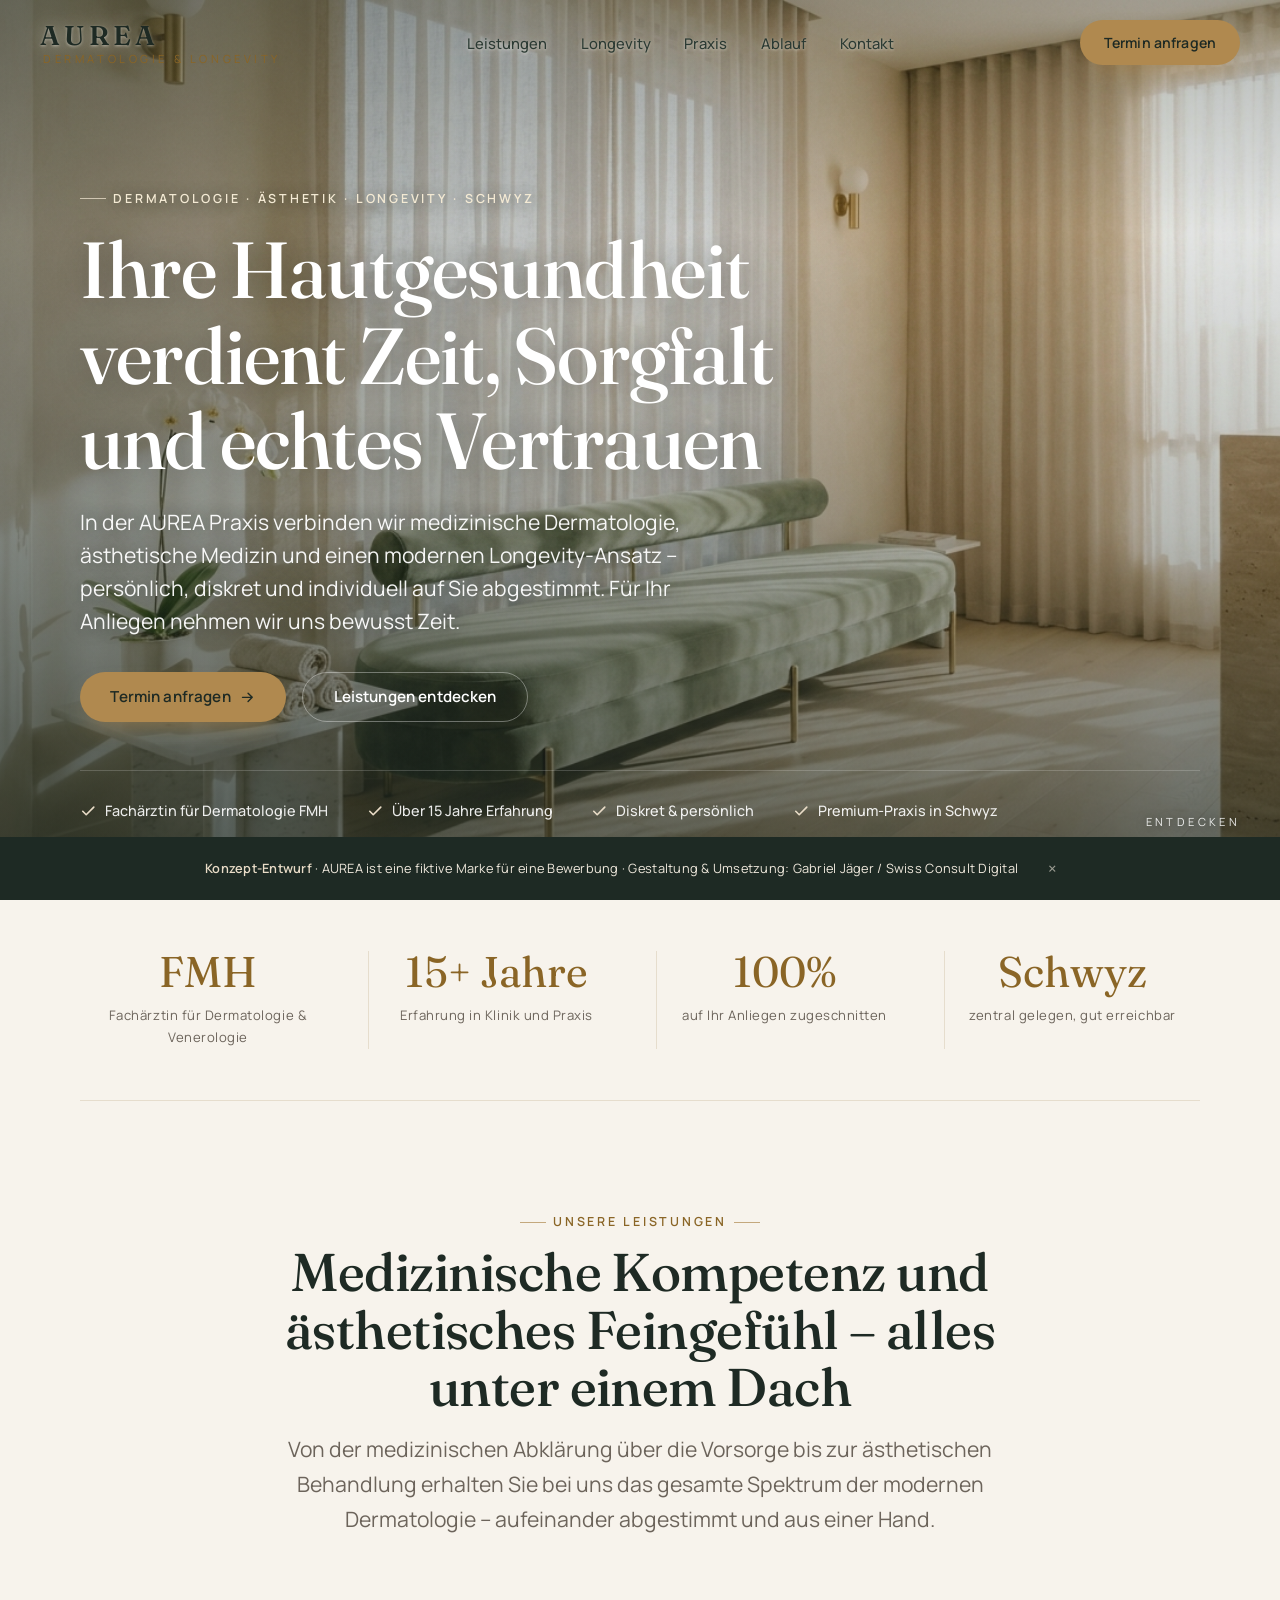
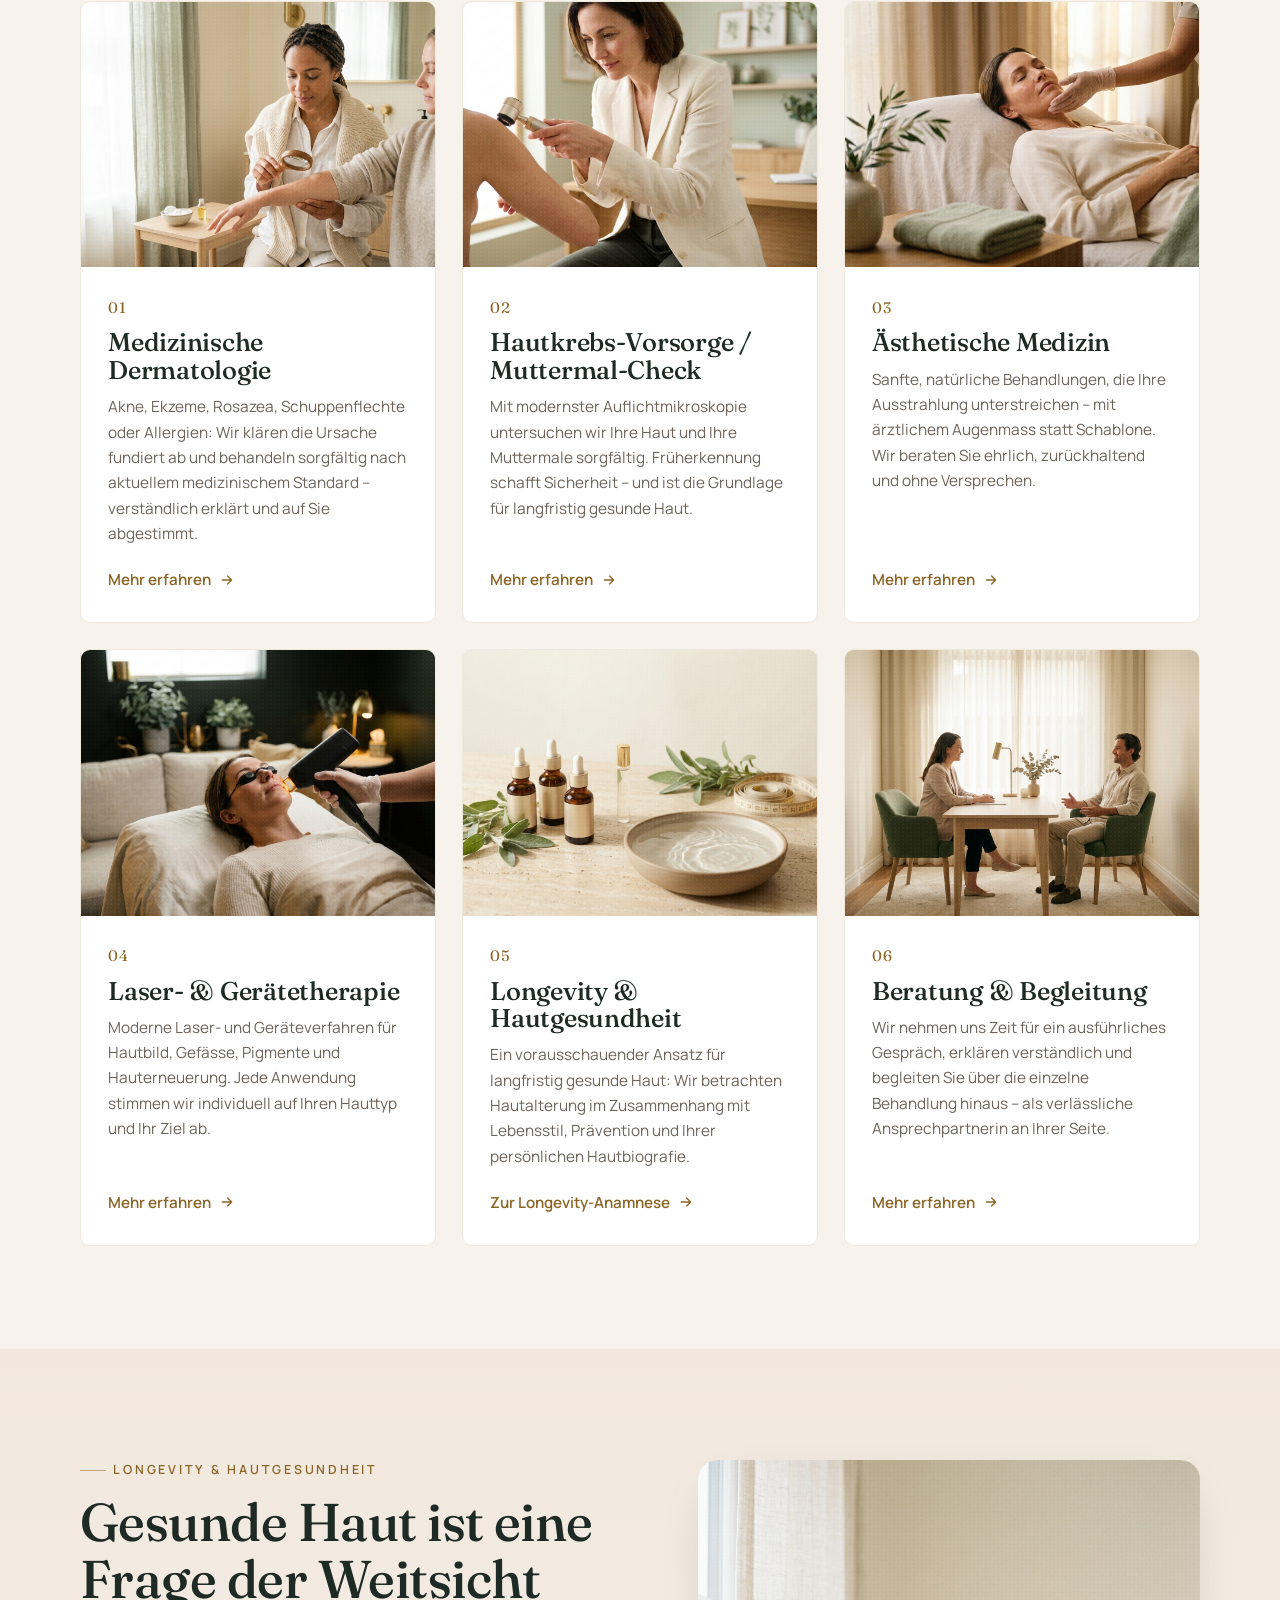
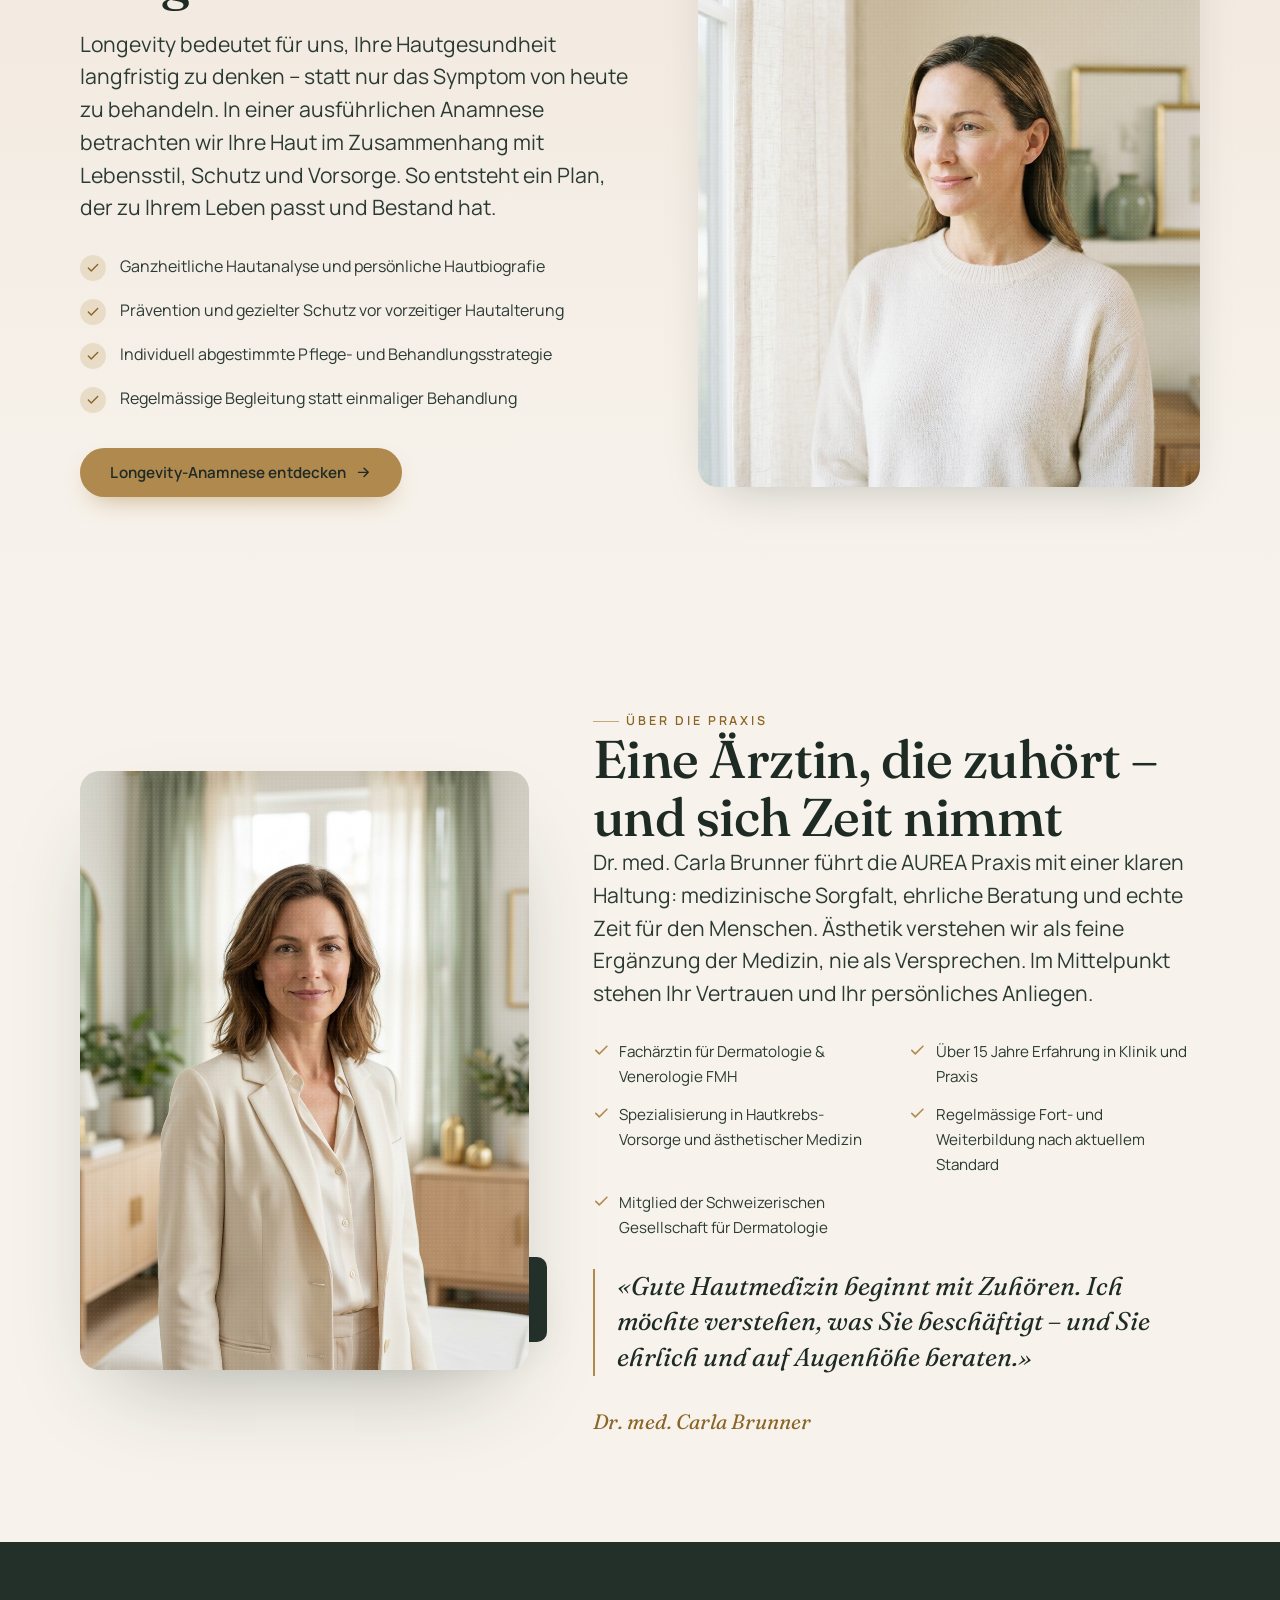
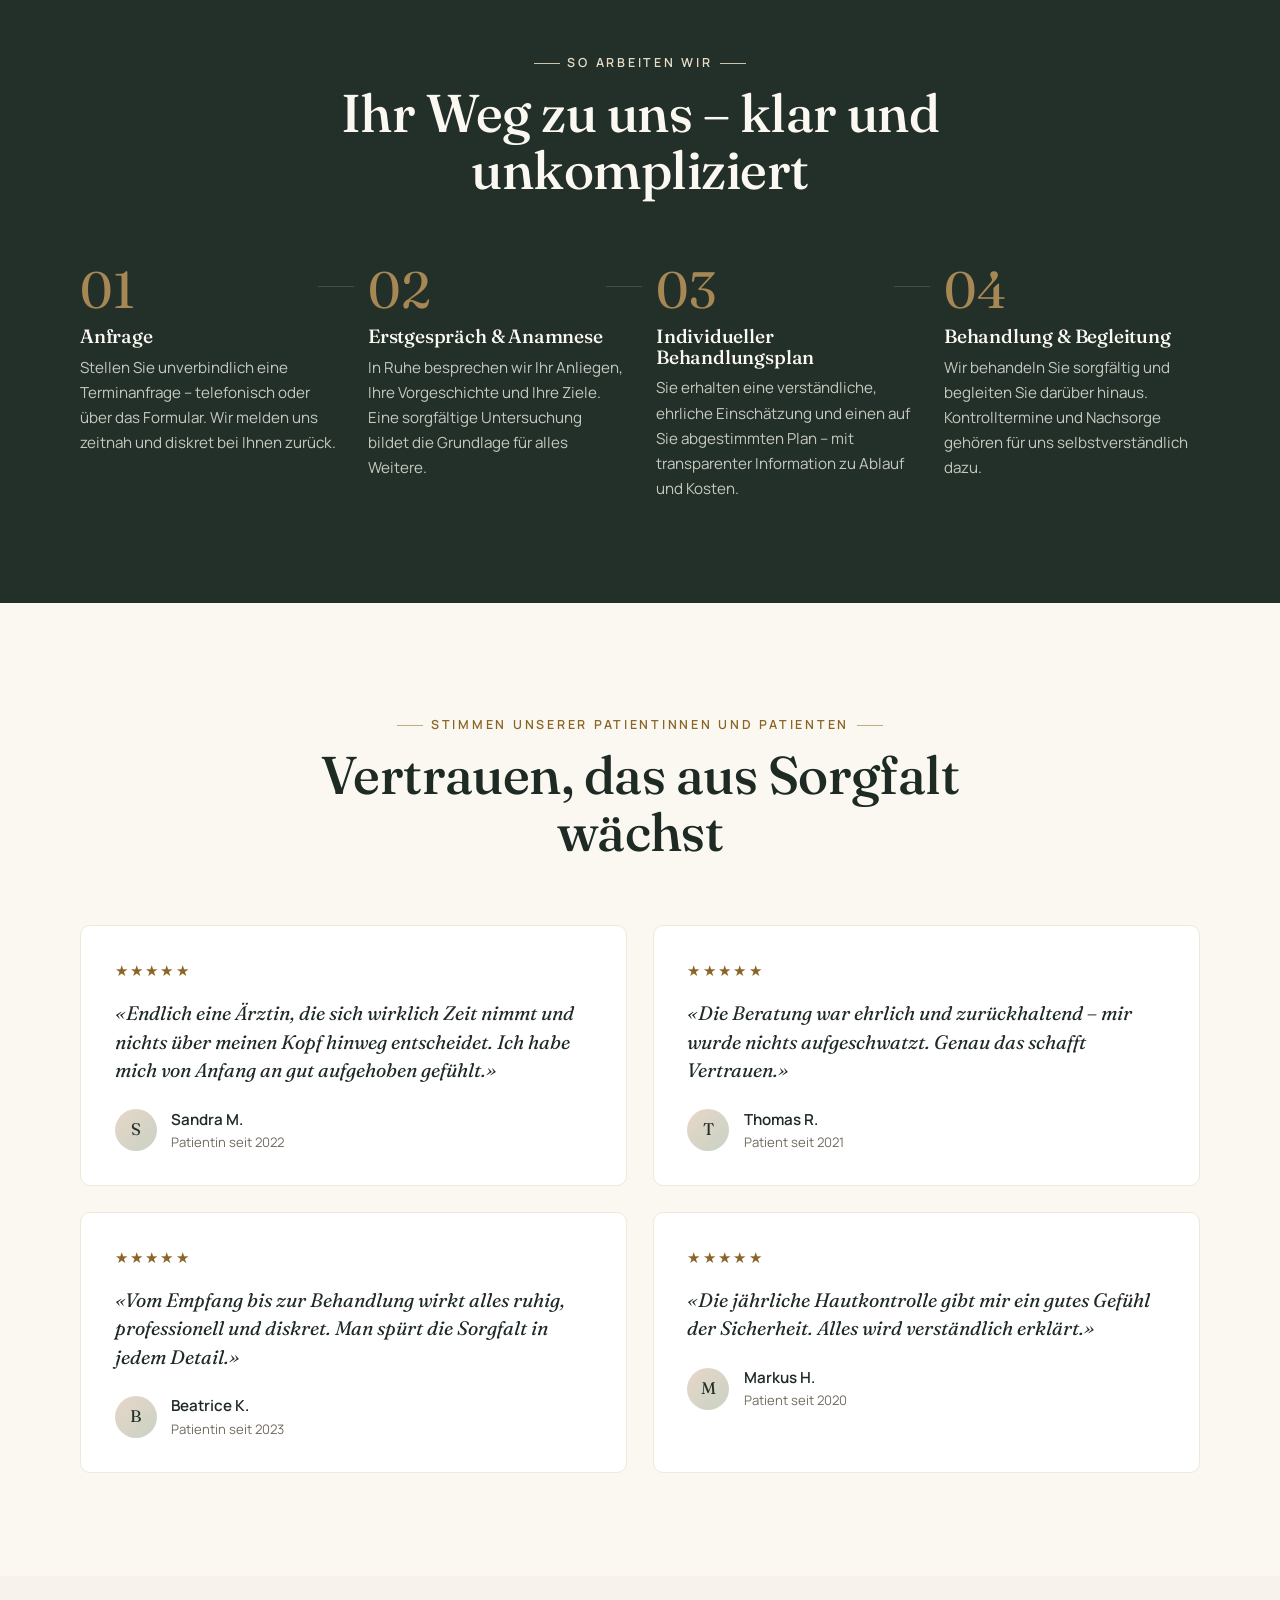
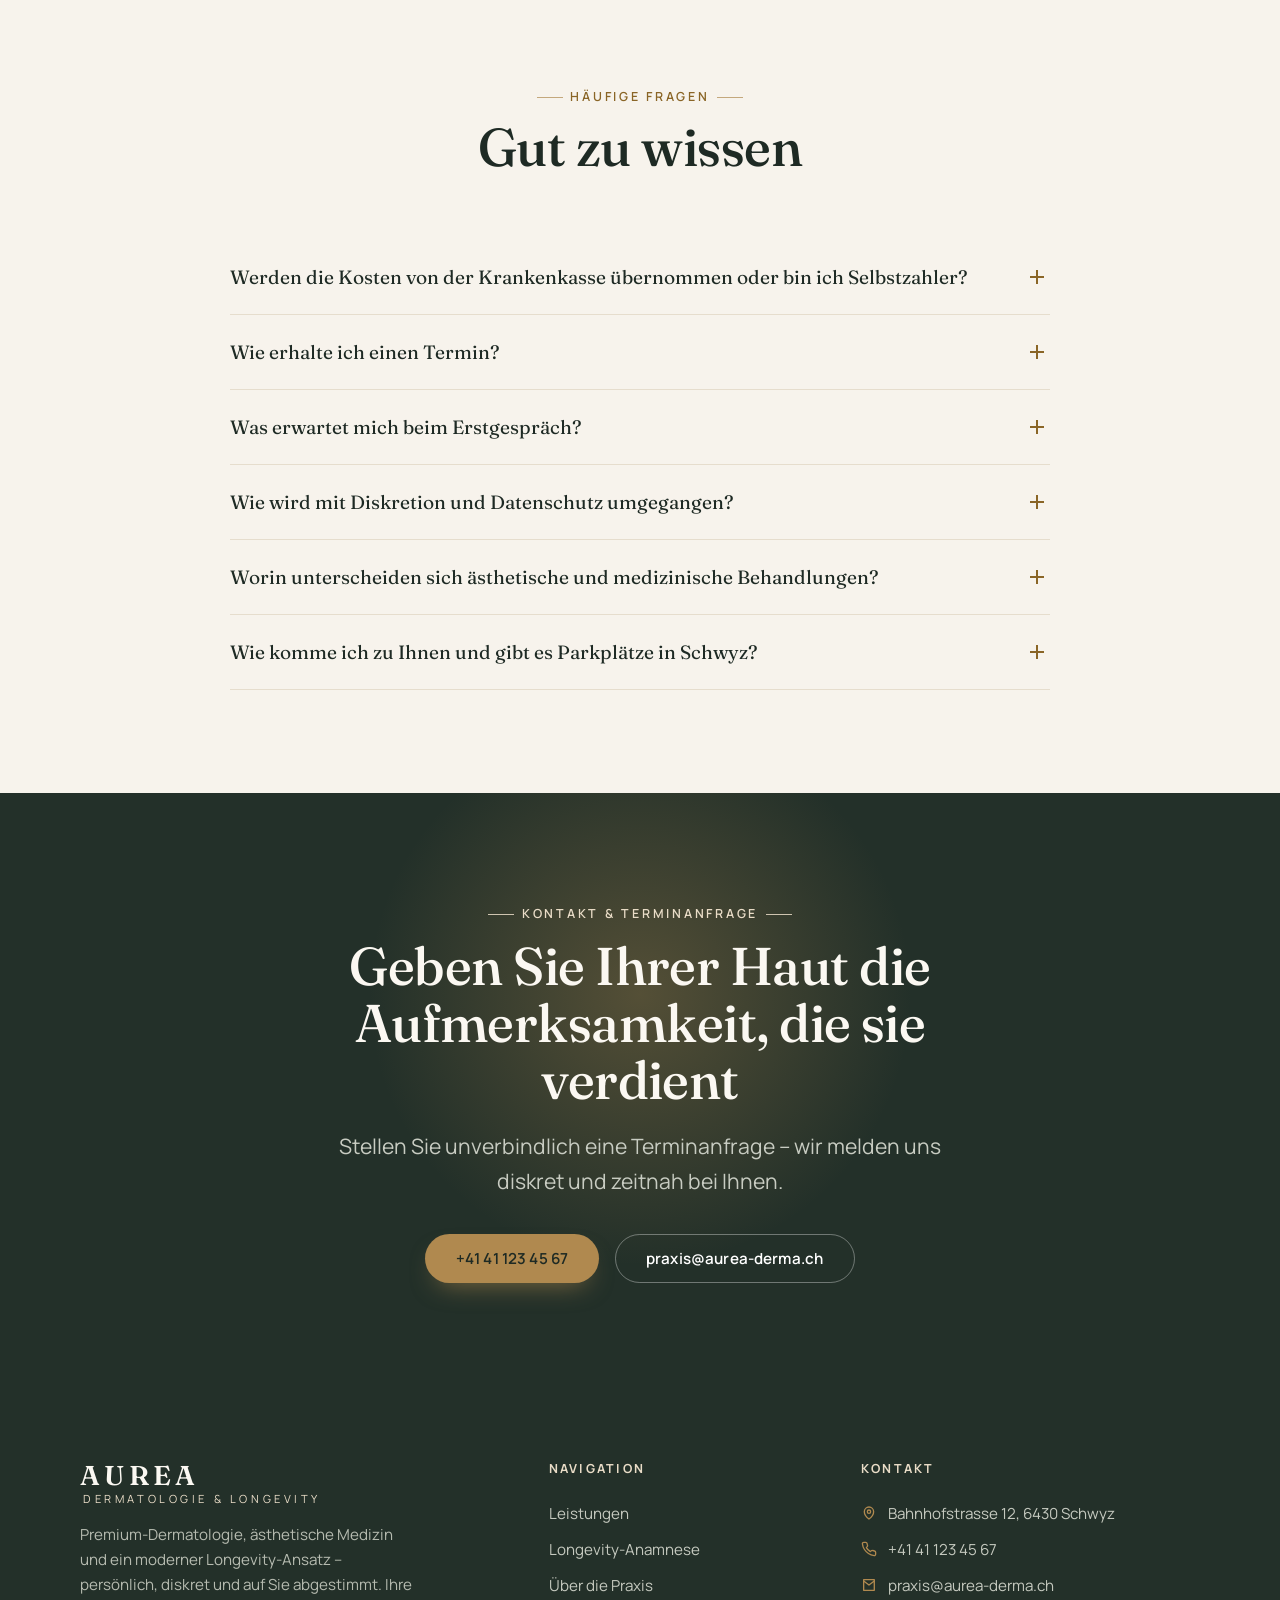
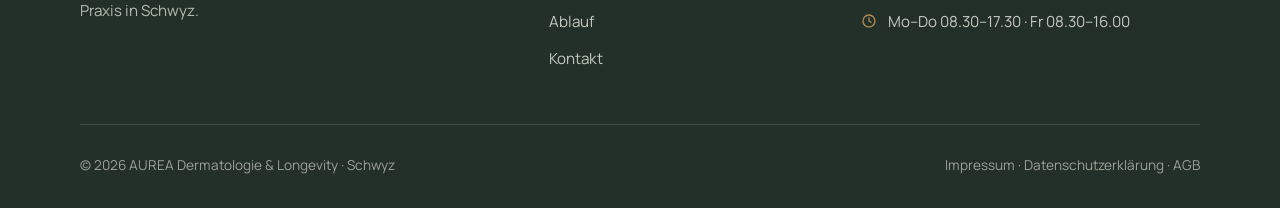
==== index.html @ 07c987ac "AUREA Bewerbungs-Mockup #3014281: Variante A/B, Docs, WP-Umsetzungsplan Premium-Dermatologie-Arbeits" ====
<!DOCTYPE html>
<html lang="de-CH">
<head>
<meta charset="UTF-8">
<meta name="viewport" content="width=device-width, initial-scale=1.0">
<title>AUREA — Dermatologie & Longevity · Dr. med. Carla Brunner, Schwyz</title>
<meta name="description" content="AUREA in Schwyz verbindet medizinische Dermatologie, ästhetische Medizin und einen modernen Longevity-Ansatz. Persönlich, diskret und auf Sie abgestimmt.">
<link rel="preconnect" href="https://fonts.googleapis.com">
<link rel="preconnect" href="https://fonts.gstatic.com" crossorigin>
<link href="https://fonts.googleapis.com/css2?family=Fraunces:opsz,wght@9..144,400;9..144,500;9..144,600&family=Manrope:wght@400;500;600;700&display=swap" rel="stylesheet">
<link rel="stylesheet" href="assets/style.css">
</head>
<body>

<!-- ============ NAV ============ -->
<header class="nav" id="nav">
  <a href="index.html" class="brand">
    <span class="mark">AUREA</span>
    <span class="sub">Dermatologie &amp; Longevity</span>
  </a>
  <nav class="nav-links" id="navlinks">
    <a href="#leistungen">Leistungen</a>
    <a href="longevity.html">Longevity</a>
    <a href="#ueber">Praxis</a>
    <a href="#ablauf">Ablauf</a>
    <a href="#kontakt">Kontakt</a>
  </nav>
  <div class="nav-right">
    <a href="#kontakt" class="btn btn-primary nav-cta">Termin anfragen</a>
    <button class="nav-toggle" id="navToggle" aria-label="Menü"><span></span><span></span><span></span></button>
  </div>
</header>

<!-- ============ HERO ============ -->
<section class="hero">
  <div class="hero-bg is-placeholder">
    <img src="assets/img/hero.jpg" alt="Lichtdurchflutete Premium-Praxis von AUREA in Schwyz" onerror="this.style.display='none'">
  </div>
  <div class="hero-inner">
    <span class="eyebrow reveal">Dermatologie · Ästhetik · Longevity · Schwyz</span>
    <h1 class="reveal d1">Ihre Hautgesundheit verdient Zeit, Sorgfalt und echtes Vertrauen</h1>
    <p class="lead reveal d2">In der AUREA Praxis verbinden wir medizinische Dermatologie, ästhetische Medizin und einen modernen Longevity-Ansatz – persönlich, diskret und individuell auf Sie abgestimmt. Für Ihr Anliegen nehmen wir uns bewusst Zeit.</p>
    <div class="hero-actions reveal d3">
      <a href="#kontakt" class="btn btn-primary">Termin anfragen
        <svg viewBox="0 0 24 24" fill="none" stroke="currentColor" stroke-width="2" stroke-linecap="round" stroke-linejoin="round"><path d="M5 12h14M13 6l6 6-6 6"/></svg></a>
      <a href="#leistungen" class="btn btn-outline-light">Leistungen entdecken</a>
    </div>
    <ul class="hero-trust reveal d4">
      <li><svg viewBox="0 0 24 24" fill="none" stroke="currentColor" stroke-width="2.4" stroke-linecap="round" stroke-linejoin="round"><path d="M20 6 9 17l-5-5"/></svg> Fachärztin für Dermatologie FMH</li>
      <li><svg viewBox="0 0 24 24" fill="none" stroke="currentColor" stroke-width="2.4" stroke-linecap="round" stroke-linejoin="round"><path d="M20 6 9 17l-5-5"/></svg> Über 15 Jahre Erfahrung</li>
      <li><svg viewBox="0 0 24 24" fill="none" stroke="currentColor" stroke-width="2.4" stroke-linecap="round" stroke-linejoin="round"><path d="M20 6 9 17l-5-5"/></svg> Diskret &amp; persönlich</li>
      <li><svg viewBox="0 0 24 24" fill="none" stroke="currentColor" stroke-width="2.4" stroke-linecap="round" stroke-linejoin="round"><path d="M20 6 9 17l-5-5"/></svg> Premium-Praxis in Schwyz</li>
    </ul>
  </div>
  <div class="hero-scroll"><span>Entdecken</span><span class="line"></span></div>
</section>

<!-- ============ STATS ============ -->
<div class="container">
  <div class="stats">
    <div class="stat reveal"><div class="v">FMH</div><div class="l">Fachärztin für Dermatologie &amp; Venerologie</div></div>
    <div class="stat reveal d1"><div class="v">15+ Jahre</div><div class="l">Erfahrung in Klinik und Praxis</div></div>
    <div class="stat reveal d2"><div class="v">100%</div><div class="l">auf Ihr Anliegen zugeschnitten</div></div>
    <div class="stat reveal d3"><div class="v">Schwyz</div><div class="l">zentral gelegen, gut erreichbar</div></div>
  </div>
</div>

<!-- ============ LEISTUNGEN ============ -->
<section class="section" id="leistungen">
  <div class="container">
    <div class="section-head center reveal">
      <span class="eyebrow center">Unsere Leistungen</span>
      <h2>Medizinische Kompetenz und ästhetisches Feingefühl – alles unter einem Dach</h2>
      <p>Von der medizinischen Abklärung über die Vorsorge bis zur ästhetischen Behandlung erhalten Sie bei uns das gesamte Spektrum der modernen Dermatologie – aufeinander abgestimmt und aus einer Hand.</p>
    </div>
    <div class="cards">

      <article class="card reveal">
        <div class="imgwrap grain"><img src="assets/img/leistung-medizin.jpg" alt="Medizinische Dermatologie" onerror="this.style.display='none'"></div>
        <div class="card-body">
          <span class="card-num">01</span>
          <h3>Medizinische Dermatologie</h3>
          <p>Akne, Ekzeme, Rosazea, Schuppenflechte oder Allergien: Wir klären die Ursache fundiert ab und behandeln sorgfältig nach aktuellem medizinischem Standard – verständlich erklärt und auf Sie abgestimmt.</p>
          <a href="#kontakt" class="link-arrow">Mehr erfahren <svg viewBox="0 0 24 24" fill="none" stroke="currentColor" stroke-width="2" stroke-linecap="round" stroke-linejoin="round"><path d="M5 12h14M13 6l6 6-6 6"/></svg></a>
        </div>
      </article>

      <article class="card reveal d1">
        <div class="imgwrap grain"><img src="assets/img/leistung-hautkrebs.jpg" alt="Hautkrebs-Vorsorge und Muttermal-Check" onerror="this.style.display='none'"></div>
        <div class="card-body">
          <span class="card-num">02</span>
          <h3>Hautkrebs-Vorsorge / Muttermal-Check</h3>
          <p>Mit modernster Auflichtmikroskopie untersuchen wir Ihre Haut und Ihre Muttermale sorgfältig. Früherkennung schafft Sicherheit – und ist die Grundlage für langfristig gesunde Haut.</p>
          <a href="#kontakt" class="link-arrow">Mehr erfahren <svg viewBox="0 0 24 24" fill="none" stroke="currentColor" stroke-width="2" stroke-linecap="round" stroke-linejoin="round"><path d="M5 12h14M13 6l6 6-6 6"/></svg></a>
        </div>
      </article>

      <article class="card reveal d2">
        <div class="imgwrap grain"><img src="assets/img/leistung-aesthetik.jpg" alt="Ästhetische Medizin" onerror="this.style.display='none'"></div>
        <div class="card-body">
          <span class="card-num">03</span>
          <h3>Ästhetische Medizin</h3>
          <p>Sanfte, natürliche Behandlungen, die Ihre Ausstrahlung unterstreichen – mit ärztlichem Augenmass statt Schablone. Wir beraten Sie ehrlich, zurückhaltend und ohne Versprechen.</p>
          <a href="#kontakt" class="link-arrow">Mehr erfahren <svg viewBox="0 0 24 24" fill="none" stroke="currentColor" stroke-width="2" stroke-linecap="round" stroke-linejoin="round"><path d="M5 12h14M13 6l6 6-6 6"/></svg></a>
        </div>
      </article>

      <article class="card reveal">
        <div class="imgwrap grain"><img src="assets/img/leistung-laser.jpg" alt="Laser- und Gerätetherapie" onerror="this.style.display='none'"></div>
        <div class="card-body">
          <span class="card-num">04</span>
          <h3>Laser- &amp; Gerätetherapie</h3>
          <p>Moderne Laser- und Geräteverfahren für Hautbild, Gefässe, Pigmente und Hauterneuerung. Jede Anwendung stimmen wir individuell auf Ihren Hauttyp und Ihr Ziel ab.</p>
          <a href="#kontakt" class="link-arrow">Mehr erfahren <svg viewBox="0 0 24 24" fill="none" stroke="currentColor" stroke-width="2" stroke-linecap="round" stroke-linejoin="round"><path d="M5 12h14M13 6l6 6-6 6"/></svg></a>
        </div>
      </article>

      <article class="card reveal d1">
        <div class="imgwrap grain"><img src="assets/img/leistung-longevity.jpg" alt="Longevity und Hautgesundheit" onerror="this.style.display='none'"></div>
        <div class="card-body">
          <span class="card-num">05</span>
          <h3>Longevity &amp; Hautgesundheit</h3>
          <p>Ein vorausschauender Ansatz für langfristig gesunde Haut: Wir betrachten Hautalterung im Zusammenhang mit Lebensstil, Prävention und Ihrer persönlichen Hautbiografie.</p>
          <a href="longevity.html" class="link-arrow">Zur Longevity-Anamnese <svg viewBox="0 0 24 24" fill="none" stroke="currentColor" stroke-width="2" stroke-linecap="round" stroke-linejoin="round"><path d="M5 12h14M13 6l6 6-6 6"/></svg></a>
        </div>
      </article>

      <article class="card reveal d2">
        <div class="imgwrap grain"><img src="assets/img/leistung-beratung.jpg" alt="Beratung und Begleitung" onerror="this.style.display='none'"></div>
        <div class="card-body">
          <span class="card-num">06</span>
          <h3>Beratung &amp; Begleitung</h3>
          <p>Wir nehmen uns Zeit für ein ausführliches Gespräch, erklären verständlich und begleiten Sie über die einzelne Behandlung hinaus – als verlässliche Ansprechpartnerin an Ihrer Seite.</p>
          <a href="#kontakt" class="link-arrow">Mehr erfahren <svg viewBox="0 0 24 24" fill="none" stroke="currentColor" stroke-width="2" stroke-linecap="round" stroke-linejoin="round"><path d="M5 12h14M13 6l6 6-6 6"/></svg></a>
        </div>
      </article>

    </div>
  </div>
</section>

<!-- ============ LONGEVITY TEASER ============ -->
<section class="section bg-blush">
  <div class="container">
    <div class="feature">
      <div class="feature-text reveal">
        <span class="eyebrow">Longevity &amp; Hautgesundheit</span>
        <h2>Gesunde Haut ist eine Frage der Weitsicht</h2>
        <p class="lead">Longevity bedeutet für uns, Ihre Hautgesundheit langfristig zu denken – statt nur das Symptom von heute zu behandeln. In einer ausführlichen Anamnese betrachten wir Ihre Haut im Zusammenhang mit Lebensstil, Schutz und Vorsorge. So entsteht ein Plan, der zu Ihrem Leben passt und Bestand hat.</p>
        <ul class="feature-list">
          <li><span class="ic"><svg viewBox="0 0 24 24" fill="none" stroke="currentColor" stroke-width="2.4" stroke-linecap="round" stroke-linejoin="round"><path d="M20 6 9 17l-5-5"/></svg></span>Ganzheitliche Hautanalyse und persönliche Hautbiografie</li>
          <li><span class="ic"><svg viewBox="0 0 24 24" fill="none" stroke="currentColor" stroke-width="2.4" stroke-linecap="round" stroke-linejoin="round"><path d="M20 6 9 17l-5-5"/></svg></span>Prävention und gezielter Schutz vor vorzeitiger Hautalterung</li>
          <li><span class="ic"><svg viewBox="0 0 24 24" fill="none" stroke="currentColor" stroke-width="2.4" stroke-linecap="round" stroke-linejoin="round"><path d="M20 6 9 17l-5-5"/></svg></span>Individuell abgestimmte Pflege- und Behandlungsstrategie</li>
          <li><span class="ic"><svg viewBox="0 0 24 24" fill="none" stroke="currentColor" stroke-width="2.4" stroke-linecap="round" stroke-linejoin="round"><path d="M20 6 9 17l-5-5"/></svg></span>Regelmässige Begleitung statt einmaliger Behandlung</li>
        </ul>
        <a href="longevity.html" class="btn btn-primary">Longevity-Anamnese entdecken
          <svg viewBox="0 0 24 24" fill="none" stroke="currentColor" stroke-width="2" stroke-linecap="round" stroke-linejoin="round"><path d="M5 12h14M13 6l6 6-6 6"/></svg></a>
      </div>
      <div class="imgwrap grain reveal d2"><img src="assets/img/longevity-teaser.jpg" alt="Longevity und Hautgesundheit bei AUREA" onerror="this.style.display='none'"></div>
    </div>
  </div>
</section>

<!-- ============ ÜBER / ÄRZTIN ============ -->
<section class="section" id="ueber">
  <div class="container">
    <div class="about">
      <div class="portrait reveal">
        <div class="imgwrap grain"><img src="assets/img/portrait.jpg" alt="Dr. med. Carla Brunner" onerror="this.style.display='none'"></div>
        <div class="badge"><div class="v">FMH</div><div class="l">Dermatologie &amp; Venerologie</div></div>
      </div>
      <div class="about-text reveal d1">
        <span class="eyebrow">Über die Praxis</span>
        <h2>Eine Ärztin, die zuhört – und sich Zeit nimmt</h2>
        <p class="lead">Dr. med. Carla Brunner führt die AUREA Praxis mit einer klaren Haltung: medizinische Sorgfalt, ehrliche Beratung und echte Zeit für den Menschen. Ästhetik verstehen wir als feine Ergänzung der Medizin, nie als Versprechen. Im Mittelpunkt stehen Ihr Vertrauen und Ihr persönliches Anliegen.</p>
        <ul class="creds">
          <li><svg viewBox="0 0 24 24" fill="none" stroke="currentColor" stroke-width="2.2" stroke-linecap="round" stroke-linejoin="round"><path d="M20 6 9 17l-5-5"/></svg> Fachärztin für Dermatologie &amp; Venerologie FMH</li>
          <li><svg viewBox="0 0 24 24" fill="none" stroke="currentColor" stroke-width="2.2" stroke-linecap="round" stroke-linejoin="round"><path d="M20 6 9 17l-5-5"/></svg> Über 15 Jahre Erfahrung in Klinik und Praxis</li>
          <li><svg viewBox="0 0 24 24" fill="none" stroke="currentColor" stroke-width="2.2" stroke-linecap="round" stroke-linejoin="round"><path d="M20 6 9 17l-5-5"/></svg> Spezialisierung in Hautkrebs-Vorsorge und ästhetischer Medizin</li>
          <li><svg viewBox="0 0 24 24" fill="none" stroke="currentColor" stroke-width="2.2" stroke-linecap="round" stroke-linejoin="round"><path d="M20 6 9 17l-5-5"/></svg> Regelmässige Fort- und Weiterbildung nach aktuellem Standard</li>
          <li><svg viewBox="0 0 24 24" fill="none" stroke="currentColor" stroke-width="2.2" stroke-linecap="round" stroke-linejoin="round"><path d="M20 6 9 17l-5-5"/></svg> Mitglied der Schweizerischen Gesellschaft für Dermatologie</li>
        </ul>
        <blockquote class="quote">«Gute Hautmedizin beginnt mit Zuhören. Ich möchte verstehen, was Sie beschäftigt – und Sie ehrlich und auf Augenhöhe beraten.»</blockquote>
        <div class="signature">Dr. med. Carla Brunner</div>
      </div>
    </div>
  </div>
</section>

<!-- ============ ABLAUF ============ -->
<section class="section bg-dark" id="ablauf">
  <div class="container">
    <div class="section-head center reveal" style="margin-inline:auto;">
      <span class="eyebrow center">So arbeiten wir</span>
      <h2>Ihr Weg zu uns – klar und unkompliziert</h2>
    </div>
    <div class="steps">
      <div class="step reveal"><span class="n">01</span><h3>Anfrage</h3><p>Stellen Sie unverbindlich eine Terminanfrage – telefonisch oder über das Formular. Wir melden uns zeitnah und diskret bei Ihnen zurück.</p></div>
      <div class="step reveal d1"><span class="n">02</span><h3>Erstgespräch &amp; Anamnese</h3><p>In Ruhe besprechen wir Ihr Anliegen, Ihre Vorgeschichte und Ihre Ziele. Eine sorgfältige Untersuchung bildet die Grundlage für alles Weitere.</p></div>
      <div class="step reveal d2"><span class="n">03</span><h3>Individueller Behandlungsplan</h3><p>Sie erhalten eine verständliche, ehrliche Einschätzung und einen auf Sie abgestimmten Plan – mit transparenter Information zu Ablauf und Kosten.</p></div>
      <div class="step reveal d3"><span class="n">04</span><h3>Behandlung &amp; Begleitung</h3><p>Wir behandeln Sie sorgfältig und begleiten Sie darüber hinaus. Kontrolltermine und Nachsorge gehören für uns selbstverständlich dazu.</p></div>
    </div>
  </div>
</section>

<!-- ============ TESTIMONIALS ============ -->
<section class="section bg-ivory2">
  <div class="container">
    <div class="section-head center reveal">
      <span class="eyebrow center">Stimmen unserer Patientinnen und Patienten</span>
      <h2>Vertrauen, das aus Sorgfalt wächst</h2>
    </div>
    <div class="tcards">
      <div class="tcard reveal">
        <div class="stars">★★★★★</div>
        <blockquote>«Endlich eine Ärztin, die sich wirklich Zeit nimmt und nichts über meinen Kopf hinweg entscheidet. Ich habe mich von Anfang an gut aufgehoben gefühlt.»</blockquote>
        <div class="who"><span class="av">S</span><div><div class="nm">Sandra M.</div><div class="dt">Patientin seit 2022</div></div></div>
      </div>
      <div class="tcard reveal d1">
        <div class="stars">★★★★★</div>
        <blockquote>«Die Beratung war ehrlich und zurückhaltend – mir wurde nichts aufgeschwatzt. Genau das schafft Vertrauen.»</blockquote>
        <div class="who"><span class="av">T</span><div><div class="nm">Thomas R.</div><div class="dt">Patient seit 2021</div></div></div>
      </div>
      <div class="tcard reveal">
        <div class="stars">★★★★★</div>
        <blockquote>«Vom Empfang bis zur Behandlung wirkt alles ruhig, professionell und diskret. Man spürt die Sorgfalt in jedem Detail.»</blockquote>
        <div class="who"><span class="av">B</span><div><div class="nm">Beatrice K.</div><div class="dt">Patientin seit 2023</div></div></div>
      </div>
      <div class="tcard reveal d1">
        <div class="stars">★★★★★</div>
        <blockquote>«Die jährliche Hautkontrolle gibt mir ein gutes Gefühl der Sicherheit. Alles wird verständlich erklärt.»</blockquote>
        <div class="who"><span class="av">M</span><div><div class="nm">Markus H.</div><div class="dt">Patient seit 2020</div></div></div>
      </div>
    </div>
  </div>
</section>

<!-- ============ FAQ ============ -->
<section class="section">
  <div class="container">
    <div class="section-head center reveal">
      <span class="eyebrow center">Häufige Fragen</span>
      <h2>Gut zu wissen</h2>
    </div>
    <div class="faq reveal">
      <div class="faq-item"><button class="faq-q">Werden die Kosten von der Krankenkasse übernommen oder bin ich Selbstzahler?<span class="pm"></span></button><div class="faq-a"><p>Medizinisch notwendige dermatologische Leistungen werden in der Regel über die Grundversicherung abgerechnet. Ästhetische und longevity-orientierte Behandlungen sind Selbstzahlerleistungen. Vor jeder Behandlung informieren wir Sie transparent über die zu erwartenden Kosten.</p></div></div>
      <div class="faq-item"><button class="faq-q">Wie erhalte ich einen Termin?<span class="pm"></span></button><div class="faq-a"><p>Am einfachsten stellen Sie eine Anfrage über das Kontaktformular oder telefonisch. Wir melden uns zeitnah zurück und finden gemeinsam einen passenden Termin. Für dringende medizinische Anliegen bemühen wir uns um eine rasche Lösung.</p></div></div>
      <div class="faq-item"><button class="faq-q">Was erwartet mich beim Erstgespräch?<span class="pm"></span></button><div class="faq-a"><p>Im Erstgespräch nehmen wir uns Zeit für Ihr Anliegen, Ihre Vorgeschichte und Ihre Ziele. Nach einer sorgfältigen Untersuchung besprechen wir gemeinsam die sinnvollen nächsten Schritte – ohne Druck und in Ruhe.</p></div></div>
      <div class="faq-item"><button class="faq-q">Wie wird mit Diskretion und Datenschutz umgegangen?<span class="pm"></span></button><div class="faq-a"><p>Diskretion ist für uns selbstverständlich. Ihre Daten behandeln wir vertraulich und nach den geltenden Schweizer Datenschutzbestimmungen. Gespräche und Behandlungen finden in geschütztem, ruhigem Rahmen statt.</p></div></div>
      <div class="faq-item"><button class="faq-q">Worin unterscheiden sich ästhetische und medizinische Behandlungen?<span class="pm"></span></button><div class="faq-a"><p>Medizinische Dermatologie behandelt Erkrankungen und Beschwerden der Haut. Ästhetische Medizin unterstreicht Ihre natürliche Ausstrahlung. Beides geht bei uns Hand in Hand – immer mit ärztlichem Augenmass und ohne Versprechen.</p></div></div>
      <div class="faq-item"><button class="faq-q">Wie komme ich zu Ihnen und gibt es Parkplätze in Schwyz?<span class="pm"></span></button><div class="faq-a"><p>Unsere Praxis liegt zentral an der Bahnhofstrasse 12 in 6430 Schwyz und ist mit öffentlichen Verkehrsmitteln gut erreichbar. In unmittelbarer Nähe stehen Parkmöglichkeiten zur Verfügung. Gerne nennen wir Ihnen die nächstgelegenen Parkplätze.</p></div></div>
    </div>
  </div>
</section>

<!-- ============ FINAL CTA ============ -->
<section class="section bg-dark ctaband" id="kontakt">
  <span class="glow"></span>
  <div class="container">
    <div class="reveal">
      <span class="eyebrow center">Kontakt &amp; Terminanfrage</span>
      <h2>Geben Sie Ihrer Haut die Aufmerksamkeit, die sie verdient</h2>
      <p>Stellen Sie unverbindlich eine Terminanfrage – wir melden uns diskret und zeitnah bei Ihnen.</p>
      <div class="hero-actions" style="justify-content:center;">
        <a href="tel:+41411234567" class="btn btn-primary">+41 41 123 45 67</a>
        <a href="mailto:praxis@aurea-derma.ch" class="btn btn-outline-light">praxis@aurea-derma.ch</a>
      </div>
    </div>
  </div>
</section>

<!-- ============ FOOTER ============ -->
<footer class="footer">
  <div class="container">
    <div class="footer-grid">
      <div>
        <div class="brand"><span class="mark">AUREA</span><span class="sub">Dermatologie &amp; Longevity</span></div>
        <p>Premium-Dermatologie, ästhetische Medizin und ein moderner Longevity-Ansatz – persönlich, diskret und auf Sie abgestimmt. Ihre Praxis in Schwyz.</p>
      </div>
      <div class="footer-col">
        <h4>Navigation</h4>
        <a href="#leistungen">Leistungen</a>
        <a href="longevity.html">Longevity-Anamnese</a>
        <a href="#ueber">Über die Praxis</a>
        <a href="#ablauf">Ablauf</a>
        <a href="#kontakt">Kontakt</a>
      </div>
      <div class="footer-col">
        <h4>Kontakt</h4>
        <div class="contact-line"><svg viewBox="0 0 24 24" fill="none" stroke="currentColor" stroke-width="2" stroke-linecap="round" stroke-linejoin="round"><path d="M12 21s-7-5.2-7-11a7 7 0 0 1 14 0c0 5.8-7 11-7 11Z"/><circle cx="12" cy="10" r="2.5"/></svg> Bahnhofstrasse 12, 6430 Schwyz</div>
        <div class="contact-line"><svg viewBox="0 0 24 24" fill="none" stroke="currentColor" stroke-width="2" stroke-linecap="round" stroke-linejoin="round"><path d="M22 16.9v3a2 2 0 0 1-2.2 2 19.8 19.8 0 0 1-8.6-3.1 19.5 19.5 0 0 1-6-6 19.8 19.8 0 0 1-3.1-8.7A2 2 0 0 1 4.1 2h3a2 2 0 0 1 2 1.7c.1.9.4 1.8.7 2.7a2 2 0 0 1-.5 2.1L8.1 9.9a16 16 0 0 0 6 6l1.4-1.2a2 2 0 0 1 2.1-.4c.9.3 1.8.6 2.7.7a2 2 0 0 1 1.7 2Z"/></svg> +41 41 123 45 67</div>
        <div class="contact-line"><svg viewBox="0 0 24 24" fill="none" stroke="currentColor" stroke-width="2" stroke-linecap="round" stroke-linejoin="round"><path d="M4 4h16v16H4z"/><path d="m4 6 8 6 8-6"/></svg> praxis@aurea-derma.ch</div>
        <div class="contact-line"><svg viewBox="0 0 24 24" fill="none" stroke="currentColor" stroke-width="2" stroke-linecap="round" stroke-linejoin="round"><circle cx="12" cy="12" r="9"/><path d="M12 7v5l3 2"/></svg> Mo–Do 08.30–17.30 · Fr 08.30–16.00</div>
      </div>
    </div>
    <div class="footer-bottom">
      <span>© 2026 AUREA Dermatologie &amp; Longevity · Schwyz</span>
      <span><a href="#">Impressum</a> · <a href="#">Datenschutzerklärung</a> · <a href="#">AGB</a></span>
    </div>
  </div>
</footer>

<!-- ============ CONCEPT MARKER ============ -->
<div class="concept-bar" id="conceptBar">
  <span><strong>Konzept-Entwurf</strong> · AUREA ist eine fiktive Marke für eine Bewerbung · Gestaltung &amp; Umsetzung: Gabriel Jäger / Swiss Consult Digital</span>
  <button onclick="document.getElementById('conceptBar').style.display='none'" aria-label="schliessen">×</button>
</div>

<script src="assets/app.js"></script>
</body>
</html>
---- assets/style.css ----
/* =========================================================================
   AUREA — Dermatologie & Longevity  ·  Konzept-Entwurf (Mockup)
   Design-System  ·  Gabriel Jäger / Swiss Consult Digital
   ========================================================================= */

/* ----------  Design Tokens  ---------- */
:root {
  /* Brand palette — warm ivory, deep forest-charcoal, champagne gold, blush */
  --ivory:        #F7F3EC;   /* page background */
  --ivory-2:      #FBF8F2;   /* alt surface */
  --paper:        #FFFFFF;
  --ink:          #1E2A24;   /* deep forest-charcoal (primary text / dark sections) */
  --ink-soft:     #2B3A33;
  --forest:       #233029;
  --muted:        #6C645B;   /* secondary text */
  --muted-2:      #736B5F;   /* de-emphasized meta text — AA on ivory */
  --gold:         #B0894F;   /* champagne gold — fills, icons, borders */
  --gold-hover:   #C49A5E;   /* lighter gold for button hover (keeps dark label high-contrast) */
  --gold-deep:    #8A6526;   /* gold TEXT on light backgrounds — WCAG AA */
  --gold-tint:    #E9DCC7;
  --blush:        #E7D7C8;
  --blush-tint:   #F1E7DD;
  --sage:         #C9D2C4;
  --line:         #E6DDCD;   /* hairlines */
  --line-soft:    #EFE8DC;

  /* Typography */
  --serif: 'Fraunces', 'Cormorant Garamond', Georgia, 'Times New Roman', serif;
  --sans:  'Manrope', -apple-system, BlinkMacSystemFont, 'Segoe UI', Roboto, sans-serif;

  /* Fluid type scale */
  --fs-eyebrow: 0.78rem;
  --fs-body:    1.05rem;
  --fs-lead:    clamp(1.12rem, 0.9rem + 0.7vw, 1.32rem);
  --fs-h3:      clamp(1.25rem, 1.05rem + 0.7vw, 1.6rem);
  --fs-h2:      clamp(2rem, 1.4rem + 2.4vw, 3.4rem);
  --fs-h1:      clamp(2.6rem, 1.6rem + 4.2vw, 5.2rem);
  --fs-display: clamp(3rem, 1.6rem + 6vw, 7rem);

  /* Spacing & layout */
  --container: 1200px;
  --container-narrow: 880px;
  --gut: clamp(1.25rem, 4vw, 2.5rem);
  --section-y: clamp(4.5rem, 8vw, 9rem);
  --radius: 4px;
  --radius-lg: 10px;
  --radius-xl: 20px;

  --shadow-sm: 0 2px 10px rgba(30, 42, 36, 0.05);
  --shadow:    0 18px 48px -22px rgba(30, 42, 36, 0.28);
  --shadow-lg: 0 40px 90px -40px rgba(30, 42, 36, 0.38);

  --ease: cubic-bezier(0.22, 1, 0.36, 1);
}

/* ----------  Reset  ---------- */
*, *::before, *::after { box-sizing: border-box; margin: 0; padding: 0; }
html { scroll-behavior: smooth; -webkit-text-size-adjust: 100%; }
body {
  font-family: var(--sans);
  font-size: var(--fs-body);
  line-height: 1.65;
  color: var(--ink);
  background: var(--ivory);
  font-weight: 400;
  -webkit-font-smoothing: antialiased;
  text-rendering: optimizeLegibility;
  overflow-x: hidden;
}
img { max-width: 100%; display: block; }
a { color: inherit; text-decoration: none; }
button { font-family: inherit; cursor: pointer; border: none; background: none; }
ul { list-style: none; }
::selection { background: var(--gold); color: #fff; }

/* Visible keyboard focus (WCAG 2.4.7) */
:focus-visible { outline: 2px solid var(--gold-deep); outline-offset: 3px; border-radius: 3px; }
.bg-dark :focus-visible, .hero :focus-visible, .ctaband :focus-visible, .subhero :focus-visible { outline-color: var(--gold-tint); }

/* ----------  Typography  ---------- */
h1, h2, h3, h4 { font-family: var(--serif); font-weight: 500; line-height: 1.08; letter-spacing: -0.01em; color: var(--ink); }
h1 { font-size: var(--fs-h1); }
h2 { font-size: var(--fs-h2); }
h3 { font-size: var(--fs-h3); font-weight: 500; }
p  { color: var(--muted); }
strong { color: var(--ink); font-weight: 600; }

.serif { font-family: var(--serif); }
.italic { font-style: italic; }

.eyebrow {
  display: inline-flex; align-items: center; gap: 0.6em;
  font-family: var(--sans);
  font-size: var(--fs-eyebrow);
  font-weight: 600;
  letter-spacing: 0.22em;
  text-transform: uppercase;
  color: var(--gold-deep);
}
.eyebrow::before {
  content: ""; width: 26px; height: 1px; background: var(--gold); opacity: 0.7;
}
.eyebrow.center::after {
  content: ""; width: 26px; height: 1px; background: var(--gold); opacity: 0.7;
}
.eyebrow.center { justify-content: center; }
.bg-dark .eyebrow { color: var(--gold-tint); }
.bg-dark .eyebrow::before, .bg-dark .eyebrow.center::after { background: var(--gold-tint); opacity: 0.85; }

.lead { font-size: var(--fs-lead); color: var(--ink-soft); line-height: 1.55; }

/* ----------  Layout  ---------- */
.container { width: 100%; max-width: var(--container); margin-inline: auto; padding-inline: var(--gut); }
.narrow { max-width: var(--container-narrow); }
.section { padding-block: var(--section-y); }
.section-head { max-width: 720px; margin-bottom: clamp(2.5rem, 5vw, 4rem); }
.section-head.center { margin-inline: auto; text-align: center; }
.section-head h2 { margin: 0.7rem 0 1rem; }
.section-head p { font-size: var(--fs-lead); color: var(--muted); }

.bg-ivory2 { background: var(--ivory-2); }
.bg-paper  { background: var(--paper); }
.bg-blush  { background: linear-gradient(180deg, var(--blush-tint), var(--ivory)); }
.bg-dark   { background: var(--forest); color: #EDEAE1; }
.bg-dark h1, .bg-dark h2, .bg-dark h3 { color: #FBF8F2; }
.bg-dark p { color: #C5C9BF; }

/* ----------  Buttons  ---------- */
.btn {
  display: inline-flex; align-items: center; justify-content: center; gap: 0.55em;
  font-family: var(--sans); font-weight: 600; font-size: 0.95rem; letter-spacing: 0.01em;
  padding: 1rem 1.9rem; border-radius: 100px;
  transition: transform 0.4s var(--ease), box-shadow 0.4s var(--ease), background 0.3s, color 0.3s;
  white-space: nowrap; line-height: 1;
}
.btn svg { width: 1.1em; height: 1.1em; }
.btn-primary { background: var(--gold); color: var(--ink); box-shadow: 0 12px 26px -12px rgba(176,137,79,0.7); }
.btn-primary:hover { background: var(--gold-hover); transform: translateY(-3px); box-shadow: 0 20px 34px -14px rgba(176,137,79,0.85); }
.btn-ghost { background: transparent; color: var(--ink); border: 1.5px solid var(--line); }
.btn-ghost:hover { border-color: var(--ink); transform: translateY(-3px); }
.btn-light { background: #fff; color: var(--ink); }
.btn-light:hover { transform: translateY(-3px); box-shadow: var(--shadow); }
.btn-outline-light { border: 1.5px solid rgba(255,255,255,0.35); color: #fff; }
.btn-outline-light:hover { border-color: #fff; background: rgba(255,255,255,0.08); transform: translateY(-3px); }
.btn-block { width: 100%; }

.link-arrow { display: inline-flex; align-items: center; gap: 0.5em; font-weight: 600; color: var(--gold-deep); font-size: 0.95rem; }
.link-arrow svg { width: 1.05em; transition: transform 0.35s var(--ease); }
.link-arrow:hover svg { transform: translateX(5px); }

/* ----------  Image placeholders (gradient fallback until Gemini images land)  ---------- */
.imgwrap { position: relative; overflow: hidden; background: linear-gradient(135deg, var(--blush-tint), var(--sage)); }
.imgwrap img { width: 100%; height: 100%; object-fit: cover; transition: transform 1.2s var(--ease); }
.imgwrap::after {
  /* tiny tag shown only over the placeholder gradient (hidden once an image covers it) */
  content: "Bild: Gemini"; position: absolute; left: 12px; bottom: 12px; z-index: 0;
  font-family: var(--sans); font-size: 0.62rem; letter-spacing: 0.18em; text-transform: uppercase;
  color: rgba(30,42,36,0.45); font-weight: 600;
}
.imgwrap img { position: relative; z-index: 1; }
.imgwrap.grain::before {
  content: ""; position: absolute; inset: 0; z-index: 2; pointer-events: none;
  background-image: radial-gradient(rgba(255,255,255,0.10) 1px, transparent 1px);
  background-size: 4px 4px; mix-blend-mode: soft-light;
}

/* ==========================================================================
   NAVBAR
   ========================================================================== */
.nav {
  position: fixed; top: 0; left: 0; right: 0; z-index: 100;
  display: flex; align-items: center; justify-content: space-between;
  padding: 1.25rem var(--gut);
  transition: background 0.45s var(--ease), padding 0.45s var(--ease), box-shadow 0.45s var(--ease), border-color 0.45s;
  border-bottom: 1px solid transparent;
}
.nav.scrolled {
  background: rgba(247,243,236,0.86); backdrop-filter: blur(14px) saturate(1.2);
  padding-block: 0.85rem; border-bottom-color: var(--line); box-shadow: var(--shadow-sm);
}
.nav:not(.scrolled) .brand .mark,
.nav:not(.scrolled) .nav-links a { text-shadow: 0 1px 20px rgba(247,243,236,0.6), 0 1px 3px rgba(247,243,236,0.5); }
.brand { display: flex; flex-direction: column; line-height: 1; }
.brand .mark { font-family: var(--serif); font-size: 1.7rem; font-weight: 600; letter-spacing: 0.16em; color: var(--ink); }
.brand .sub  { font-family: var(--sans); font-size: 0.7rem; letter-spacing: 0.32em; text-transform: uppercase; color: var(--gold-deep); margin-top: 4px; padding-left: 3px; }
.footer .brand .sub, .vnav .brand .sub { color: var(--gold-tint); }
.nav-links { display: flex; align-items: center; gap: 2.1rem; }
.nav-links a { font-size: 0.92rem; font-weight: 500; color: var(--ink-soft); position: relative; transition: color 0.3s; }
.nav-links a::after { content: ""; position: absolute; left: 0; bottom: -5px; height: 1.5px; width: 0; background: var(--gold); transition: width 0.35s var(--ease); }
.nav-links a:hover { color: var(--ink); }
.nav-links a:hover::after { width: 100%; }
.nav-right { display: flex; align-items: center; gap: 1.2rem; }
.nav-cta { padding: 0.98rem 1.5rem; font-size: 0.88rem; }
.nav-toggle { display: none; flex-direction: column; justify-content: center; align-items: center; gap: 5px; width: 44px; height: 44px; }
.nav-toggle span { width: 26px; height: 2px; background: var(--ink); border-radius: 2px; transition: 0.35s var(--ease); }

/* ==========================================================================
   HERO
   ========================================================================== */
.hero { position: relative; min-height: 100svh; display: flex; align-items: flex-end; padding-bottom: clamp(3rem,6vw,6rem); overflow: hidden; }
.hero-bg { position: absolute; inset: 0; z-index: 0; }
.hero-bg img { width: 100%; height: 100%; object-fit: cover; }
.hero-bg::after { content: ""; position: absolute; inset: 0; background:
  linear-gradient(180deg, rgba(30,42,36,0.34) 0%, rgba(30,42,36,0.12) 26%, rgba(30,42,36,0.30) 58%, rgba(30,42,36,0.70) 100%),
  linear-gradient(90deg, rgba(30,42,36,0.36) 0%, rgba(30,42,36,0.10) 46%, transparent 76%); }
.hero-bg.is-placeholder { background: linear-gradient(150deg, #E9DCC7 0%, #C9D2C4 45%, #233029 120%); }
.hero-inner { position: relative; z-index: 2; width: 100%; max-width: var(--container); margin-inline: auto; padding-inline: var(--gut); color: #fff; }
.hero .eyebrow { color: #F4EAD4; text-shadow: 0 1px 14px rgba(20,28,24,0.55); }
.hero .eyebrow::before { background: #F4EAD4; }
.hero h1 { color: #fff; max-width: 16ch; margin: 1.1rem 0 1.4rem; text-shadow: 0 2px 30px rgba(0,0,0,0.25); }
.hero .lead { color: rgba(255,255,255,0.94); max-width: 52ch; text-shadow: 0 1px 16px rgba(20,28,24,0.5); }
.hero-actions { display: flex; flex-wrap: wrap; gap: 1rem; margin-top: 2.2rem; }
.hero-trust { display: flex; flex-wrap: wrap; gap: 1.6rem 2.4rem; margin-top: 3rem; padding-top: 1.8rem; border-top: 1px solid rgba(255,255,255,0.18); }
.hero-trust li { display: flex; align-items: center; gap: 0.6em; font-size: 0.9rem; font-weight: 500; color: rgba(255,255,255,0.9); }
.hero-trust svg { width: 1.15em; color: var(--gold-tint); flex: none; }
.hero-scroll { position: absolute; bottom: 1.4rem; right: var(--gut); left: auto; transform: none; z-index: 2; font-size: 0.7rem; letter-spacing: 0.3em; text-transform: uppercase; color: rgba(255,255,255,0.88); text-shadow: 0 1px 10px rgba(20,28,24,0.5); display: flex; flex-direction: column; align-items: center; gap: 0.5rem; }
@media (max-width: 1100px) { .hero-scroll { display: none; } }
.hero-scroll .line { width: 1px; height: 38px; background: linear-gradient(rgba(255,255,255,0.7), transparent); animation: scrolldrop 2.4s var(--ease) infinite; }
@keyframes scrolldrop { 0% { transform: scaleY(0); transform-origin: top; } 45% { transform: scaleY(1); transform-origin: top; } 55% { transform: scaleY(1); transform-origin: bottom; } 100% { transform: scaleY(0); transform-origin: bottom; } }

/* ==========================================================================
   STATS BAR
   ========================================================================== */
.stats { display: grid; grid-template-columns: repeat(4, 1fr); gap: 2rem; padding-block: clamp(2.5rem,4vw,3.5rem); border-bottom: 1px solid var(--line); }
.stat { text-align: center; }
.stat .v { font-family: var(--serif); font-size: clamp(2rem, 1.4rem + 1.6vw, 3rem); color: var(--gold-deep); line-height: 1; }
.stat .l { font-size: 0.82rem; letter-spacing: 0.04em; color: var(--muted); margin-top: 0.7rem; }
.stat + .stat { border-left: 1px solid var(--line); }

/* ==========================================================================
   SERVICES
   ========================================================================== */
.cards { display: grid; grid-template-columns: repeat(3, 1fr); gap: clamp(1.2rem, 2vw, 1.8rem); }
.card {
  position: relative;
  background: var(--paper); border: 1px solid var(--line-soft); border-radius: var(--radius-lg); overflow: hidden;
  display: flex; flex-direction: column; transition: transform 0.5s var(--ease), box-shadow 0.5s var(--ease), border-color 0.5s;
}
.card:hover { transform: translateY(-7px); box-shadow: var(--shadow); border-color: var(--gold-tint); }
.card .imgwrap { aspect-ratio: 4 / 3; }
.card:hover .imgwrap img { transform: scale(1.06); }
.card-body { padding: 1.7rem 1.7rem 1.9rem; display: flex; flex-direction: column; flex: 1; }
.card-num { font-family: var(--serif); font-size: 0.95rem; color: var(--gold-deep); margin-bottom: 0.6rem; letter-spacing: 0.05em; }
.card h3 { margin-bottom: 0.6rem; }
.card p { font-size: 0.96rem; flex: 1; }
.card .link-arrow { margin-top: 1.3rem; }
.card .link-arrow::after { content: ""; position: absolute; inset: 0; z-index: 3; }

/* ==========================================================================
   LONGEVITY TEASER (split feature)
   ========================================================================== */
.feature { display: grid; grid-template-columns: 1.05fr 0.95fr; gap: clamp(2rem, 5vw, 5rem); align-items: center; }
.feature.flip { grid-template-columns: 0.95fr 1.05fr; }
.feature .imgwrap { aspect-ratio: 4 / 5; border-radius: var(--radius-xl); box-shadow: var(--shadow); }
.feature-text h2 { margin: 0.8rem 0 1.2rem; }
.feature-list { margin: 1.8rem 0 2.2rem; display: grid; gap: 1rem; }
.feature-list li { display: flex; gap: 0.9rem; align-items: flex-start; font-size: 1rem; color: var(--ink-soft); }
.feature-list .ic { flex: none; width: 26px; height: 26px; border-radius: 50%; background: var(--gold-tint); color: var(--gold-deep); display: grid; place-items: center; margin-top: 2px; }
.feature-list .ic svg { width: 14px; }

/* ==========================================================================
   ABOUT / DOCTOR
   ========================================================================== */
.about { display: grid; grid-template-columns: 0.85fr 1.15fr; gap: clamp(2rem,5vw,4.5rem); align-items: center; }
.about .portrait { position: relative; }
.about .portrait .imgwrap { aspect-ratio: 3 / 4; border-radius: var(--radius-xl); box-shadow: var(--shadow-lg); }
.about .badge { position: absolute; right: -18px; bottom: 28px; background: var(--forest); color: #F4EFE4; padding: 1.1rem 1.4rem; border-radius: var(--radius-lg); box-shadow: var(--shadow); text-align: center; }
.about .badge .v { font-family: var(--serif); font-size: 1.5rem; color: var(--gold-tint); line-height: 1; }
.about .badge .l { font-size: 0.72rem; letter-spacing: 0.14em; text-transform: uppercase; margin-top: 0.4rem; color: #D4D8CE; }
.creds { display: grid; grid-template-columns: 1fr 1fr; gap: 0.8rem 1.6rem; margin: 1.8rem 0; }
.creds li { display: flex; gap: 0.6rem; align-items: flex-start; font-size: 0.95rem; color: var(--ink-soft); }
.creds svg { width: 1.1em; color: var(--gold); flex: none; margin-top: 3px; }
.quote { font-family: var(--serif); font-size: var(--fs-h3); font-style: italic; line-height: 1.4; color: var(--ink); border-left: 2px solid var(--gold); padding-left: 1.4rem; margin: 1.8rem 0; }
.signature { font-family: var(--serif); font-size: 1.3rem; font-style: italic; color: var(--gold-deep); }

/* ==========================================================================
   PROCESS / ABLAUF
   ========================================================================== */
.steps { display: grid; grid-template-columns: repeat(4, 1fr); gap: clamp(1.2rem, 2.5vw, 2.2rem); counter-reset: step; }
.step { position: relative; }
.step .n { font-family: var(--serif); font-size: 3.2rem; color: var(--gold-tint); line-height: 1; display: block; margin-bottom: 0.7rem; }
.step h3 { font-size: 1.2rem; margin-bottom: 0.5rem; }
.step p { font-size: 0.95rem; }
.step:not(:last-child)::after { content: ""; position: absolute; top: 1.4rem; right: -1.1rem; width: 2.2rem; height: 1px; background: var(--line); }
.bg-dark .step .n { color: rgba(190,150,90,0.85); }
.bg-dark .step:not(:last-child)::after { background: rgba(255,255,255,0.15); }

/* ==========================================================================
   TESTIMONIALS
   ========================================================================== */
.tcards { display: grid; grid-template-columns: repeat(2, 1fr); gap: clamp(1.2rem,2vw,1.8rem); }
.tcard { background: var(--paper); border: 1px solid var(--line-soft); border-radius: var(--radius-lg); padding: 2rem 2.1rem; }
.tcard .stars { color: var(--gold-deep); letter-spacing: 0.15em; font-size: 0.95rem; margin-bottom: 1rem; }
.tcard blockquote { font-family: var(--serif); font-size: 1.22rem; font-style: italic; line-height: 1.45; color: var(--ink); margin-bottom: 1.4rem; }
.tcard .who { display: flex; align-items: center; gap: 0.9rem; }
.tcard .av { width: 42px; height: 42px; border-radius: 50%; background: linear-gradient(135deg, var(--blush), var(--sage)); display: grid; place-items: center; font-family: var(--serif); color: var(--forest); font-size: 1.05rem; }
.tcard .who .nm { font-weight: 600; font-size: 0.95rem; color: var(--ink); }
.tcard .who .dt { font-size: 0.82rem; color: var(--muted-2); }

/* ==========================================================================
   FAQ (accordion)
   ========================================================================== */
.faq { max-width: 820px; margin-inline: auto; }
.faq-item { border-bottom: 1px solid var(--line); }
.faq-q { width: 100%; display: flex; justify-content: space-between; align-items: center; gap: 1.5rem; text-align: left; padding: 1.5rem 0; font-family: var(--serif); font-size: 1.2rem; color: var(--ink); }
.faq-q .pm { flex: none; width: 26px; height: 26px; position: relative; }
.faq-q .pm::before, .faq-q .pm::after { content: ""; position: absolute; top: 50%; left: 50%; transform: translate(-50%,-50%); background: var(--gold-deep); }
.faq-q .pm::before { width: 14px; height: 2px; }
.faq-q .pm::after { width: 2px; height: 14px; transition: transform 0.4s var(--ease); }
.faq-item.open .pm::after { transform: translate(-50%,-50%) scaleY(0); }
.faq-a { overflow: hidden; max-height: 0; transition: max-height 0.45s var(--ease); }
.faq-a p { padding-bottom: 1.5rem; color: var(--muted); font-size: 0.98rem; max-width: 68ch; }

/* ==========================================================================
   CTA BAND
   ========================================================================== */
.ctaband { position: relative; overflow: hidden; text-align: center; }
.ctaband .container { position: relative; z-index: 2; }
.ctaband h2 { color: #FBF8F2; max-width: 18ch; margin: 0.8rem auto 1.2rem; }
.ctaband p { color: #C8CCC2; max-width: 50ch; margin: 0 auto 2.2rem; font-size: var(--fs-lead); }
.ctaband .glow { position: absolute; width: 50vw; height: 50vw; border-radius: 50%; background: radial-gradient(circle, rgba(176,137,79,0.35), transparent 60%); top: -20%; left: 50%; transform: translateX(-50%); z-index: 0; }

/* ==========================================================================
   FOOTER
   ========================================================================== */
.footer { background: var(--forest); color: #C5C9BF; padding-block: clamp(3.5rem,6vw,5rem) 2rem; }
.footer-grid { display: grid; grid-template-columns: 1.6fr 1fr 1.3fr; gap: clamp(2rem,4vw,4rem); padding-bottom: 3rem; border-bottom: 1px solid rgba(255,255,255,0.12); }
.footer .brand .mark { color: #FBF8F2; }
.footer p { color: #B6BBB0; font-size: 0.95rem; margin-top: 1.1rem; max-width: 38ch; }
.footer h4 { font-family: var(--sans); font-size: 0.78rem; letter-spacing: 0.18em; text-transform: uppercase; color: var(--gold-tint); margin-bottom: 1.2rem; font-weight: 700; }
.footer-col a, .footer-col li { display: block; font-size: 0.95rem; color: #C5C9BF; padding: 0.35rem 0; transition: color 0.3s; }
.footer-col a:hover { color: #fff; }
.footer .contact-line { display: flex; gap: 0.7rem; align-items: flex-start; font-size: 0.95rem; padding: 0.35rem 0; }
.footer .contact-line svg { width: 1.05em; color: var(--gold); flex: none; margin-top: 4px; }
.footer-bottom { display: flex; justify-content: space-between; flex-wrap: wrap; gap: 1rem; padding-top: 1.8rem; font-size: 0.85rem; color: #9CA298; }
.footer-bottom a { color: #9CA298; }
.footer-bottom a:hover { color: #fff; }

/* ==========================================================================
   CONCEPT / DRAFT BANNER
   ========================================================================== */
.concept-bar {
  position: fixed; bottom: 0; left: 0; right: 0; z-index: 200;
  background: var(--ink); color: #EFE8DC; font-size: 0.8rem; letter-spacing: 0.02em;
  display: flex; align-items: center; justify-content: center; gap: 0.8rem; flex-wrap: wrap;
  padding: 0.6rem 1rem; text-align: center;
}
.concept-bar strong { color: var(--gold-tint); }
.concept-bar button { color: #EFE8DC; opacity: 0.6; font-size: 1.1rem; line-height: 1; padding: 0.5rem 0.9rem; min-height: 44px; min-width: 44px; }
.concept-bar button:hover { opacity: 1; }

/* ==========================================================================
   SCROLL REVEAL
   ========================================================================== */
.reveal { opacity: 0; transform: translateY(28px); transition: opacity 0.9s var(--ease), transform 0.9s var(--ease); }
.reveal.in { opacity: 1; transform: none; }
.reveal.d1 { transition-delay: 0.08s; }
.reveal.d2 { transition-delay: 0.16s; }
.reveal.d3 { transition-delay: 0.24s; }
.reveal.d4 { transition-delay: 0.32s; }
@media (prefers-reduced-motion: reduce) { .reveal { opacity: 1; transform: none; } .hero-scroll .line { animation: none; } * { scroll-behavior: auto; } }

/* ==========================================================================
   LONGEVITY PAGE — pillars, measures, multi-step form
   ========================================================================== */
.subhero { padding-top: clamp(8rem, 14vh, 11rem); padding-bottom: clamp(3rem,6vw,5rem); position: relative; overflow: hidden; }
.subhero .imgwrap { position: absolute; inset: 0; z-index: 0; }
.subhero .imgwrap::after { content: ""; }
.subhero-overlay { position: absolute; inset: 0; background: linear-gradient(90deg, rgba(247,243,236,0.94) 0%, rgba(247,243,236,0.86) 42%, rgba(247,243,236,0.45) 100%); z-index: 1; }
.subhero .container { position: relative; z-index: 2; }
.subhero h1 { max-width: 18ch; margin: 1rem 0 1.3rem; }
.subhero .lead { max-width: 56ch; color: var(--muted); }
.breadcrumb { font-size: 0.82rem; color: var(--muted-2); margin-bottom: 0.5rem; }
.breadcrumb a:hover { color: var(--gold-deep); }

.pillars { display: grid; grid-template-columns: repeat(4, 1fr); gap: clamp(1rem,2vw,1.6rem); }
.pillar { background: var(--paper); border: 1px solid var(--line-soft); border-radius: var(--radius-lg); padding: 1.8rem 1.6rem; transition: transform 0.5s var(--ease), box-shadow 0.5s var(--ease); }
.pillar:hover { transform: translateY(-6px); box-shadow: var(--shadow); }
.pillar .ic { width: 50px; height: 50px; border-radius: 14px; background: linear-gradient(135deg, var(--gold-tint), var(--blush)); display: grid; place-items: center; color: var(--gold-deep); margin-bottom: 1.2rem; }
.pillar .ic svg { width: 24px; }
.pillar h3 { font-size: 1.2rem; margin-bottom: 0.5rem; }
.pillar p { font-size: 0.93rem; }

.measures { display: grid; grid-template-columns: repeat(2, 1fr); gap: 1.4rem 3rem; }
.measure { display: flex; gap: 1.1rem; padding: 1.2rem 0; border-bottom: 1px solid var(--line); }
.measure .mn { font-family: var(--serif); font-size: 1.3rem; color: var(--gold-deep); flex: none; }
.measure h3 { font-size: 1.1rem; margin-bottom: 0.3rem; }
.measure p { font-size: 0.93rem; }

/* Multi-step form */
.formwrap { max-width: 760px; margin-inline: auto; background: var(--paper); border: 1px solid var(--line); border-radius: var(--radius-xl); box-shadow: var(--shadow-lg); overflow: hidden; }
.form-head { padding: 2.2rem 2.4rem 1.6rem; border-bottom: 1px solid var(--line-soft); }
.form-head h3 { font-size: 1.5rem; margin-bottom: 0.5rem; }
.form-head p { font-size: 0.95rem; }
.progress { display: flex; gap: 0.5rem; margin-top: 1.4rem; }
.progress .dot { flex: 1; height: 4px; border-radius: 4px; background: var(--line); transition: background 0.4s; }
.progress .dot.active { background: var(--gold); }
.form-body { padding: 2.2rem 2.4rem; }
.fstep { display: none; animation: fade 0.5s var(--ease); }
.fstep.active { display: block; }
@keyframes fade { from { opacity: 0; transform: translateY(10px); } to { opacity: 1; transform: none; } }
.fstep .step-label { font-size: 0.78rem; letter-spacing: 0.18em; text-transform: uppercase; color: var(--gold-deep); font-weight: 600; margin-bottom: 0.4rem; }
.fstep h4 { font-family: var(--serif); font-size: 1.4rem; margin-bottom: 1.6rem; font-weight: 500; }
.field { margin-bottom: 1.3rem; }
.field label { display: block; font-size: 0.88rem; font-weight: 600; color: var(--ink-soft); margin-bottom: 0.5rem; }
.field input, .field textarea, .field select {
  width: 100%; padding: 0.9rem 1.1rem; border: 1.5px solid var(--line); border-radius: 8px;
  font-family: var(--sans); font-size: 0.98rem; color: var(--ink); background: var(--ivory-2); transition: border-color 0.3s, box-shadow 0.3s;
}
.field input:focus, .field textarea:focus, .field select:focus { outline: none; border-color: var(--gold); box-shadow: 0 0 0 4px rgba(176,137,79,0.12); background: #fff; }
.field textarea { min-height: 110px; resize: vertical; }
.field-row { display: grid; grid-template-columns: 1fr 1fr; gap: 1.1rem; }
.choices { display: flex; flex-wrap: wrap; gap: 0.7rem; }
.choice { display: inline-flex; align-items: center; gap: 0.5rem; padding: 0.82rem 1.2rem; min-height: 44px; border: 1.5px solid var(--line); border-radius: 100px; font-size: 0.92rem; cursor: pointer; transition: all 0.3s; color: var(--ink-soft); }
.choice:hover { border-color: var(--gold); }
.choice input { accent-color: var(--gold); }
.choice:has(input:checked) { border-color: var(--gold); background: var(--gold-tint); color: var(--ink); font-weight: 600; }
.consent { display: flex; gap: 0.8rem; align-items: flex-start; background: var(--ivory-2); padding: 1.1rem 1.2rem; border-radius: 10px; font-size: 0.88rem; color: var(--muted); }
.consent input { margin-top: 4px; accent-color: var(--gold); width: 18px; height: 18px; flex: none; }
.form-nav { display: flex; justify-content: space-between; gap: 1rem; padding: 1.6rem 2.4rem 2.2rem; border-top: 1px solid var(--line-soft); }
.form-done { text-align: center; padding: 1rem 0; }
.form-done .check { width: 64px; height: 64px; border-radius: 50%; background: var(--gold-tint); color: var(--gold-deep); display: grid; place-items: center; margin: 0 auto 1.4rem; }
.form-done .check svg { width: 30px; }

/* ==========================================================================
   RESPONSIVE
   ========================================================================== */
@media (max-width: 1024px) {
  .cards { grid-template-columns: repeat(2, 1fr); }
  .steps { grid-template-columns: repeat(2, 1fr); row-gap: 2.5rem; }
  .step:nth-child(2)::after { display: none; }
  .pillars { grid-template-columns: repeat(2, 1fr); }
  .about { grid-template-columns: 1fr; gap: 3rem; }
  .about .portrait { max-width: 420px; }
}
@media (max-width: 860px) {
  .nav-links, .nav-right .nav-cta { display: none; }
  .nav-toggle { display: flex; }
  .nav.open .nav-links {
    display: flex; flex-direction: column; position: fixed; inset: 0; background: var(--ivory);
    align-items: center; justify-content: center; gap: 2rem; font-size: 1.4rem; z-index: 99;
  }
  .nav.open .nav-links a { font-family: var(--serif); }
  .nav.open .nav-toggle span:nth-child(1) { transform: translateY(7px) rotate(45deg); }
  .nav.open .nav-toggle span:nth-child(2) { opacity: 0; }
  .nav.open .nav-toggle span:nth-child(3) { transform: translateY(-7px) rotate(-45deg); }
  .hero { align-items: flex-start; padding-top: calc(5rem + env(safe-area-inset-top, 0px)); padding-bottom: 3rem; }
  .footer-grid { grid-template-columns: 1fr 1fr; }
  .footer-grid > :first-child { grid-column: 1 / -1; }
  .subhero-overlay { background: linear-gradient(180deg, rgba(247,243,236,0.86), rgba(247,243,236,0.93)); }
  .feature, .feature.flip { grid-template-columns: 1fr; gap: 2.5rem; }
  .feature .imgwrap { aspect-ratio: 16 / 11; max-height: 440px; }
  .feature.flip .imgwrap { order: -1; }
  .stats { grid-template-columns: repeat(2, 1fr); gap: 2rem 1rem; }
  .stat:nth-child(3) { border-left: none; }
  .stat:nth-child(odd) { border-left: none; }
  .tcards { grid-template-columns: 1fr; }
  .creds { grid-template-columns: 1fr; }
  .measures { grid-template-columns: 1fr; gap: 0; }
}
@media (max-width: 560px) {
  .cards { grid-template-columns: 1fr; }
  .pillars { grid-template-columns: 1fr; }
  .steps { grid-template-columns: 1fr; }
  .step::after { display: none !important; }
  .field-row { grid-template-columns: 1fr; }
  .footer-grid { grid-template-columns: 1fr; gap: 2rem; }
  .hero .eyebrow { display: none; }
  .hero-actions .btn { flex: 1; }
  .about .badge { right: 8px; }
  .form-head, .form-body, .form-nav { padding-inline: 1.4rem; }
}
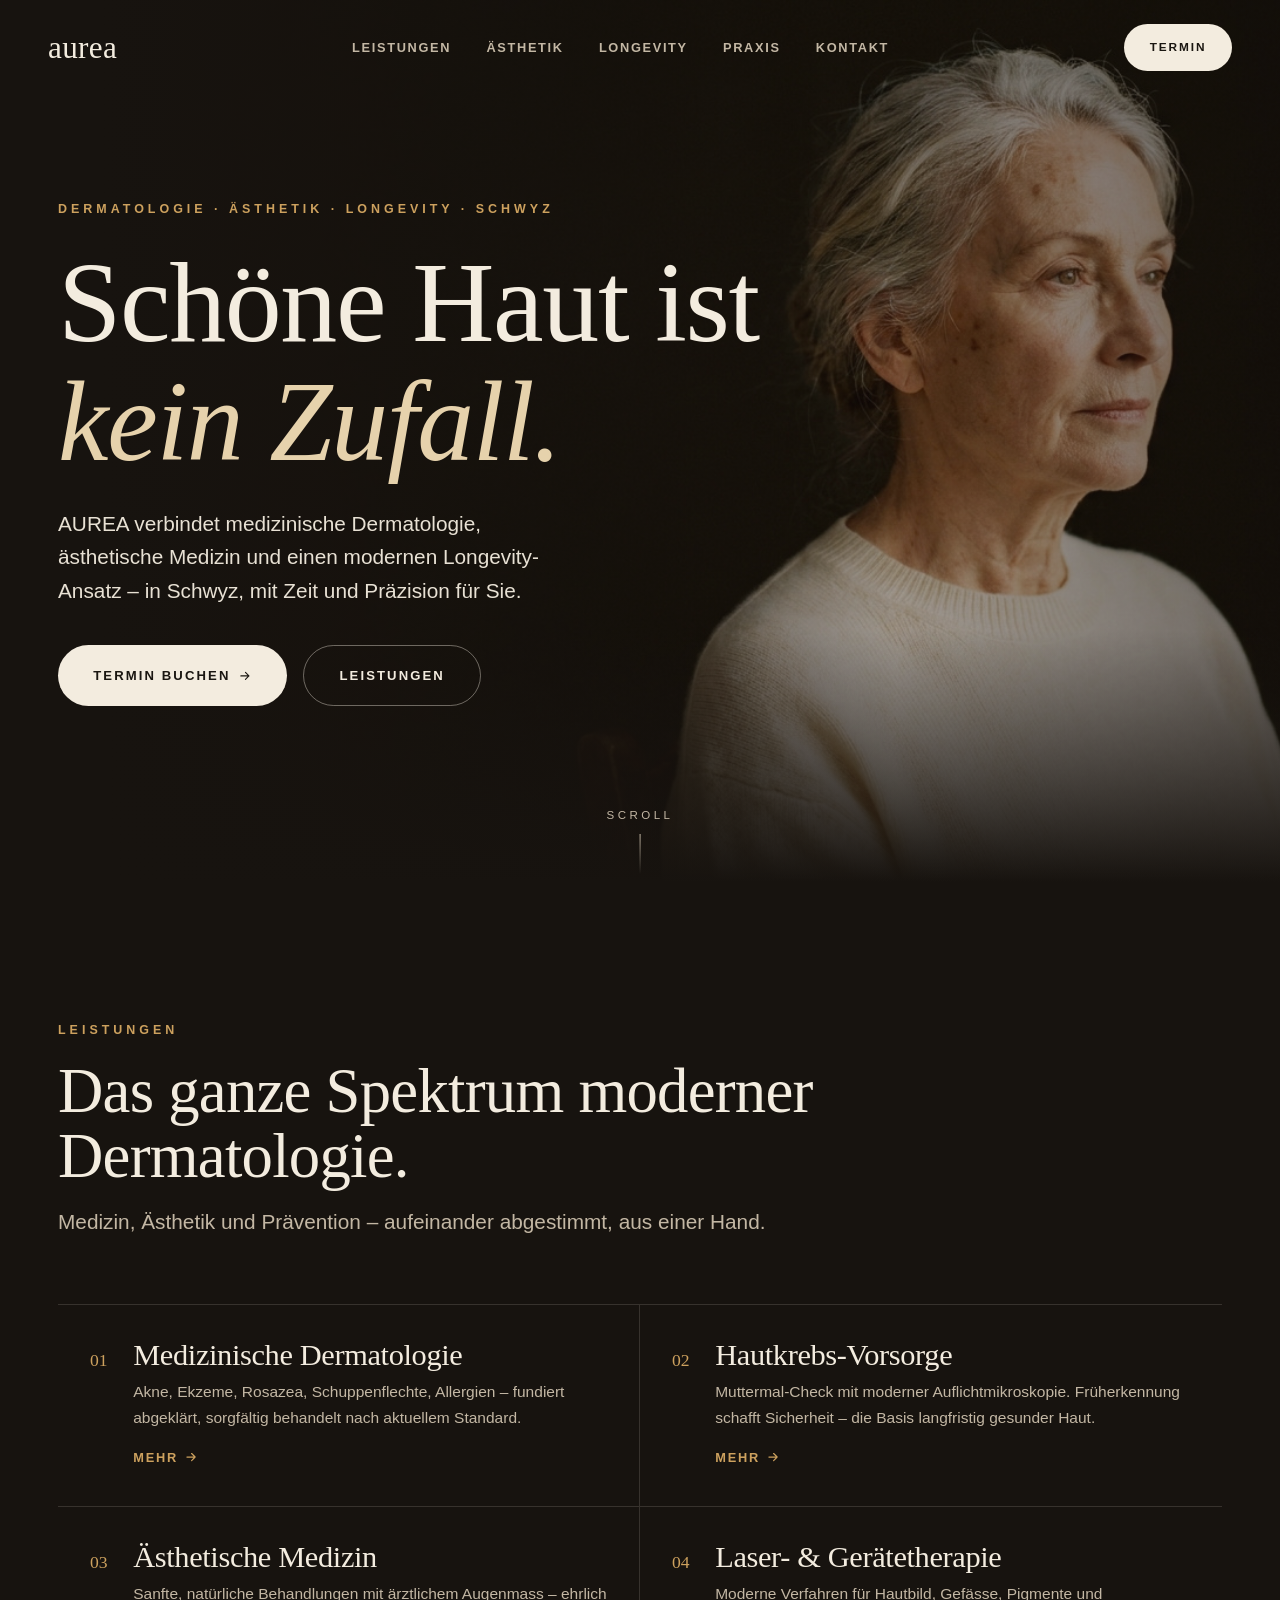
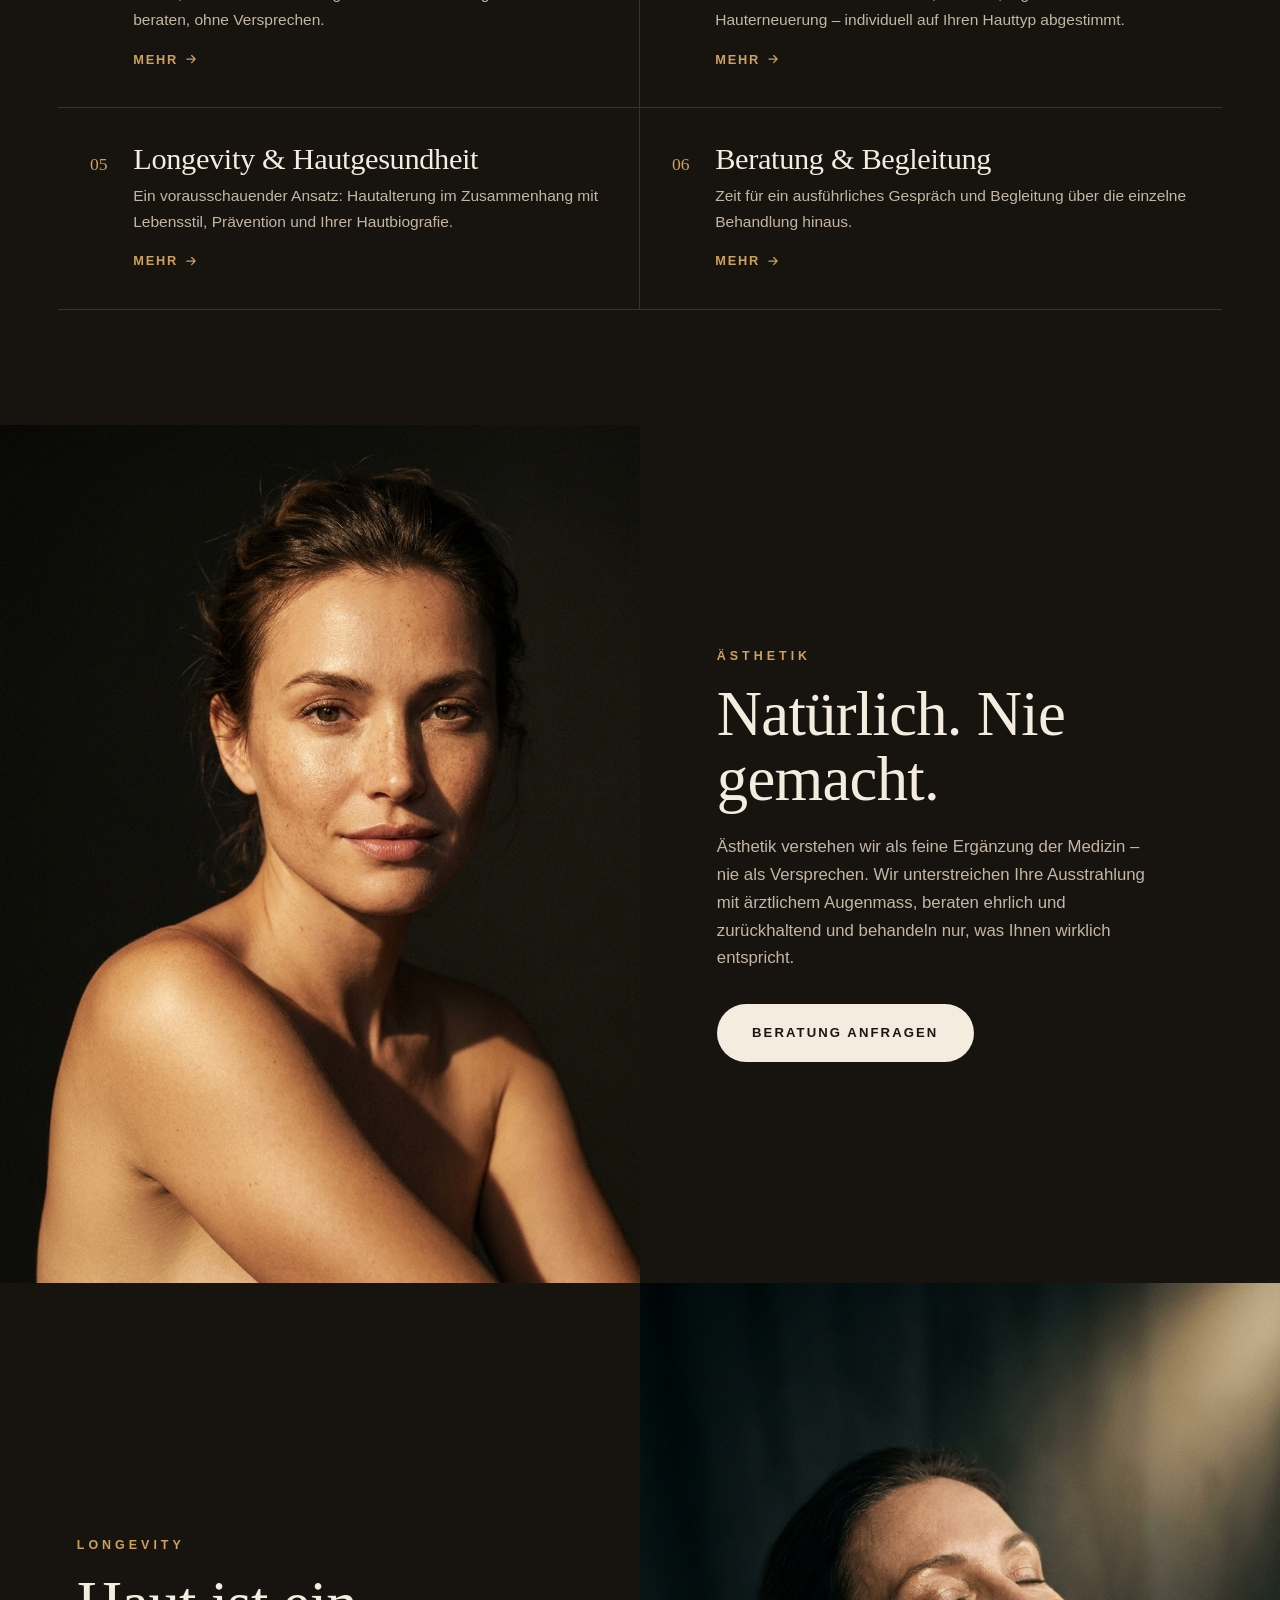
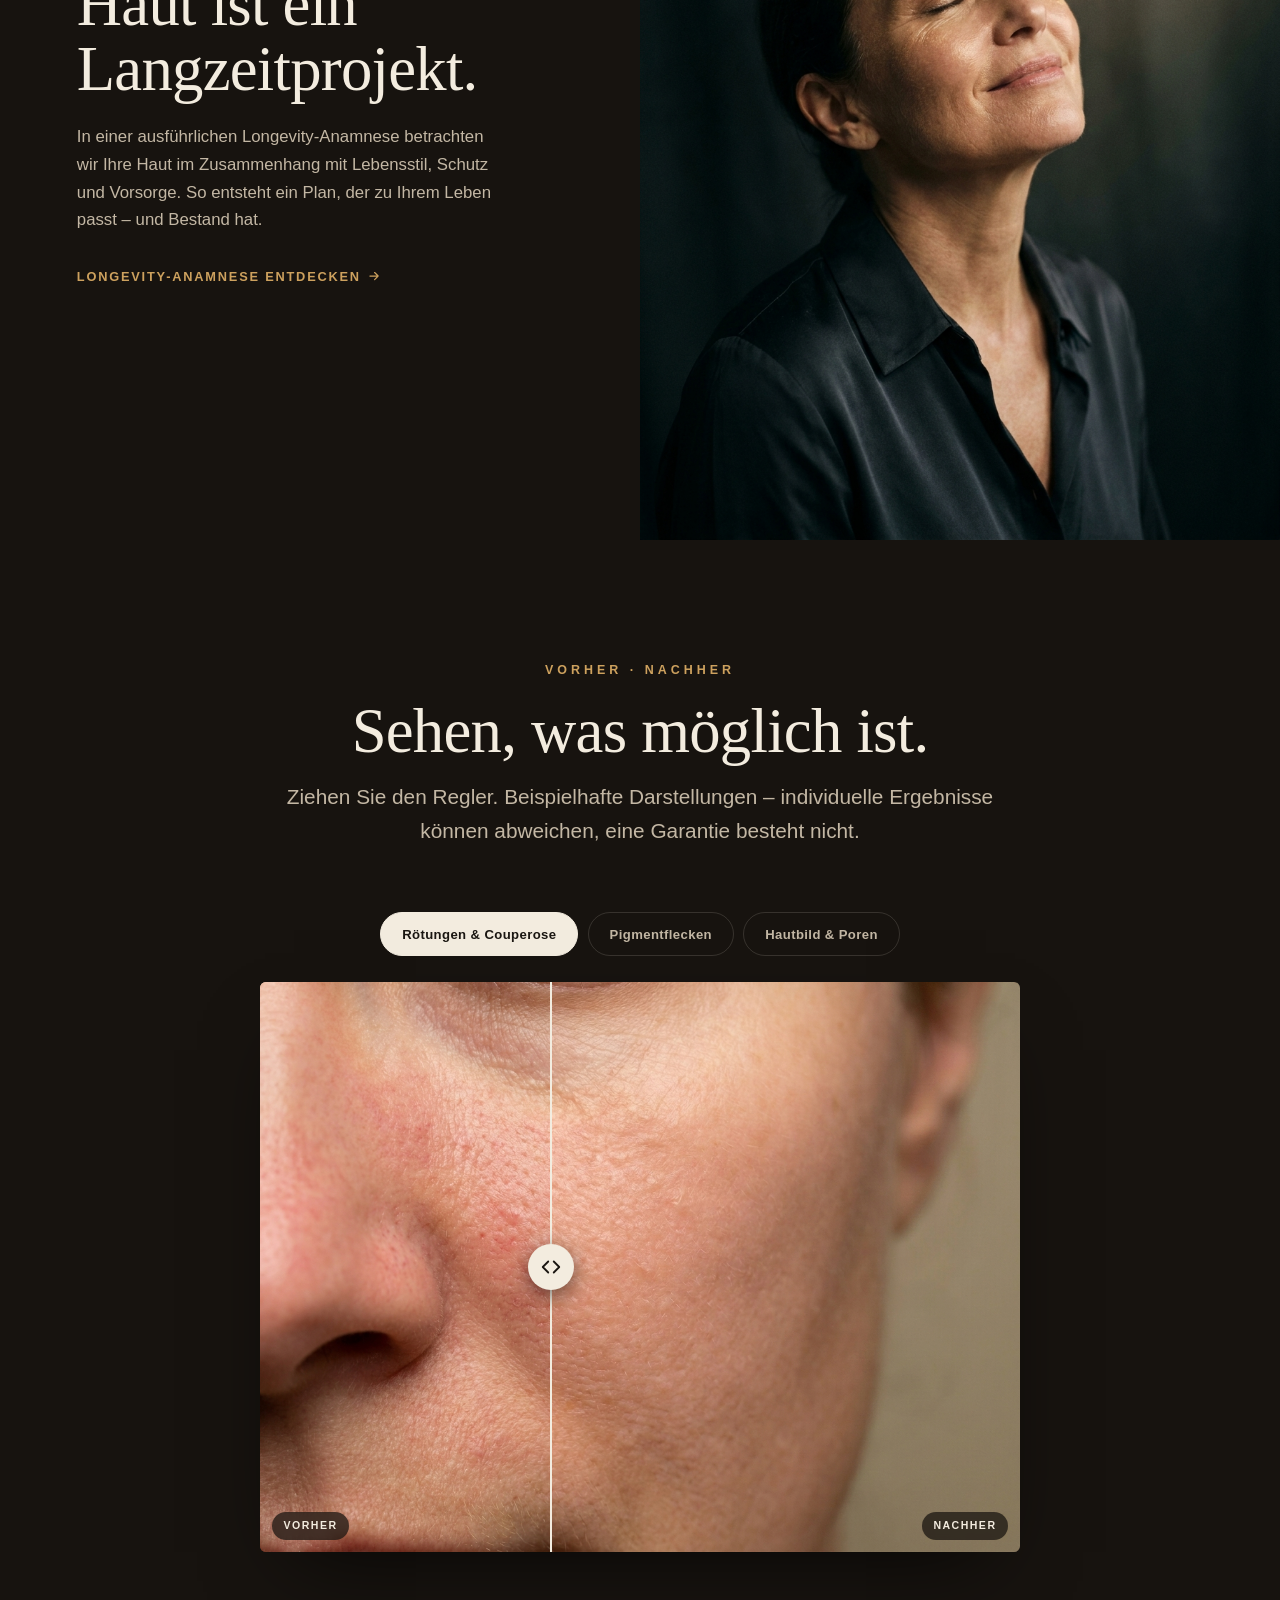
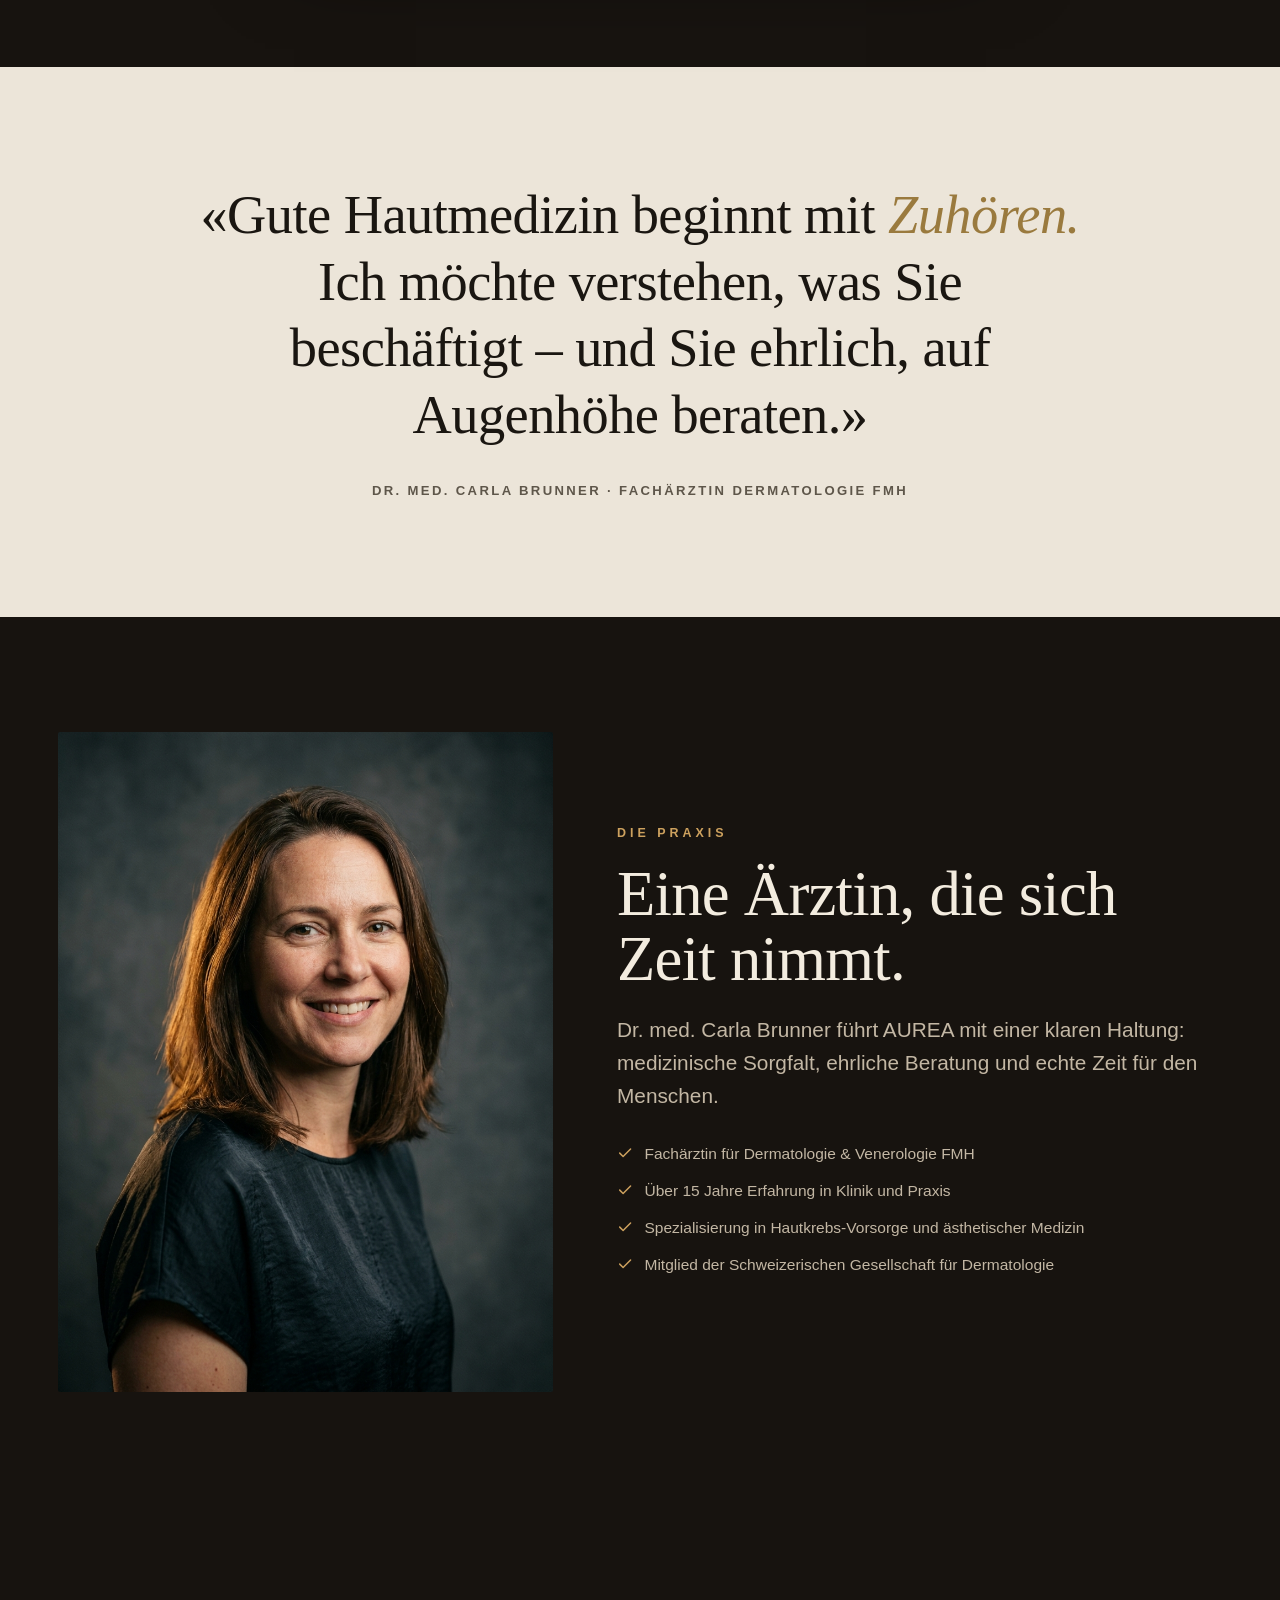
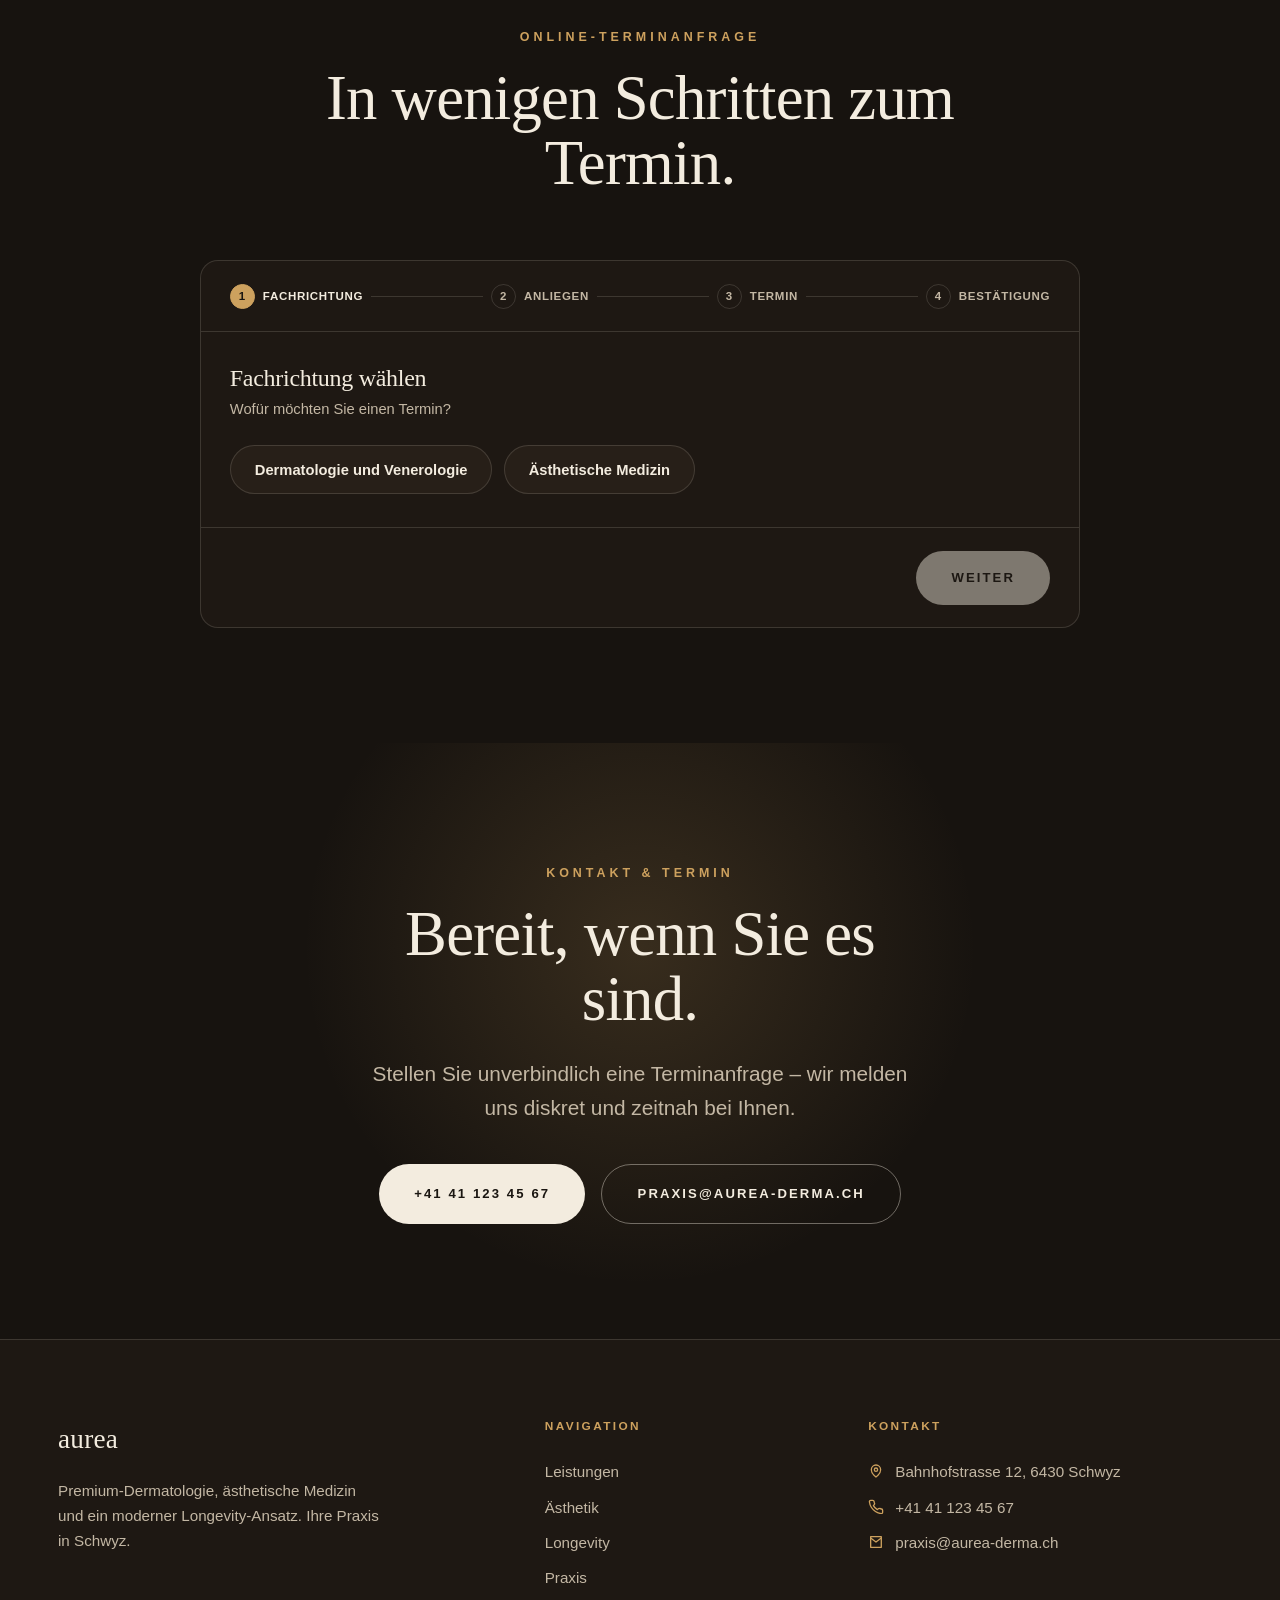
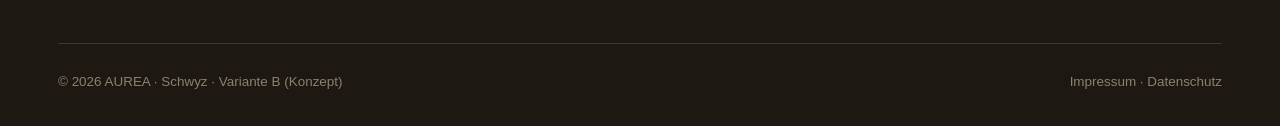
==== commit 90619e9f: "Mockup B-only: Variante A + Auswahlseite entfernt, index.html = Noir Konzept-Vergleich/Einladungssei" ====
--- a/index.html
+++ b/index.html
@@ -2,310 +2,252 @@
 <html lang="de-CH">
 <head>
 <meta charset="UTF-8">
+<script>document.documentElement.classList.add('aurea-js');</script>
 <meta name="viewport" content="width=device-width, initial-scale=1.0">
-<title>AUREA — Dermatologie & Longevity · Dr. med. Carla Brunner, Schwyz</title>
-<meta name="description" content="AUREA in Schwyz verbindet medizinische Dermatologie, ästhetische Medizin und einen modernen Longevity-Ansatz. Persönlich, diskret und auf Sie abgestimmt.">
-<link rel="preconnect" href="https://fonts.googleapis.com">
-<link rel="preconnect" href="https://fonts.gstatic.com" crossorigin>
-<link href="https://fonts.googleapis.com/css2?family=Fraunces:opsz,wght@9..144,400;9..144,500;9..144,600&family=Manrope:wght@400;500;600;700&display=swap" rel="stylesheet">
-<link rel="stylesheet" href="assets/style.css">
+<title>AUREA — Variante B (Noir Editorial) · Dermatologie & Longevity, Schwyz</title>
+<meta name="description" content="AUREA Variante B — dunkle, editoriale Designsprache für eine Premium-Dermatologie. Konzept-Entwurf.">
+  <link rel="preload" href="assets/fonts/fraunces-standard-normal.woff2" as="font" type="font/woff2" crossorigin>
+  <link rel="preload" href="assets/fonts/manrope-wght-normal.woff2" as="font" type="font/woff2" crossorigin>
+<link rel="stylesheet" href="assets/style-b.css">
 </head>
 <body>
 
-<!-- ============ NAV ============ -->
-<header class="nav" id="nav">
-  <a href="index.html" class="brand">
-    <span class="mark">AUREA</span>
-    <span class="sub">Dermatologie &amp; Longevity</span>
-  </a>
-  <nav class="nav-links" id="navlinks">
+<!-- NAV -->
+<header class="b-nav" id="bnav">
+  <a href="index.html" class="b-brand">aurea</a>
+  <nav class="b-nav-links" id="bnavlinks">
     <a href="#leistungen">Leistungen</a>
-    <a href="longevity.html">Longevity</a>
-    <a href="#ueber">Praxis</a>
-    <a href="#ablauf">Ablauf</a>
+    <a href="#aesthetik">Ästhetik</a>
+    <a href="#longevity">Longevity</a>
+    <a href="#praxis">Praxis</a>
     <a href="#kontakt">Kontakt</a>
   </nav>
-  <div class="nav-right">
-    <a href="#kontakt" class="btn btn-primary nav-cta">Termin anfragen</a>
-    <button class="nav-toggle" id="navToggle" aria-label="Menü"><span></span><span></span><span></span></button>
+  <div style="display:flex;align-items:center;gap:1rem">
+    <a href="#termin" class="b-btn b-btn-cream b-nav-cta">Termin</a>
+    <button class="b-nav-toggle" id="bnavToggle" aria-label="Menü"><span></span><span></span><span></span></button>
   </div>
 </header>
 
-<!-- ============ HERO ============ -->
-<section class="hero">
-  <div class="hero-bg is-placeholder">
-    <img src="assets/img/hero.jpg" alt="Lichtdurchflutete Premium-Praxis von AUREA in Schwyz" onerror="this.style.display='none'">
-  </div>
-  <div class="hero-inner">
-    <span class="eyebrow reveal">Dermatologie · Ästhetik · Longevity · Schwyz</span>
-    <h1 class="reveal d1">Ihre Hautgesundheit verdient Zeit, Sorgfalt und echtes Vertrauen</h1>
-    <p class="lead reveal d2">In der AUREA Praxis verbinden wir medizinische Dermatologie, ästhetische Medizin und einen modernen Longevity-Ansatz – persönlich, diskret und individuell auf Sie abgestimmt. Für Ihr Anliegen nehmen wir uns bewusst Zeit.</p>
-    <div class="hero-actions reveal d3">
-      <a href="#kontakt" class="btn btn-primary">Termin anfragen
+<!-- HERO -->
+<section class="b-hero">
+  <div class="b-hero-bg"><img src="assets/img/b-hero.jpg" alt="" onerror="this.style.display='none'"></div>
+  <div class="b-hero-inner">
+    <span class="b-eyebrow b-reveal">Dermatologie · Ästhetik · Longevity · Schwyz</span>
+    <h1 class="b-reveal d1">Schöne Haut ist<br><em>kein Zufall.</em></h1>
+    <p class="b-lead b-reveal d2">AUREA verbindet medizinische Dermatologie, ästhetische Medizin und einen modernen Longevity-Ansatz – in Schwyz, mit Zeit und Präzision für Sie.</p>
+    <div class="b-hero-actions b-reveal d3">
+      <a href="#termin" class="b-btn b-btn-cream">Termin buchen
         <svg viewBox="0 0 24 24" fill="none" stroke="currentColor" stroke-width="2" stroke-linecap="round" stroke-linejoin="round"><path d="M5 12h14M13 6l6 6-6 6"/></svg></a>
-      <a href="#leistungen" class="btn btn-outline-light">Leistungen entdecken</a>
-    </div>
-    <ul class="hero-trust reveal d4">
-      <li><svg viewBox="0 0 24 24" fill="none" stroke="currentColor" stroke-width="2.4" stroke-linecap="round" stroke-linejoin="round"><path d="M20 6 9 17l-5-5"/></svg> Fachärztin für Dermatologie FMH</li>
-      <li><svg viewBox="0 0 24 24" fill="none" stroke="currentColor" stroke-width="2.4" stroke-linecap="round" stroke-linejoin="round"><path d="M20 6 9 17l-5-5"/></svg> Über 15 Jahre Erfahrung</li>
-      <li><svg viewBox="0 0 24 24" fill="none" stroke="currentColor" stroke-width="2.4" stroke-linecap="round" stroke-linejoin="round"><path d="M20 6 9 17l-5-5"/></svg> Diskret &amp; persönlich</li>
-      <li><svg viewBox="0 0 24 24" fill="none" stroke="currentColor" stroke-width="2.4" stroke-linecap="round" stroke-linejoin="round"><path d="M20 6 9 17l-5-5"/></svg> Premium-Praxis in Schwyz</li>
-    </ul>
-  </div>
-  <div class="hero-scroll"><span>Entdecken</span><span class="line"></span></div>
-</section>
-
-<!-- ============ STATS ============ -->
-<div class="container">
-  <div class="stats">
-    <div class="stat reveal"><div class="v">FMH</div><div class="l">Fachärztin für Dermatologie &amp; Venerologie</div></div>
-    <div class="stat reveal d1"><div class="v">15+ Jahre</div><div class="l">Erfahrung in Klinik und Praxis</div></div>
-    <div class="stat reveal d2"><div class="v">100%</div><div class="l">auf Ihr Anliegen zugeschnitten</div></div>
-    <div class="stat reveal d3"><div class="v">Schwyz</div><div class="l">zentral gelegen, gut erreichbar</div></div>
-  </div>
-</div>
-
-<!-- ============ LEISTUNGEN ============ -->
-<section class="section" id="leistungen">
-  <div class="container">
-    <div class="section-head center reveal">
-      <span class="eyebrow center">Unsere Leistungen</span>
-      <h2>Medizinische Kompetenz und ästhetisches Feingefühl – alles unter einem Dach</h2>
-      <p>Von der medizinischen Abklärung über die Vorsorge bis zur ästhetischen Behandlung erhalten Sie bei uns das gesamte Spektrum der modernen Dermatologie – aufeinander abgestimmt und aus einer Hand.</p>
-    </div>
-    <div class="cards">
-
-      <article class="card reveal">
-        <div class="imgwrap grain"><img src="assets/img/leistung-medizin.jpg" alt="Medizinische Dermatologie" onerror="this.style.display='none'"></div>
-        <div class="card-body">
-          <span class="card-num">01</span>
-          <h3>Medizinische Dermatologie</h3>
-          <p>Akne, Ekzeme, Rosazea, Schuppenflechte oder Allergien: Wir klären die Ursache fundiert ab und behandeln sorgfältig nach aktuellem medizinischem Standard – verständlich erklärt und auf Sie abgestimmt.</p>
-          <a href="#kontakt" class="link-arrow">Mehr erfahren <svg viewBox="0 0 24 24" fill="none" stroke="currentColor" stroke-width="2" stroke-linecap="round" stroke-linejoin="round"><path d="M5 12h14M13 6l6 6-6 6"/></svg></a>
+      <a href="#leistungen" class="b-btn b-btn-outline">Leistungen</a>
+    </div>
+  </div>
+  <div class="b-scroll"><span>Scroll</span><span class="ln"></span></div>
+</section>
+
+<!-- LEISTUNGEN -->
+<section class="b-section b-container" id="leistungen">
+  <div class="b-head b-reveal">
+    <span class="b-eyebrow">Leistungen</span>
+    <h2>Das ganze Spektrum moderner Dermatologie.</h2>
+    <p>Medizin, Ästhetik und Prävention – aufeinander abgestimmt, aus einer Hand.</p>
+  </div>
+  <div class="b-serv">
+    <article class="b-serv-item b-reveal"><span class="no">01</span><div><h3>Medizinische Dermatologie</h3><p>Akne, Ekzeme, Rosazea, Schuppenflechte, Allergien – fundiert abgeklärt, sorgfältig behandelt nach aktuellem Standard.</p><span class="b-link">Mehr<svg viewBox="0 0 24 24" fill="none" stroke="currentColor" stroke-width="2" stroke-linecap="round" stroke-linejoin="round"><path d="M5 12h14M13 6l6 6-6 6"/></svg></span></div><a class="stretch" href="#" data-service="medizin" aria-label="Mehr über Medizinische Dermatologie"></a></article>
+    <article class="b-serv-item b-reveal d1"><span class="no">02</span><div><h3>Hautkrebs-Vorsorge</h3><p>Muttermal-Check mit moderner Auflichtmikroskopie. Früherkennung schafft Sicherheit – die Basis langfristig gesunder Haut.</p><span class="b-link">Mehr<svg viewBox="0 0 24 24" fill="none" stroke="currentColor" stroke-width="2" stroke-linecap="round" stroke-linejoin="round"><path d="M5 12h14M13 6l6 6-6 6"/></svg></span></div><a class="stretch" href="#" data-service="hautkrebs" aria-label="Mehr über Hautkrebs-Vorsorge"></a></article>
+    <article class="b-serv-item b-reveal"><span class="no">03</span><div><h3>Ästhetische Medizin</h3><p>Sanfte, natürliche Behandlungen mit ärztlichem Augenmass – ehrlich beraten, ohne Versprechen.</p><span class="b-link">Mehr<svg viewBox="0 0 24 24" fill="none" stroke="currentColor" stroke-width="2" stroke-linecap="round" stroke-linejoin="round"><path d="M5 12h14M13 6l6 6-6 6"/></svg></span></div><a class="stretch" href="#" data-service="aesthetik" aria-label="Mehr über Ästhetische Medizin"></a></article>
+    <article class="b-serv-item b-reveal d1"><span class="no">04</span><div><h3>Laser- &amp; Gerätetherapie</h3><p>Moderne Verfahren für Hautbild, Gefässe, Pigmente und Hauterneuerung – individuell auf Ihren Hauttyp abgestimmt.</p><span class="b-link">Mehr<svg viewBox="0 0 24 24" fill="none" stroke="currentColor" stroke-width="2" stroke-linecap="round" stroke-linejoin="round"><path d="M5 12h14M13 6l6 6-6 6"/></svg></span></div><a class="stretch" href="#" data-service="laser" aria-label="Mehr über Laser- und Gerätetherapie"></a></article>
+    <article class="b-serv-item b-reveal"><span class="no">05</span><div><h3>Longevity &amp; Hautgesundheit</h3><p>Ein vorausschauender Ansatz: Hautalterung im Zusammenhang mit Lebensstil, Prävention und Ihrer Hautbiografie.</p><span class="b-link">Mehr<svg viewBox="0 0 24 24" fill="none" stroke="currentColor" stroke-width="2" stroke-linecap="round" stroke-linejoin="round"><path d="M5 12h14M13 6l6 6-6 6"/></svg></span></div><a class="stretch" href="#" data-service="longevity" aria-label="Mehr über Longevity und Hautgesundheit"></a></article>
+    <article class="b-serv-item b-reveal d1"><span class="no">06</span><div><h3>Beratung &amp; Begleitung</h3><p>Zeit für ein ausführliches Gespräch und Begleitung über die einzelne Behandlung hinaus.</p><span class="b-link">Mehr<svg viewBox="0 0 24 24" fill="none" stroke="currentColor" stroke-width="2" stroke-linecap="round" stroke-linejoin="round"><path d="M5 12h14M13 6l6 6-6 6"/></svg></span></div><a class="stretch" href="#" data-service="beratung" aria-label="Mehr über Beratung und Begleitung"></a></article>
+  </div>
+</section>
+
+<!-- FEATURE: ÄSTHETIK -->
+<section class="b-feature" id="aesthetik">
+  <div class="media b-reveal"><img src="assets/img/b-feature-1.jpg" alt="Ästhetische Medizin bei AUREA"></div>
+  <div class="txt b-reveal d1">
+    <span class="b-eyebrow">Ästhetik</span>
+    <h2>Natürlich. Nie gemacht.</h2>
+    <p>Ästhetik verstehen wir als feine Ergänzung der Medizin – nie als Versprechen. Wir unterstreichen Ihre Ausstrahlung mit ärztlichem Augenmass, beraten ehrlich und zurückhaltend und behandeln nur, was Ihnen wirklich entspricht.</p>
+    <a href="#termin" class="b-btn b-btn-cream">Beratung anfragen</a>
+  </div>
+</section>
+
+<!-- FEATURE: LONGEVITY -->
+<section class="b-feature flip" id="longevity">
+  <div class="media b-reveal"><img src="assets/img/b-feature-2.jpg" alt="Longevity und Hautgesundheit"></div>
+  <div class="txt b-reveal d1">
+    <span class="b-eyebrow">Longevity</span>
+    <h2>Haut ist ein Langzeit&shy;projekt.</h2>
+    <p>In einer ausführlichen Longevity-Anamnese betrachten wir Ihre Haut im Zusammenhang mit Lebensstil, Schutz und Vorsorge. So entsteht ein Plan, der zu Ihrem Leben passt – und Bestand hat.</p>
+    <a href="longevity-b.html" class="b-link">Longevity-Anamnese entdecken<svg viewBox="0 0 24 24" fill="none" stroke="currentColor" stroke-width="2" stroke-linecap="round" stroke-linejoin="round"><path d="M5 12h14M13 6l6 6-6 6"/></svg></a>
+  </div>
+</section>
+
+<!-- VORHER / NACHHER -->
+<section class="b-section b-ba" id="ergebnisse">
+  <div class="b-container">
+    <div class="b-head c b-reveal">
+      <span class="b-eyebrow c">Vorher · Nachher</span>
+      <h2>Sehen, was möglich ist.</h2>
+      <p>Ziehen Sie den Regler. Beispielhafte Darstellungen – individuelle Ergebnisse können abweichen, eine Garantie besteht nicht.</p>
+    </div>
+    <div class="ba-pills b-reveal">
+      <button class="ba-pill is-active" data-case="roetung">Rötungen &amp; Couperose</button>
+      <button class="ba-pill" data-case="pigment">Pigmentflecken</button>
+      <button class="ba-pill" data-case="textur">Hautbild &amp; Poren</button>
+    </div>
+    <div class="ba-stage b-reveal d1" id="baStage">
+      <img class="ba-after" id="baAfter" src="assets/img/ba-roetung-after.jpg" alt="Nachher">
+      <img class="ba-before" id="baBefore" src="assets/img/ba-roetung-before.jpg" alt="Vorher">
+      <div class="ba-handle"><span class="ba-knob"><svg viewBox="0 0 24 24" fill="none" stroke="currentColor" stroke-width="2" stroke-linecap="round" stroke-linejoin="round"><path d="m9 18-6-6 6-6M15 6l6 6-6 6"/></svg></span></div>
+      <span class="ba-tag ba-tag-before">Vorher</span>
+      <span class="ba-tag ba-tag-after">Nachher</span>
+      <input type="range" min="0" max="100" value="50" class="ba-range" id="baRange" aria-label="Vorher-Nachher-Regler">
+    </div>
+  </div>
+</section>
+
+<!-- PULL QUOTE -->
+<section class="b-section b-quote">
+  <div class="b-container b-reveal">
+    <blockquote>«Gute Hautmedizin beginnt mit <em>Zuhören.</em> Ich möchte verstehen, was Sie beschäftigt – und Sie ehrlich, auf Augenhöhe beraten.»</blockquote>
+    <div class="by">Dr. med. Carla Brunner · Fachärztin Dermatologie FMH</div>
+  </div>
+</section>
+
+<!-- DOCTOR -->
+<section class="b-section b-container" id="praxis">
+  <div class="b-doctor">
+    <div class="media b-reveal"><img src="assets/img/b-doctor.jpg" alt="Dr. med. Carla Brunner"></div>
+    <div class="b-reveal d1">
+      <span class="b-eyebrow">Die Praxis</span>
+      <h2>Eine Ärztin, die sich Zeit nimmt.</h2>
+      <p class="b-lead">Dr. med. Carla Brunner führt AUREA mit einer klaren Haltung: medizinische Sorgfalt, ehrliche Beratung und echte Zeit für den Menschen.</p>
+      <ul class="creds">
+        <li><svg viewBox="0 0 24 24" fill="none" stroke="currentColor" stroke-width="2.2" stroke-linecap="round" stroke-linejoin="round"><path d="M20 6 9 17l-5-5"/></svg> Fachärztin für Dermatologie &amp; Venerologie FMH</li>
+        <li><svg viewBox="0 0 24 24" fill="none" stroke="currentColor" stroke-width="2.2" stroke-linecap="round" stroke-linejoin="round"><path d="M20 6 9 17l-5-5"/></svg> Über 15 Jahre Erfahrung in Klinik und Praxis</li>
+        <li><svg viewBox="0 0 24 24" fill="none" stroke="currentColor" stroke-width="2.2" stroke-linecap="round" stroke-linejoin="round"><path d="M20 6 9 17l-5-5"/></svg> Spezialisierung in Hautkrebs-Vorsorge und ästhetischer Medizin</li>
+        <li><svg viewBox="0 0 24 24" fill="none" stroke="currentColor" stroke-width="2.2" stroke-linecap="round" stroke-linejoin="round"><path d="M20 6 9 17l-5-5"/></svg> Mitglied der Schweizerischen Gesellschaft für Dermatologie</li>
+      </ul>
+    </div>
+  </div>
+</section>
+
+<!-- TERMIN BUCHEN -->
+<section class="b-section b-container" id="termin">
+  <div class="b-head c b-reveal">
+    <span class="b-eyebrow c">Online-Terminanfrage</span>
+    <h2>In wenigen Schritten zum Termin.</h2>
+  </div>
+  <div class="bk b-reveal d1" id="bk">
+    <div class="bk-steps">
+      <span class="s active"><span class="n">1</span><span class="lbl">Fachrichtung</span></span><span class="bk-sep"></span>
+      <span class="s"><span class="n">2</span><span class="lbl">Anliegen</span></span><span class="bk-sep"></span>
+      <span class="s"><span class="n">3</span><span class="lbl">Termin</span></span><span class="bk-sep"></span>
+      <span class="s"><span class="n">4</span><span class="lbl">Bestätigung</span></span>
+    </div>
+    <div class="bk-body">
+      <div class="bk-step active">
+        <h3>Fachrichtung wählen</h3>
+        <p class="hint">Wofür möchten Sie einen Termin?</p>
+        <div class="bk-pillrow" id="bkFach">
+          <button class="bk-pill" data-fach="Dermatologie und Venerologie">Dermatologie und Venerologie</button>
+          <button class="bk-pill" data-fach="Ästhetische Medizin">Ästhetische Medizin</button>
         </div>
-      </article>
-
-      <article class="card reveal d1">
-        <div class="imgwrap grain"><img src="assets/img/leistung-hautkrebs.jpg" alt="Hautkrebs-Vorsorge und Muttermal-Check" onerror="this.style.display='none'"></div>
-        <div class="card-body">
-          <span class="card-num">02</span>
-          <h3>Hautkrebs-Vorsorge / Muttermal-Check</h3>
-          <p>Mit modernster Auflichtmikroskopie untersuchen wir Ihre Haut und Ihre Muttermale sorgfältig. Früherkennung schafft Sicherheit – und ist die Grundlage für langfristig gesunde Haut.</p>
-          <a href="#kontakt" class="link-arrow">Mehr erfahren <svg viewBox="0 0 24 24" fill="none" stroke="currentColor" stroke-width="2" stroke-linecap="round" stroke-linejoin="round"><path d="M5 12h14M13 6l6 6-6 6"/></svg></a>
+      </div>
+      <div class="bk-step">
+        <h3>Behandlungsgrund</h3>
+        <p class="hint">Bitte wählen Sie Ihr Anliegen.</p>
+        <div class="bk-pillrow" id="bkReasons"></div>
+      </div>
+      <div class="bk-step">
+        <h3>Freien Termin wählen</h3>
+        <p class="hint">Verfügbare Zeiten in der gewählten Woche.</p>
+        <div class="bk-cal-head">
+          <button class="bk-navbtn" id="bkPrev" aria-label="Vorherige Woche"><svg viewBox="0 0 24 24" fill="none" stroke="currentColor" stroke-width="2" stroke-linecap="round" stroke-linejoin="round"><path d="m15 18-6-6 6-6"/></svg></button>
+          <span class="kw" id="bkKW">KW</span>
+          <button class="bk-navbtn" id="bkNextWeek" aria-label="Nächste Woche"><svg viewBox="0 0 24 24" fill="none" stroke="currentColor" stroke-width="2" stroke-linecap="round" stroke-linejoin="round"><path d="m9 18 6-6-6-6"/></svg></button>
         </div>
-      </article>
-
-      <article class="card reveal d2">
-        <div class="imgwrap grain"><img src="assets/img/leistung-aesthetik.jpg" alt="Ästhetische Medizin" onerror="this.style.display='none'"></div>
-        <div class="card-body">
-          <span class="card-num">03</span>
-          <h3>Ästhetische Medizin</h3>
-          <p>Sanfte, natürliche Behandlungen, die Ihre Ausstrahlung unterstreichen – mit ärztlichem Augenmass statt Schablone. Wir beraten Sie ehrlich, zurückhaltend und ohne Versprechen.</p>
-          <a href="#kontakt" class="link-arrow">Mehr erfahren <svg viewBox="0 0 24 24" fill="none" stroke="currentColor" stroke-width="2" stroke-linecap="round" stroke-linejoin="round"><path d="M5 12h14M13 6l6 6-6 6"/></svg></a>
+        <div class="bk-week" id="bkWeek"></div>
+        <div class="bk-empty" id="bkEmpty" style="display:none">
+          <div class="ic"><svg viewBox="0 0 24 24" fill="none" stroke="currentColor" stroke-width="1.8" stroke-linecap="round" stroke-linejoin="round"><circle cx="12" cy="12" r="9"/><path d="M12 7v5l3 2"/></svg></div>
+          <h4>Diese Woche ist ausgebucht.</h4>
+          <p id="bkEmptyMsg">Nächster freier Termin: <strong class="nf">—</strong></p>
+          <button class="b-btn b-btn-cream" id="bkJump">Zum nächsten Termin<svg viewBox="0 0 24 24" fill="none" stroke="currentColor" stroke-width="2" stroke-linecap="round" stroke-linejoin="round"><path d="M5 12h14M13 6l6 6-6 6"/></svg></button>
         </div>
-      </article>
-
-      <article class="card reveal">
-        <div class="imgwrap grain"><img src="assets/img/leistung-laser.jpg" alt="Laser- und Gerätetherapie" onerror="this.style.display='none'"></div>
-        <div class="card-body">
-          <span class="card-num">04</span>
-          <h3>Laser- &amp; Gerätetherapie</h3>
-          <p>Moderne Laser- und Geräteverfahren für Hautbild, Gefässe, Pigmente und Hauterneuerung. Jede Anwendung stimmen wir individuell auf Ihren Hauttyp und Ihr Ziel ab.</p>
-          <a href="#kontakt" class="link-arrow">Mehr erfahren <svg viewBox="0 0 24 24" fill="none" stroke="currentColor" stroke-width="2" stroke-linecap="round" stroke-linejoin="round"><path d="M5 12h14M13 6l6 6-6 6"/></svg></a>
-        </div>
-      </article>
-
-      <article class="card reveal d1">
-        <div class="imgwrap grain"><img src="assets/img/leistung-longevity.jpg" alt="Longevity und Hautgesundheit" onerror="this.style.display='none'"></div>
-        <div class="card-body">
-          <span class="card-num">05</span>
-          <h3>Longevity &amp; Hautgesundheit</h3>
-          <p>Ein vorausschauender Ansatz für langfristig gesunde Haut: Wir betrachten Hautalterung im Zusammenhang mit Lebensstil, Prävention und Ihrer persönlichen Hautbiografie.</p>
-          <a href="longevity.html" class="link-arrow">Zur Longevity-Anamnese <svg viewBox="0 0 24 24" fill="none" stroke="currentColor" stroke-width="2" stroke-linecap="round" stroke-linejoin="round"><path d="M5 12h14M13 6l6 6-6 6"/></svg></a>
-        </div>
-      </article>
-
-      <article class="card reveal d2">
-        <div class="imgwrap grain"><img src="assets/img/leistung-beratung.jpg" alt="Beratung und Begleitung" onerror="this.style.display='none'"></div>
-        <div class="card-body">
-          <span class="card-num">06</span>
-          <h3>Beratung &amp; Begleitung</h3>
-          <p>Wir nehmen uns Zeit für ein ausführliches Gespräch, erklären verständlich und begleiten Sie über die einzelne Behandlung hinaus – als verlässliche Ansprechpartnerin an Ihrer Seite.</p>
-          <a href="#kontakt" class="link-arrow">Mehr erfahren <svg viewBox="0 0 24 24" fill="none" stroke="currentColor" stroke-width="2" stroke-linecap="round" stroke-linejoin="round"><path d="M5 12h14M13 6l6 6-6 6"/></svg></a>
-        </div>
-      </article>
-
-    </div>
-  </div>
-</section>
-
-<!-- ============ LONGEVITY TEASER ============ -->
-<section class="section bg-blush">
-  <div class="container">
-    <div class="feature">
-      <div class="feature-text reveal">
-        <span class="eyebrow">Longevity &amp; Hautgesundheit</span>
-        <h2>Gesunde Haut ist eine Frage der Weitsicht</h2>
-        <p class="lead">Longevity bedeutet für uns, Ihre Hautgesundheit langfristig zu denken – statt nur das Symptom von heute zu behandeln. In einer ausführlichen Anamnese betrachten wir Ihre Haut im Zusammenhang mit Lebensstil, Schutz und Vorsorge. So entsteht ein Plan, der zu Ihrem Leben passt und Bestand hat.</p>
-        <ul class="feature-list">
-          <li><span class="ic"><svg viewBox="0 0 24 24" fill="none" stroke="currentColor" stroke-width="2.4" stroke-linecap="round" stroke-linejoin="round"><path d="M20 6 9 17l-5-5"/></svg></span>Ganzheitliche Hautanalyse und persönliche Hautbiografie</li>
-          <li><span class="ic"><svg viewBox="0 0 24 24" fill="none" stroke="currentColor" stroke-width="2.4" stroke-linecap="round" stroke-linejoin="round"><path d="M20 6 9 17l-5-5"/></svg></span>Prävention und gezielter Schutz vor vorzeitiger Hautalterung</li>
-          <li><span class="ic"><svg viewBox="0 0 24 24" fill="none" stroke="currentColor" stroke-width="2.4" stroke-linecap="round" stroke-linejoin="round"><path d="M20 6 9 17l-5-5"/></svg></span>Individuell abgestimmte Pflege- und Behandlungsstrategie</li>
-          <li><span class="ic"><svg viewBox="0 0 24 24" fill="none" stroke="currentColor" stroke-width="2.4" stroke-linecap="round" stroke-linejoin="round"><path d="M20 6 9 17l-5-5"/></svg></span>Regelmässige Begleitung statt einmaliger Behandlung</li>
-        </ul>
-        <a href="longevity.html" class="btn btn-primary">Longevity-Anamnese entdecken
-          <svg viewBox="0 0 24 24" fill="none" stroke="currentColor" stroke-width="2" stroke-linecap="round" stroke-linejoin="round"><path d="M5 12h14M13 6l6 6-6 6"/></svg></a>
-      </div>
-      <div class="imgwrap grain reveal d2"><img src="assets/img/longevity-teaser.jpg" alt="Longevity und Hautgesundheit bei AUREA" onerror="this.style.display='none'"></div>
-    </div>
-  </div>
-</section>
-
-<!-- ============ ÜBER / ÄRZTIN ============ -->
-<section class="section" id="ueber">
-  <div class="container">
-    <div class="about">
-      <div class="portrait reveal">
-        <div class="imgwrap grain"><img src="assets/img/portrait.jpg" alt="Dr. med. Carla Brunner" onerror="this.style.display='none'"></div>
-        <div class="badge"><div class="v">FMH</div><div class="l">Dermatologie &amp; Venerologie</div></div>
-      </div>
-      <div class="about-text reveal d1">
-        <span class="eyebrow">Über die Praxis</span>
-        <h2>Eine Ärztin, die zuhört – und sich Zeit nimmt</h2>
-        <p class="lead">Dr. med. Carla Brunner führt die AUREA Praxis mit einer klaren Haltung: medizinische Sorgfalt, ehrliche Beratung und echte Zeit für den Menschen. Ästhetik verstehen wir als feine Ergänzung der Medizin, nie als Versprechen. Im Mittelpunkt stehen Ihr Vertrauen und Ihr persönliches Anliegen.</p>
-        <ul class="creds">
-          <li><svg viewBox="0 0 24 24" fill="none" stroke="currentColor" stroke-width="2.2" stroke-linecap="round" stroke-linejoin="round"><path d="M20 6 9 17l-5-5"/></svg> Fachärztin für Dermatologie &amp; Venerologie FMH</li>
-          <li><svg viewBox="0 0 24 24" fill="none" stroke="currentColor" stroke-width="2.2" stroke-linecap="round" stroke-linejoin="round"><path d="M20 6 9 17l-5-5"/></svg> Über 15 Jahre Erfahrung in Klinik und Praxis</li>
-          <li><svg viewBox="0 0 24 24" fill="none" stroke="currentColor" stroke-width="2.2" stroke-linecap="round" stroke-linejoin="round"><path d="M20 6 9 17l-5-5"/></svg> Spezialisierung in Hautkrebs-Vorsorge und ästhetischer Medizin</li>
-          <li><svg viewBox="0 0 24 24" fill="none" stroke="currentColor" stroke-width="2.2" stroke-linecap="round" stroke-linejoin="round"><path d="M20 6 9 17l-5-5"/></svg> Regelmässige Fort- und Weiterbildung nach aktuellem Standard</li>
-          <li><svg viewBox="0 0 24 24" fill="none" stroke="currentColor" stroke-width="2.2" stroke-linecap="round" stroke-linejoin="round"><path d="M20 6 9 17l-5-5"/></svg> Mitglied der Schweizerischen Gesellschaft für Dermatologie</li>
-        </ul>
-        <blockquote class="quote">«Gute Hautmedizin beginnt mit Zuhören. Ich möchte verstehen, was Sie beschäftigt – und Sie ehrlich und auf Augenhöhe beraten.»</blockquote>
-        <div class="signature">Dr. med. Carla Brunner</div>
-      </div>
-    </div>
-  </div>
-</section>
-
-<!-- ============ ABLAUF ============ -->
-<section class="section bg-dark" id="ablauf">
-  <div class="container">
-    <div class="section-head center reveal" style="margin-inline:auto;">
-      <span class="eyebrow center">So arbeiten wir</span>
-      <h2>Ihr Weg zu uns – klar und unkompliziert</h2>
-    </div>
-    <div class="steps">
-      <div class="step reveal"><span class="n">01</span><h3>Anfrage</h3><p>Stellen Sie unverbindlich eine Terminanfrage – telefonisch oder über das Formular. Wir melden uns zeitnah und diskret bei Ihnen zurück.</p></div>
-      <div class="step reveal d1"><span class="n">02</span><h3>Erstgespräch &amp; Anamnese</h3><p>In Ruhe besprechen wir Ihr Anliegen, Ihre Vorgeschichte und Ihre Ziele. Eine sorgfältige Untersuchung bildet die Grundlage für alles Weitere.</p></div>
-      <div class="step reveal d2"><span class="n">03</span><h3>Individueller Behandlungsplan</h3><p>Sie erhalten eine verständliche, ehrliche Einschätzung und einen auf Sie abgestimmten Plan – mit transparenter Information zu Ablauf und Kosten.</p></div>
-      <div class="step reveal d3"><span class="n">04</span><h3>Behandlung &amp; Begleitung</h3><p>Wir behandeln Sie sorgfältig und begleiten Sie darüber hinaus. Kontrolltermine und Nachsorge gehören für uns selbstverständlich dazu.</p></div>
-    </div>
-  </div>
-</section>
-
-<!-- ============ TESTIMONIALS ============ -->
-<section class="section bg-ivory2">
-  <div class="container">
-    <div class="section-head center reveal">
-      <span class="eyebrow center">Stimmen unserer Patientinnen und Patienten</span>
-      <h2>Vertrauen, das aus Sorgfalt wächst</h2>
-    </div>
-    <div class="tcards">
-      <div class="tcard reveal">
-        <div class="stars">★★★★★</div>
-        <blockquote>«Endlich eine Ärztin, die sich wirklich Zeit nimmt und nichts über meinen Kopf hinweg entscheidet. Ich habe mich von Anfang an gut aufgehoben gefühlt.»</blockquote>
-        <div class="who"><span class="av">S</span><div><div class="nm">Sandra M.</div><div class="dt">Patientin seit 2022</div></div></div>
-      </div>
-      <div class="tcard reveal d1">
-        <div class="stars">★★★★★</div>
-        <blockquote>«Die Beratung war ehrlich und zurückhaltend – mir wurde nichts aufgeschwatzt. Genau das schafft Vertrauen.»</blockquote>
-        <div class="who"><span class="av">T</span><div><div class="nm">Thomas R.</div><div class="dt">Patient seit 2021</div></div></div>
-      </div>
-      <div class="tcard reveal">
-        <div class="stars">★★★★★</div>
-        <blockquote>«Vom Empfang bis zur Behandlung wirkt alles ruhig, professionell und diskret. Man spürt die Sorgfalt in jedem Detail.»</blockquote>
-        <div class="who"><span class="av">B</span><div><div class="nm">Beatrice K.</div><div class="dt">Patientin seit 2023</div></div></div>
-      </div>
-      <div class="tcard reveal d1">
-        <div class="stars">★★★★★</div>
-        <blockquote>«Die jährliche Hautkontrolle gibt mir ein gutes Gefühl der Sicherheit. Alles wird verständlich erklärt.»</blockquote>
-        <div class="who"><span class="av">M</span><div><div class="nm">Markus H.</div><div class="dt">Patient seit 2020</div></div></div>
-      </div>
-    </div>
-  </div>
-</section>
-
-<!-- ============ FAQ ============ -->
-<section class="section">
-  <div class="container">
-    <div class="section-head center reveal">
-      <span class="eyebrow center">Häufige Fragen</span>
-      <h2>Gut zu wissen</h2>
-    </div>
-    <div class="faq reveal">
-      <div class="faq-item"><button class="faq-q">Werden die Kosten von der Krankenkasse übernommen oder bin ich Selbstzahler?<span class="pm"></span></button><div class="faq-a"><p>Medizinisch notwendige dermatologische Leistungen werden in der Regel über die Grundversicherung abgerechnet. Ästhetische und longevity-orientierte Behandlungen sind Selbstzahlerleistungen. Vor jeder Behandlung informieren wir Sie transparent über die zu erwartenden Kosten.</p></div></div>
-      <div class="faq-item"><button class="faq-q">Wie erhalte ich einen Termin?<span class="pm"></span></button><div class="faq-a"><p>Am einfachsten stellen Sie eine Anfrage über das Kontaktformular oder telefonisch. Wir melden uns zeitnah zurück und finden gemeinsam einen passenden Termin. Für dringende medizinische Anliegen bemühen wir uns um eine rasche Lösung.</p></div></div>
-      <div class="faq-item"><button class="faq-q">Was erwartet mich beim Erstgespräch?<span class="pm"></span></button><div class="faq-a"><p>Im Erstgespräch nehmen wir uns Zeit für Ihr Anliegen, Ihre Vorgeschichte und Ihre Ziele. Nach einer sorgfältigen Untersuchung besprechen wir gemeinsam die sinnvollen nächsten Schritte – ohne Druck und in Ruhe.</p></div></div>
-      <div class="faq-item"><button class="faq-q">Wie wird mit Diskretion und Datenschutz umgegangen?<span class="pm"></span></button><div class="faq-a"><p>Diskretion ist für uns selbstverständlich. Ihre Daten behandeln wir vertraulich und nach den geltenden Schweizer Datenschutzbestimmungen. Gespräche und Behandlungen finden in geschütztem, ruhigem Rahmen statt.</p></div></div>
-      <div class="faq-item"><button class="faq-q">Worin unterscheiden sich ästhetische und medizinische Behandlungen?<span class="pm"></span></button><div class="faq-a"><p>Medizinische Dermatologie behandelt Erkrankungen und Beschwerden der Haut. Ästhetische Medizin unterstreicht Ihre natürliche Ausstrahlung. Beides geht bei uns Hand in Hand – immer mit ärztlichem Augenmass und ohne Versprechen.</p></div></div>
-      <div class="faq-item"><button class="faq-q">Wie komme ich zu Ihnen und gibt es Parkplätze in Schwyz?<span class="pm"></span></button><div class="faq-a"><p>Unsere Praxis liegt zentral an der Bahnhofstrasse 12 in 6430 Schwyz und ist mit öffentlichen Verkehrsmitteln gut erreichbar. In unmittelbarer Nähe stehen Parkmöglichkeiten zur Verfügung. Gerne nennen wir Ihnen die nächstgelegenen Parkplätze.</p></div></div>
-    </div>
-  </div>
-</section>
-
-<!-- ============ FINAL CTA ============ -->
-<section class="section bg-dark ctaband" id="kontakt">
+      </div>
+      <div class="bk-step" id="bkConfirm">
+        <h3>Bestätigung</h3>
+        <p class="hint">Bitte prüfen Sie Ihre Angaben.</p>
+        <div id="bkConfirmBody"></div>
+      </div>
+    </div>
+    <div class="bk-nav">
+      <button class="b-btn b-btn-outline" id="bkBack" style="visibility:hidden">Zurück</button>
+      <button class="b-btn b-btn-cream" id="bkFwd">Weiter</button>
+    </div>
+  </div>
+</section>
+
+<!-- CTA -->
+<section class="b-section b-cta" id="kontakt">
   <span class="glow"></span>
-  <div class="container">
-    <div class="reveal">
-      <span class="eyebrow center">Kontakt &amp; Terminanfrage</span>
-      <h2>Geben Sie Ihrer Haut die Aufmerksamkeit, die sie verdient</h2>
-      <p>Stellen Sie unverbindlich eine Terminanfrage – wir melden uns diskret und zeitnah bei Ihnen.</p>
-      <div class="hero-actions" style="justify-content:center;">
-        <a href="tel:+41411234567" class="btn btn-primary">+41 41 123 45 67</a>
-        <a href="mailto:praxis@aurea-derma.ch" class="btn btn-outline-light">praxis@aurea-derma.ch</a>
-      </div>
-    </div>
-  </div>
-</section>
-
-<!-- ============ FOOTER ============ -->
-<footer class="footer">
-  <div class="container">
-    <div class="footer-grid">
+  <div class="b-container">
+    <span class="b-eyebrow c b-reveal">Kontakt &amp; Termin</span>
+    <h2 class="b-reveal">Bereit, wenn Sie es sind.</h2>
+    <p class="b-reveal">Stellen Sie unverbindlich eine Terminanfrage – wir melden uns diskret und zeitnah bei Ihnen.</p>
+    <div class="b-hero-actions b-reveal" style="justify-content:center">
+      <a href="tel:+41411234567" class="b-btn b-btn-cream">+41 41 123 45 67</a>
+      <a href="mailto:praxis@aurea-derma.ch" class="b-btn b-btn-outline">praxis@aurea-derma.ch</a>
+    </div>
+  </div>
+</section>
+
+<!-- FOOTER -->
+<footer class="b-footer">
+  <div class="b-container">
+    <div class="b-footer-grid">
       <div>
-        <div class="brand"><span class="mark">AUREA</span><span class="sub">Dermatologie &amp; Longevity</span></div>
-        <p>Premium-Dermatologie, ästhetische Medizin und ein moderner Longevity-Ansatz – persönlich, diskret und auf Sie abgestimmt. Ihre Praxis in Schwyz.</p>
-      </div>
-      <div class="footer-col">
+        <div class="b-brand">aurea</div>
+        <p>Premium-Dermatologie, ästhetische Medizin und ein moderner Longevity-Ansatz. Ihre Praxis in Schwyz.</p>
+      </div>
+      <div class="b-footer-col">
         <h4>Navigation</h4>
         <a href="#leistungen">Leistungen</a>
-        <a href="longevity.html">Longevity-Anamnese</a>
-        <a href="#ueber">Über die Praxis</a>
-        <a href="#ablauf">Ablauf</a>
-        <a href="#kontakt">Kontakt</a>
-      </div>
-      <div class="footer-col">
+        <a href="#aesthetik">Ästhetik</a>
+        <a href="#longevity">Longevity</a>
+        <a href="#praxis">Praxis</a>
+      </div>
+      <div class="b-footer-col">
         <h4>Kontakt</h4>
-        <div class="contact-line"><svg viewBox="0 0 24 24" fill="none" stroke="currentColor" stroke-width="2" stroke-linecap="round" stroke-linejoin="round"><path d="M12 21s-7-5.2-7-11a7 7 0 0 1 14 0c0 5.8-7 11-7 11Z"/><circle cx="12" cy="10" r="2.5"/></svg> Bahnhofstrasse 12, 6430 Schwyz</div>
-        <div class="contact-line"><svg viewBox="0 0 24 24" fill="none" stroke="currentColor" stroke-width="2" stroke-linecap="round" stroke-linejoin="round"><path d="M22 16.9v3a2 2 0 0 1-2.2 2 19.8 19.8 0 0 1-8.6-3.1 19.5 19.5 0 0 1-6-6 19.8 19.8 0 0 1-3.1-8.7A2 2 0 0 1 4.1 2h3a2 2 0 0 1 2 1.7c.1.9.4 1.8.7 2.7a2 2 0 0 1-.5 2.1L8.1 9.9a16 16 0 0 0 6 6l1.4-1.2a2 2 0 0 1 2.1-.4c.9.3 1.8.6 2.7.7a2 2 0 0 1 1.7 2Z"/></svg> +41 41 123 45 67</div>
-        <div class="contact-line"><svg viewBox="0 0 24 24" fill="none" stroke="currentColor" stroke-width="2" stroke-linecap="round" stroke-linejoin="round"><path d="M4 4h16v16H4z"/><path d="m4 6 8 6 8-6"/></svg> praxis@aurea-derma.ch</div>
-        <div class="contact-line"><svg viewBox="0 0 24 24" fill="none" stroke="currentColor" stroke-width="2" stroke-linecap="round" stroke-linejoin="round"><circle cx="12" cy="12" r="9"/><path d="M12 7v5l3 2"/></svg> Mo–Do 08.30–17.30 · Fr 08.30–16.00</div>
-      </div>
-    </div>
-    <div class="footer-bottom">
-      <span>© 2026 AUREA Dermatologie &amp; Longevity · Schwyz</span>
-      <span><a href="#">Impressum</a> · <a href="#">Datenschutzerklärung</a> · <a href="#">AGB</a></span>
+        <div class="b-cl"><svg viewBox="0 0 24 24" fill="none" stroke="currentColor" stroke-width="2" stroke-linecap="round" stroke-linejoin="round"><path d="M12 21s-7-5.2-7-11a7 7 0 0 1 14 0c0 5.8-7 11-7 11Z"/><circle cx="12" cy="10" r="2.5"/></svg> Bahnhofstrasse 12, 6430 Schwyz</div>
+        <div class="b-cl"><svg viewBox="0 0 24 24" fill="none" stroke="currentColor" stroke-width="2" stroke-linecap="round" stroke-linejoin="round"><path d="M22 16.9v3a2 2 0 0 1-2.2 2 19.8 19.8 0 0 1-8.6-3.1 19.5 19.5 0 0 1-6-6 19.8 19.8 0 0 1-3.1-8.7A2 2 0 0 1 4.1 2h3a2 2 0 0 1 2 1.7c.1.9.4 1.8.7 2.7a2 2 0 0 1-.5 2.1L8.1 9.9a16 16 0 0 0 6 6l1.4-1.2a2 2 0 0 1 2.1-.4c.9.3 1.8.6 2.7.7a2 2 0 0 1 1.7 2Z"/></svg> +41 41 123 45 67</div>
+        <div class="b-cl"><svg viewBox="0 0 24 24" fill="none" stroke="currentColor" stroke-width="2" stroke-linecap="round" stroke-linejoin="round"><path d="M4 4h16v16H4z"/><path d="m4 6 8 6 8-6"/></svg> praxis@aurea-derma.ch</div>
+      </div>
+    </div>
+    <div class="b-foot-bottom">
+      <span>© 2026 AUREA · Schwyz · Variante B (Konzept)</span>
+      <span><a href="impressum-b.html">Impressum</a> · <a href="datenschutz-b.html">Datenschutz</a></span>
     </div>
   </div>
 </footer>
 
-<!-- ============ CONCEPT MARKER ============ -->
-<div class="concept-bar" id="conceptBar">
-  <span><strong>Konzept-Entwurf</strong> · AUREA ist eine fiktive Marke für eine Bewerbung · Gestaltung &amp; Umsetzung: Gabriel Jäger / Swiss Consult Digital</span>
-  <button onclick="document.getElementById('conceptBar').style.display='none'" aria-label="schliessen">×</button>
+<!-- SERVICE DETAIL MODAL -->
+<div class="bmodal" id="bmodal" aria-hidden="true">
+  <div class="bmodal-backdrop" data-close></div>
+  <div class="bmodal-panel" role="dialog" aria-modal="true" aria-labelledby="bmTitle">
+    <button class="bmodal-x" data-close aria-label="schliessen">×</button>
+    <span class="b-eyebrow" id="bmEy">Leistung</span>
+    <h3 id="bmTitle"></h3>
+    <p class="b-lead" id="bmLead"></p>
+    <ul class="bmodal-list" id="bmList"></ul>
+    <p class="bmodal-note" id="bmNote"></p>
+    <div class="bmodal-actions">
+      <a href="#termin" class="b-btn b-btn-cream" data-close>Termin buchen<svg viewBox="0 0 24 24" fill="none" stroke="currentColor" stroke-width="2" stroke-linecap="round" stroke-linejoin="round"><path d="M5 12h14M13 6l6 6-6 6"/></svg></a>
+      <button class="b-btn b-btn-outline" data-close>Schliessen</button>
+    </div>
+  </div>
 </div>
-
-<script src="assets/app.js"></script>
+<script src="assets/b-app.js"></script>
 </body>
 </html>
--- a/assets/style-b.css
+++ b/assets/style-b.css
@@ -0,0 +1,458 @@
+/* =========================================================================
+   AUREA — Variante B  ·  "Noir Editorial"
+   Dark, high-contrast, fashion-editorial — inspiriert von skinmed.ch,
+   eigenständig umgesetzt. Champagner-Gold als Marken-Faden zu Variante A.
+   ========================================================================= */
+
+:root {
+  --noir:      #17130F;   /* page background (warm near-black) */
+  --noir-2:    #1E1813;   /* surface */
+  --noir-3:    #271F18;   /* raised panel */
+  --bone:      #F3ECDF;   /* primary text / cream */
+  --bone-mut:  #C3B7A4;   /* muted text on dark */
+  --gold:      #CDA15E;   /* champagne gold for dark bg */
+  --gold-soft: #E6D2AC;
+  --light:     #ECE5D9;   /* light (bone) section bg */
+  --light-2:   #E3DACB;
+  --ink:       #1A1611;   /* text on light sections */
+  --ink-mut:   #5E564A;
+  --line:      rgba(243,236,223,0.14);
+  --line-ink:  rgba(26,22,17,0.14);
+
+  --serif: 'Fraunces', 'Cormorant Garamond', Georgia, serif;
+  --sans:  'Manrope', -apple-system, BlinkMacSystemFont, 'Segoe UI', sans-serif;
+
+  --container: 1260px;
+  --gut: clamp(1.25rem, 4vw, 3rem);
+  --section-y: clamp(4.5rem, 9vw, 9.5rem);
+  --ease: cubic-bezier(0.22, 1, 0.36, 1);
+
+  --fs-eyebrow: 0.78rem;
+  --fs-display: clamp(3rem, 1.2rem + 7.4vw, 8rem);
+  --fs-h2: clamp(2.2rem, 1.2rem + 3.4vw, 4.6rem);
+  --fs-h3: clamp(1.4rem, 1.1rem + 1vw, 1.9rem);
+  --fs-lead: clamp(1.1rem, 0.95rem + 0.6vw, 1.3rem);
+}
+
+*, *::before, *::after { box-sizing: border-box; margin: 0; padding: 0; }
+html { scroll-behavior: smooth; }
+body { font-family: var(--sans); font-size: 1.05rem; line-height: 1.65; color: var(--bone);
+  background: var(--noir); -webkit-font-smoothing: antialiased; overflow-x: hidden; }
+img { max-width: 100%; display: block; }
+a { color: inherit; text-decoration: none; }
+button { font-family: inherit; cursor: pointer; border: none; background: none; }
+ul { list-style: none; }
+::selection { background: var(--gold); color: var(--noir); }
+:focus-visible { outline: 2px solid var(--gold); outline-offset: 3px; border-radius: 3px; }
+
+h1, h2, h3 { font-family: var(--serif); font-weight: 400; line-height: 1.04; letter-spacing: -0.012em; }
+
+.b-container { width: 100%; max-width: var(--container); margin-inline: auto; padding-inline: var(--gut); }
+.b-section { padding-block: var(--section-y); }
+.b-eyebrow { display: inline-flex; align-items: center; gap: 0.7em; font-size: var(--fs-eyebrow); font-weight: 600;
+  letter-spacing: 0.32em; text-transform: uppercase; color: var(--gold); }
+.b-eyebrow.c { justify-content: center; }
+.b-lead { font-size: var(--fs-lead); color: var(--bone-mut); line-height: 1.6; }
+
+/* Buttons — cream pill (primary), outline (secondary) */
+.b-btn { display: inline-flex; align-items: center; justify-content: center; gap: 0.6em;
+  font-family: var(--sans); font-weight: 600; font-size: 0.82rem; letter-spacing: 0.16em; text-transform: uppercase;
+  padding: 1.15rem 2.2rem; border-radius: 100px; min-height: 44px;
+  transition: transform .45s var(--ease), background .35s, color .35s, box-shadow .45s var(--ease); }
+.b-btn svg { width: 1.05em; height: 1.05em; }
+.b-btn-cream { background: var(--bone); color: var(--ink); }
+.b-btn-cream:hover { background: #fff; transform: translateY(-3px); box-shadow: 0 18px 40px -18px rgba(0,0,0,0.6); }
+.b-btn-outline { border: 1.5px solid rgba(243,236,223,0.4); color: var(--bone); }
+.b-btn-outline:hover { border-color: var(--bone); background: rgba(243,236,223,0.06); transform: translateY(-3px); }
+.b-btn-dark { background: var(--ink); color: var(--bone); }
+.b-btn-dark:hover { transform: translateY(-3px); box-shadow: 0 18px 40px -18px rgba(0,0,0,0.4); }
+.b-btn-ink-outline { border: 1.5px solid var(--line-ink); color: var(--ink); }
+.b-btn-ink-outline:hover { border-color: var(--ink); transform: translateY(-3px); }
+
+.b-link { display: inline-flex; align-items: center; gap: 0.5em; font-weight: 600; font-size: 0.8rem;
+  letter-spacing: 0.14em; text-transform: uppercase; color: var(--gold); }
+.b-link svg { width: 1.1em; transition: transform .35s var(--ease); }
+.b-link:hover svg { transform: translateX(5px); }
+
+/* ---------- NAV ---------- */
+.b-nav { position: fixed; inset: 0 0 auto 0; z-index: 100; display: flex; align-items: center; justify-content: space-between;
+  padding: 1.35rem var(--gut); transition: background .45s var(--ease), padding .45s var(--ease), border-color .45s;
+  border-bottom: 1px solid transparent; }
+.b-nav.scrolled { background: rgba(23,19,15,0.82); backdrop-filter: blur(14px); padding-block: 0.9rem; border-bottom-color: var(--line); }
+.b-brand { font-family: var(--serif); font-size: 1.95rem; font-weight: 400; letter-spacing: 0.01em; color: var(--bone); }
+.b-nav-links { display: flex; align-items: center; gap: 2.2rem; }
+.b-nav-links a { font-size: 0.8rem; font-weight: 600; letter-spacing: 0.13em; text-transform: uppercase; color: var(--bone-mut); transition: color .3s; }
+.b-nav-links a:hover { color: var(--bone); }
+.b-nav-cta { padding: 0.85rem 1.6rem; font-size: 0.74rem; }
+.b-nav-toggle { display: none; flex-direction: column; justify-content: center; align-items: center; gap: 5px; width: 44px; height: 44px; }
+.b-nav-toggle span { width: 26px; height: 2px; background: var(--bone); border-radius: 2px; transition: .35s var(--ease); }
+
+/* ---------- HERO ---------- */
+.b-hero { position: relative; min-height: 100svh; display: flex; align-items: center; overflow: hidden; }
+.b-hero-bg { position: absolute; inset: 0; z-index: 0; background: var(--noir-2); }
+.b-hero-bg img { width: 100%; height: 100%; object-fit: cover; object-position: 70% center; opacity: 0.92; }
+.b-hero-bg::after { content: ""; position: absolute; inset: 0; background:
+  linear-gradient(90deg, var(--noir) 8%, rgba(23,19,15,0.72) 42%, rgba(23,19,15,0.30) 70%, rgba(23,19,15,0.55) 100%),
+  linear-gradient(0deg, var(--noir) 2%, transparent 30%); }
+.b-hero-inner { position: relative; z-index: 2; width: 100%; max-width: var(--container); margin-inline: auto; padding-inline: var(--gut); }
+.b-hero h1 { font-size: var(--fs-display); max-width: 15ch; margin: 1.4rem 0 1.6rem; color: var(--bone); font-weight: 300; }
+.b-hero h1 em { font-style: italic; color: var(--gold-soft); }
+.b-hero .b-lead { max-width: 46ch; color: #E8E1D4; }
+.b-hero-actions { display: flex; flex-wrap: wrap; gap: 1rem; margin-top: 2.4rem; }
+.b-scroll { position: absolute; bottom: 1.6rem; left: 50%; transform: translateX(-50%); z-index: 2;
+  font-size: 0.72rem; letter-spacing: 0.3em; text-transform: uppercase; color: var(--bone-mut);
+  display: flex; flex-direction: column; align-items: center; gap: 0.6rem;
+  transition: opacity .45s var(--ease); pointer-events: none; }
+.b-scroll .ln { width: 1px; height: 40px; background: linear-gradient(var(--bone-mut), transparent); }
+
+/* ---------- SECTION HEAD ---------- */
+.b-head { max-width: 760px; margin-bottom: clamp(2.5rem, 5vw, 4.5rem); }
+.b-head.c { margin-inline: auto; text-align: center; }
+.b-head h2 { font-size: var(--fs-h2); margin: 1rem 0; font-weight: 300; hyphens: auto; overflow-wrap: break-word; }
+.b-head p { font-size: var(--fs-lead); color: var(--bone-mut); }
+
+/* ---------- SERVICES (editorial list) ---------- */
+.b-serv { display: grid; grid-template-columns: 1fr 1fr; gap: 0; border-top: 1px solid var(--line); }
+.b-serv-item { position: relative; padding: 2.2rem 2rem; border-bottom: 1px solid var(--line); display: flex; gap: 1.6rem;
+  transition: background .4s; }
+.b-serv-item:nth-child(odd) { border-right: 1px solid var(--line); }
+.b-serv-item:hover { background: var(--noir-2); }
+.b-serv-item .no { font-family: var(--serif); font-size: 1.1rem; color: var(--gold); flex: none; padding-top: 0.4rem; }
+.b-serv-item h3 { font-size: var(--fs-h3); margin-bottom: 0.5rem; color: var(--bone); font-weight: 400; }
+.b-serv-item p { font-size: 0.97rem; color: var(--bone-mut); }
+.b-serv-item .b-link { margin-top: 1rem; }
+.b-serv-item .stretch { position: absolute; inset: 0; z-index: 1; }
+
+/* ---------- FEATURE (alternating full-bleed) ---------- */
+.b-feature { display: grid; grid-template-columns: 1fr 1fr; align-items: stretch; min-height: 80vh; }
+.b-feature .media { position: relative; overflow: hidden; min-height: 50vh; }
+.b-feature .media img { width: 100%; height: 100%; object-fit: cover; }
+.b-feature .txt { display: flex; flex-direction: column; justify-content: center; padding: clamp(2.5rem,6vw,6rem); }
+.b-feature.flip .media { order: 2; }
+.b-feature .txt h2 { font-size: var(--fs-h2); margin: 1rem 0 1.3rem; font-weight: 300; }
+.b-feature .txt p { color: var(--bone-mut); max-width: 46ch; }
+.b-feature .txt .b-btn, .b-feature .txt .b-link { margin-top: 2rem; align-self: flex-start; }
+.b-feature.on-light { background: var(--light); color: var(--ink); }
+.b-feature.on-light .txt h2 { color: var(--ink); }
+.b-feature.on-light .txt p { color: var(--ink-mut); }
+.b-feature.on-light .b-eyebrow { color: #9A7A3E; }
+
+/* ---------- PULL QUOTE (light section) ---------- */
+.b-quote { background: var(--light); color: var(--ink); text-align: center; }
+.b-quote .b-container { max-width: 980px; }
+.b-quote blockquote { font-family: var(--serif); font-weight: 300; font-size: clamp(1.8rem, 1rem + 3vw, 3.4rem);
+  line-height: 1.22; letter-spacing: -0.01em; }
+.b-quote blockquote em { font-style: italic; color: #9A7A3E; }
+.b-quote .by { margin-top: 2rem; font-size: 0.82rem; font-weight: 600; letter-spacing: 0.18em; text-transform: uppercase; color: var(--ink-mut); }
+
+/* ---------- DOCTOR ---------- */
+.b-doctor { display: grid; grid-template-columns: 0.9fr 1.1fr; gap: clamp(2rem,5vw,5rem); align-items: center; }
+.b-doctor .media { aspect-ratio: 3/4; overflow: hidden; border-radius: 2px; }
+.b-doctor .media img { width: 100%; height: 100%; object-fit: cover; }
+.b-doctor h2 { font-size: var(--fs-h2); margin: 1rem 0 1.3rem; font-weight: 300; color: var(--bone); }
+.b-doctor .creds { display: grid; gap: 0.7rem; margin: 1.8rem 0; }
+.b-doctor .creds li { display: flex; gap: 0.7rem; align-items: flex-start; color: var(--bone-mut); font-size: 0.97rem; }
+.b-doctor .creds svg { width: 1.05em; color: var(--gold); flex: none; margin-top: 4px; }
+
+/* ---------- CTA ---------- */
+.b-cta { text-align: center; position: relative; overflow: hidden; }
+.b-cta h2 { font-size: var(--fs-h2); font-weight: 300; max-width: 16ch; margin: 1rem auto 1.5rem; color: var(--bone); }
+.b-cta p { color: var(--bone-mut); max-width: 48ch; margin: 0 auto 2.4rem; font-size: var(--fs-lead); }
+.b-cta .glow { position: absolute; width: 60vw; height: 60vw; border-radius: 50%; top: -30%; left: 50%; transform: translateX(-50%);
+  background: radial-gradient(circle, rgba(205,161,94,0.18), transparent 62%); z-index: 0; }
+.b-cta .b-container { position: relative; z-index: 2; }
+
+/* ---------- FOOTER ---------- */
+.b-footer { background: var(--noir-2); border-top: 1px solid var(--line); padding-block: clamp(3.5rem,6vw,5rem) 2rem; }
+.b-footer-grid { display: grid; grid-template-columns: 1.6fr 1fr 1.3fr; gap: clamp(2rem,4vw,4rem); padding-bottom: 3rem; border-bottom: 1px solid var(--line); }
+.b-footer .b-brand { font-size: 1.7rem; }
+.b-footer p { color: var(--bone-mut); font-size: 0.95rem; margin-top: 1rem; max-width: 38ch; }
+.b-footer h4 { font-size: 0.74rem; letter-spacing: 0.2em; text-transform: uppercase; color: var(--gold); margin-bottom: 1.1rem; font-weight: 700; }
+.b-footer-col a, .b-footer-col li { display: block; font-size: 0.95rem; color: var(--bone-mut); padding: 0.32rem 0; transition: color .3s; }
+.b-footer-col a:hover { color: var(--bone); }
+.b-cl { display: flex; gap: 0.7rem; align-items: flex-start; font-size: 0.95rem; color: var(--bone-mut); padding: 0.32rem 0; }
+.b-cl svg { width: 1.05em; color: var(--gold); flex: none; margin-top: 4px; }
+.b-foot-bottom { display: flex; justify-content: space-between; flex-wrap: wrap; gap: 1rem; padding-top: 1.7rem; font-size: 0.84rem; color: #8A8170; }
+.b-foot-bottom a { color: #8A8170; }
+.b-foot-bottom a:hover { color: var(--bone); }
+
+/* ---------- CONCEPT BAR ---------- */
+.b-concept { position: fixed; bottom: 0; left: 0; right: 0; z-index: 200; background: #000; color: var(--bone-mut);
+  font-size: 0.8rem; display: flex; align-items: center; justify-content: center; gap: 0.8rem; flex-wrap: wrap; padding: 0.6rem 1rem; text-align: center; }
+.b-concept strong { color: var(--gold-soft); }
+.b-concept a { color: var(--gold-soft); text-decoration: underline; text-underline-offset: 3px; }
+.b-concept button { color: var(--bone-mut); opacity: 0.7; font-size: 1.1rem; line-height: 1; padding: 0.5rem 0.9rem; min-height: 44px; min-width: 44px; }
+.b-concept button:hover { opacity: 1; }
+
+/* ---------- REVEAL ---------- */
+/* Progressive Enhancement: versteckter Startzustand nur bei aktivem JS (html.aurea-js,
+   per Inline-Script im <head> gesetzt). Ohne JS bleibt jeder Inhalt sichtbar. */
+.aurea-js .b-reveal { opacity: 0; transform: translateY(30px); transition: opacity .9s var(--ease), transform .9s var(--ease); }
+.b-reveal.in { opacity: 1; transform: none; }
+.b-reveal.d1 { transition-delay: .1s; } .b-reveal.d2 { transition-delay: .2s; } .b-reveal.d3 { transition-delay: .3s; }
+@media (prefers-reduced-motion: reduce) { .b-reveal { opacity: 1; transform: none; } * { scroll-behavior: auto; } }
+
+/* ---------- BEFORE / AFTER SLIDER ---------- */
+.b-ba { text-align: center; }
+.ba-pills { display: flex; flex-wrap: wrap; justify-content: center; gap: 0.6rem; margin-bottom: 1.6rem; }
+.ba-pill { padding: 0.7rem 1.3rem; border-radius: 100px; border: 1.5px solid var(--line); color: var(--bone-mut);
+  font-size: 0.82rem; font-weight: 600; letter-spacing: 0.03em; min-height: 44px; transition: all .3s; }
+.ba-pill:hover { border-color: var(--gold); color: var(--bone); }
+.ba-pill.is-active { background: var(--bone); color: var(--ink); border-color: var(--bone); }
+.ba-stage { position: relative; max-width: 760px; margin: 0 auto; aspect-ratio: 4/3; border-radius: 6px; overflow: hidden;
+  --pos: 50%; box-shadow: 0 34px 80px -34px rgba(0,0,0,0.75); background: var(--noir-3); }
+.ba-stage img { position: absolute; inset: 0; width: 100%; height: 100%; object-fit: cover; display: block; }
+.ba-after { z-index: 1; }
+.ba-before { z-index: 2; clip-path: inset(0 calc(100% - var(--pos)) 0 0); }
+.ba-handle { position: absolute; top: 0; bottom: 0; left: var(--pos); width: 2px; background: var(--bone); z-index: 3;
+  transform: translateX(-1px); pointer-events: none; }
+.ba-knob { position: absolute; top: 50%; left: 50%; transform: translate(-50%,-50%); width: 46px; height: 46px; border-radius: 50%;
+  background: var(--bone); color: var(--ink); display: grid; place-items: center; box-shadow: 0 6px 22px rgba(0,0,0,0.55); }
+.ba-knob svg { width: 22px; }
+.ba-tag { position: absolute; bottom: 12px; z-index: 3; font-size: 0.66rem; font-weight: 700; letter-spacing: 0.14em;
+  text-transform: uppercase; padding: 0.34rem 0.72rem; border-radius: 100px; background: rgba(23,19,15,0.72); color: var(--bone); backdrop-filter: blur(4px); }
+.ba-tag-before { left: 12px; } .ba-tag-after { right: 12px; }
+.ba-range { position: absolute; inset: 0; width: 100%; height: 100%; margin: 0; background: transparent;
+  -webkit-appearance: none; appearance: none; z-index: 4; cursor: ew-resize; }
+.ba-range::-webkit-slider-runnable-track { background: transparent; height: 100%; }
+.ba-range::-webkit-slider-thumb { -webkit-appearance: none; width: 48px; height: 600px; background: transparent; cursor: ew-resize; }
+.ba-range::-moz-range-track { background: transparent; }
+.ba-range::-moz-range-thumb { width: 48px; height: 600px; border: 0; background: transparent; cursor: ew-resize; }
+.ba-range:focus-visible { outline: 2px solid var(--gold); outline-offset: 3px; }
+
+/* ---------- BOOKING TOOL ---------- */
+.bk { max-width: 880px; margin: 0 auto; background: var(--noir-2); border: 1px solid var(--line); border-radius: 18px; overflow: hidden; }
+.bk-steps { display: flex; align-items: center; gap: 0.5rem; padding: 1.4rem 1.8rem; border-bottom: 1px solid var(--line); flex-wrap: wrap; }
+.bk-steps .s { display: flex; align-items: center; gap: 0.5rem; font-size: 0.72rem; font-weight: 600; letter-spacing: 0.06em;
+  text-transform: uppercase; color: var(--bone-mut); }
+.bk-steps .s .n { width: 25px; height: 25px; border-radius: 50%; border: 1.5px solid var(--line); display: grid; place-items: center; font-size: 0.72rem; flex: none; }
+.bk-steps .s.active { color: var(--bone); } .bk-steps .s.active .n { background: var(--gold); color: var(--ink); border-color: var(--gold); }
+.bk-steps .s.done .n { background: var(--bone); color: var(--ink); border-color: var(--bone); }
+.bk-sep { flex: 1; height: 1px; background: var(--line); min-width: 8px; }
+.bk-body { padding: 2.1rem 1.8rem; }
+.bk-step { display: none; animation: bfade .5s var(--ease); }
+.bk-step.active { display: block; }
+@keyframes bfade { from { opacity: 0; transform: translateY(10px); } to { opacity: 1; transform: none; } }
+.bk-step h3 { font-family: var(--serif); font-weight: 400; font-size: 1.5rem; margin-bottom: 0.4rem; color: var(--bone); }
+.bk-step .hint { color: var(--bone-mut); font-size: 0.92rem; margin-bottom: 1.5rem; }
+.bk-pillrow { display: flex; flex-wrap: wrap; gap: 0.7rem; }
+.bk-pill { padding: 0.95rem 1.5rem; border-radius: 100px; border: 1.5px solid var(--line); color: var(--bone); background: var(--noir-3);
+  font-size: 0.92rem; font-weight: 600; min-height: 44px; transition: all .3s; }
+.bk-pill:hover { border-color: var(--gold); }
+.bk-pill.sel { background: var(--gold); color: var(--ink); border-color: var(--gold); }
+.bk-cal-head { display: flex; align-items: center; justify-content: space-between; gap: 1rem; margin-bottom: 1.3rem; }
+.bk-cal-head .kw { font-weight: 600; color: var(--bone); font-size: 0.98rem; }
+.bk-navbtn { width: 44px; height: 44px; border-radius: 50%; border: 1.5px solid var(--line); color: var(--bone); display: grid; place-items: center; transition: all .3s; flex: none; }
+.bk-navbtn:hover:not(:disabled) { border-color: var(--gold); color: var(--gold); }
+.bk-navbtn:disabled { opacity: 0.3; cursor: not-allowed; }
+.bk-navbtn svg { width: 18px; }
+.bk-week { display: grid; grid-template-columns: repeat(6, 1fr); gap: 0.55rem; }
+.bk-day { background: var(--noir-3); border: 1px solid var(--line); border-radius: 10px; padding: 0.85rem 0.5rem; min-height: 158px; text-align: center; }
+.bk-day.past { opacity: 0.45; }
+.bk-day.booked { opacity: 0.5; }
+.bk-day.booked .dom { color: var(--bone-mut); }
+.bk-day .dow { font-size: 0.68rem; font-weight: 700; letter-spacing: 0.1em; text-transform: uppercase; color: var(--bone-mut); }
+.bk-day .dom { font-family: var(--serif); font-size: 1.3rem; color: var(--bone); margin: 0.15rem 0 0.7rem; }
+.bk-slot { display: block; width: 100%; padding: 0.5rem 0.2rem; margin-bottom: 0.4rem; border-radius: 7px; border: 1px solid var(--line);
+  background: transparent; color: var(--bone); font-size: 0.8rem; font-weight: 600; transition: all .25s; min-height: 44px; cursor: pointer; }
+.bk-slot:hover { background: var(--gold); color: var(--ink); border-color: var(--gold); }
+.bk-slot.sel { background: var(--gold); color: var(--ink); border-color: var(--gold); }
+.bk-none { font-size: 1.2rem; line-height: 1; color: var(--bone-mut); padding-top: 1rem; opacity: 0.55; }
+.bk-empty { text-align: center; padding: 2.4rem 1rem 0.6rem; }
+.bk-empty .ic { width: 52px; height: 52px; border-radius: 50%; border: 1.5px solid var(--line); color: var(--gold); display: grid; place-items: center; margin: 0 auto 1.2rem; }
+.bk-empty h4 { font-family: var(--serif); font-weight: 400; font-size: 1.3rem; color: var(--bone); margin-bottom: 0.5rem; }
+.bk-empty p { color: var(--bone-mut); margin-bottom: 1.4rem; }
+.bk-nav { display: flex; justify-content: space-between; gap: 1rem; padding: 1.4rem 1.8rem; border-top: 1px solid var(--line); }
+.bk-summary { display: grid; gap: 0; margin-bottom: 1.6rem; }
+.bk-summary .row { display: flex; justify-content: space-between; gap: 1rem; padding: 0.85rem 0; border-bottom: 1px solid var(--line); font-size: 0.95rem; }
+.bk-summary .row .k { color: var(--bone-mut); } .bk-summary .row .v { color: var(--bone); font-weight: 600; text-align: right; }
+.bk-done { text-align: center; padding: 1rem; }
+.bk-done .chk { width: 64px; height: 64px; border-radius: 50%; background: var(--gold); color: var(--ink); display: grid; place-items: center; margin: 0 auto 1.4rem; }
+.bk-done .chk svg { width: 30px; }
+.bk-done p { color: var(--bone-mut); max-width: 44ch; margin: 0 auto; }
+
+/* ---------- SERVICE MODAL ---------- */
+.bmodal { position: fixed; inset: 0; z-index: 300; display: none; align-items: center; justify-content: center; padding: 1.2rem; }
+.bmodal.open { display: flex; }
+.bmodal-backdrop { position: absolute; inset: 0; background: rgba(8,6,4,0.74); backdrop-filter: blur(6px); }
+.bmodal-panel { position: relative; z-index: 1; width: 100%; max-width: 560px; max-height: 88vh; overflow: auto;
+  background: var(--noir-2); border: 1px solid var(--line); border-radius: 18px; padding: clamp(1.8rem, 4vw, 2.7rem);
+  box-shadow: 0 50px 120px -30px rgba(0,0,0,0.85); animation: bpop .4s var(--ease); }
+@keyframes bpop { from { opacity: 0; transform: translateY(18px) scale(.985); } to { opacity: 1; transform: none; } }
+.bmodal-x { position: absolute; top: 0.7rem; right: 0.7rem; width: 44px; height: 44px; border-radius: 50%;
+  color: var(--bone-mut); font-size: 1.5rem; line-height: 1; transition: color .3s, background .3s; }
+.bmodal-x:hover { color: var(--bone); background: var(--noir-3); }
+.bmodal-panel h3 { font-family: var(--serif); font-weight: 400; font-size: clamp(1.6rem, 1.2rem + 1.6vw, 2.2rem); margin: 0.7rem 0 1rem; color: var(--bone); }
+.bmodal-panel .b-lead { font-size: 1.02rem; }
+.bmodal-list { display: grid; gap: 0.7rem; margin: 1.5rem 0; }
+.bmodal-list li { display: flex; gap: 0.7rem; align-items: flex-start; color: var(--bone-mut); font-size: 0.97rem; }
+.bmodal-list svg { width: 1.05em; color: var(--gold); flex: none; margin-top: 4px; }
+.bmodal-note { font-size: 0.86rem; color: var(--bone-mut); opacity: 0.82; border-top: 1px solid var(--line); padding-top: 1.2rem; }
+.bmodal-actions { display: flex; flex-wrap: wrap; gap: 0.8rem; margin-top: 1.7rem; }
+
+/* ---------- RESPONSIVE ---------- */
+@media (max-width: 900px) {
+  .b-nav-links { display: none; }
+  .b-nav-cta { display: none; }
+  .b-nav-toggle { display: flex; }
+  .b-nav.open .b-nav-links { display: flex; flex-direction: column; position: fixed; inset: 0; background: var(--noir);
+    align-items: center; justify-content: center; gap: 2.2rem; font-size: 1.1rem; z-index: 99; }
+  .b-nav.open .b-nav-toggle span:nth-child(1) { transform: translateY(7px) rotate(45deg); }
+  .b-nav.open .b-nav-toggle span:nth-child(2) { opacity: 0; }
+  .b-nav.open .b-nav-toggle span:nth-child(3) { transform: translateY(-7px) rotate(-45deg); }
+  .b-hero { align-items: flex-end; padding-bottom: clamp(3rem,10vw,5rem); padding-top: calc(5rem + env(safe-area-inset-top,0px)); }
+  .b-hero-bg img { object-position: 60% center; }
+  .b-hero-bg::after { background: linear-gradient(0deg, var(--noir) 6%, rgba(23,19,15,0.55) 46%, rgba(23,19,15,0.5) 100%); }
+  .b-serv { grid-template-columns: 1fr; }
+  .b-serv-item:nth-child(odd) { border-right: none; }
+  .b-feature, .b-feature.flip { grid-template-columns: 1fr; }
+  .b-feature .media { order: -1 !important; min-height: 56vw; }
+  .b-feature.flip .media { order: -1; }
+  .b-doctor { grid-template-columns: 1fr; gap: 2.5rem; }
+  .b-doctor .media { max-width: 420px; }
+  .b-footer-grid { grid-template-columns: 1fr 1fr; }
+  .b-footer-grid > :first-child { grid-column: 1 / -1; }
+}
+@media (max-width: 560px) {
+  .b-footer-grid { grid-template-columns: 1fr; gap: 2rem; }
+  .b-hero-actions .b-btn { flex: 1; }
+}
+@media (max-width: 760px) {
+  .bk-week { grid-template-columns: repeat(3, 1fr); }
+  .bk-steps .lbl { display: none; }
+  .bk-steps { justify-content: center; }
+}
+@media (max-width: 480px) {
+  .bk-week { grid-template-columns: repeat(2, 1fr); }
+  .bk-day { min-height: 130px; }
+}
+
+/* =========================================================================
+   LONGEVITY-ANAMNESE (B) + RECHTLICHES — geteilte Noir-Editorial-Komponenten
+   ========================================================================= */
+
+/* ---- Sub-Hero (kürzer als Full-Hero) ---- */
+.b-subhero { position: relative; min-height: 74svh; display: flex; align-items: flex-end; overflow: hidden;
+  padding-bottom: clamp(2.5rem, 6vw, 5rem); padding-top: 7rem; }
+.b-subhero-bg { position: absolute; inset: 0; z-index: 0; background: var(--noir-2); }
+.b-subhero-bg img { width: 100%; height: 100%; object-fit: cover; object-position: 62% 28%; opacity: 0.9; }
+.b-subhero-bg::after { content: ""; position: absolute; inset: 0; background:
+  linear-gradient(90deg, var(--noir) 6%, rgba(23,19,15,0.74) 46%, rgba(23,19,15,0.34) 80%, rgba(23,19,15,0.5) 100%),
+  linear-gradient(0deg, var(--noir) 2%, transparent 38%); }
+.b-subhero-inner { position: relative; z-index: 2; width: 100%; max-width: var(--container);
+  margin-inline: auto; padding-inline: var(--gut); }
+.b-subhero h1 { font-size: clamp(2.6rem, 1.4rem + 5vw, 5.4rem); font-weight: 300; color: var(--bone);
+  max-width: 19ch; margin: 1.1rem 0 1.3rem; line-height: 1.04; }
+.b-subhero h1 em { font-style: italic; color: var(--gold-soft); }
+.b-subhero .b-lead { max-width: 56ch; color: #E8E1D4; }
+.b-subhero .b-hero-actions { margin-top: 2rem; }
+.b-breadcrumb { font-size: 0.78rem; letter-spacing: 0.12em; text-transform: uppercase; color: var(--bone-mut); margin-bottom: 0.5rem; }
+.b-breadcrumb a { color: var(--gold); }
+.b-breadcrumb a:hover { color: var(--gold-soft); }
+
+/* ---- Band-Hintergrund zur Rhythmisierung ---- */
+.b-band { background: var(--noir-2); }
+
+/* ---- Pillars (Vier Perspektiven) ---- */
+.b-pillars { display: grid; grid-template-columns: repeat(4, 1fr); gap: 1px; background: var(--line);
+  border: 1px solid var(--line); border-radius: 14px; overflow: hidden; }
+.b-pillar { background: var(--noir); padding: 2.2rem 1.7rem; }
+.b-band .b-pillar { background: var(--noir-2); }
+.b-pillar .ic { width: 50px; height: 50px; border-radius: 12px; border: 1px solid var(--line);
+  display: grid; place-items: center; color: var(--gold); margin-bottom: 1.3rem; }
+.b-pillar .ic svg { width: 24px; }
+.b-pillar h3 { font-size: 1.18rem; font-weight: 400; color: var(--bone); margin-bottom: 0.6rem; }
+.b-pillar p { font-size: 0.93rem; color: var(--bone-mut); }
+
+/* ---- Process (nummerierte Schritte) ---- */
+.b-process { display: grid; gap: 0; max-width: 880px; margin-inline: auto; border-top: 1px solid var(--line); }
+.b-step-row { display: grid; grid-template-columns: auto 1fr; gap: 1.7rem; padding: 1.9rem 0; border-bottom: 1px solid var(--line); }
+.b-step-row .mn { font-family: var(--serif); font-size: 1.5rem; color: var(--gold); line-height: 1.1; }
+.b-step-row h3 { font-size: 1.3rem; font-weight: 400; color: var(--bone); margin-bottom: 0.4rem; }
+.b-step-row p { color: var(--bone-mut); font-size: 0.97rem; max-width: 62ch; }
+
+/* ---- Measures grid (Was wir erfassen) ---- */
+.b-measures { display: grid; grid-template-columns: repeat(3, 1fr); gap: 1px; background: var(--line);
+  border: 1px solid var(--line); border-radius: 14px; overflow: hidden; }
+.b-measure-c { background: var(--noir); padding: 1.9rem 1.6rem; }
+.b-band .b-measure-c { background: var(--noir-2); }
+.b-measure-c h3 { font-size: 1.08rem; font-weight: 400; color: var(--bone); margin-bottom: 0.5rem;
+  display: flex; align-items: center; gap: 0.6rem; }
+.b-measure-c h3::before { content: ""; width: 7px; height: 7px; border-radius: 50%; background: var(--gold); flex: none; }
+.b-measure-c p { font-size: 0.92rem; color: var(--bone-mut); }
+
+/* ---- Multi-Step Formular ---- */
+.b-form { max-width: 820px; margin: 0 auto; background: var(--noir-2); border: 1px solid var(--line);
+  border-radius: 18px; overflow: hidden; }
+.b-form-head { padding: 1.8rem 2rem 1.5rem; border-bottom: 1px solid var(--line); }
+.b-form-head h3 { font-family: var(--serif); font-weight: 400; font-size: 1.45rem; color: var(--bone); }
+.b-form-head p { color: var(--bone-mut); font-size: 0.92rem; margin-top: 0.3rem; }
+.b-progress { display: flex; gap: 0.5rem; margin-top: 1.1rem; }
+.b-progress .dot { flex: 1; height: 4px; border-radius: 100px; background: var(--noir-3); transition: background .4s var(--ease); }
+.b-progress .dot.active { background: var(--gold); }
+.b-form-body { padding: 2rem; }
+.b-fstep { display: none; animation: bfade .5s var(--ease); }
+.b-fstep.active { display: block; }
+.b-fstep .step-label { font-size: 0.72rem; letter-spacing: 0.2em; text-transform: uppercase; color: var(--gold); margin-bottom: 0.5rem; }
+.b-fstep h4 { font-family: var(--serif); font-weight: 400; font-size: 1.45rem; color: var(--bone); margin-bottom: 1.4rem; }
+.b-field { margin-bottom: 1.2rem; }
+.b-field-row { display: grid; grid-template-columns: 1fr 1fr; gap: 1rem; }
+.b-field > label { display: block; font-size: 0.85rem; font-weight: 600; color: var(--bone); margin-bottom: 0.5rem; }
+.b-field input, .b-field select, .b-field textarea {
+  width: 100%; font-family: var(--sans); font-size: 0.97rem; color: var(--bone); background: var(--noir-3);
+  border: 1px solid var(--line); border-radius: 10px; padding: 0.85rem 1rem; min-height: 48px; transition: border-color .3s; }
+.b-field textarea { min-height: 104px; resize: vertical; line-height: 1.5; }
+.b-field input::placeholder, .b-field textarea::placeholder { color: var(--bone-mut); opacity: 0.65; }
+.b-field input:focus, .b-field select:focus, .b-field textarea:focus { outline: none; border-color: var(--gold); }
+.b-field select { appearance: none; -webkit-appearance: none; cursor: pointer; padding-right: 2.6rem;
+  background-image: url("data:image/svg+xml,%3Csvg xmlns='http://www.w3.org/2000/svg' width='14' height='14' viewBox='0 0 24 24' fill='none' stroke='%23CDA15E' stroke-width='2' stroke-linecap='round' stroke-linejoin='round'%3E%3Cpath d='m6 9 6 6 6-6'/%3E%3C/svg%3E");
+  background-repeat: no-repeat; background-position: right 1rem center; }
+.b-choices { display: grid; gap: 0.6rem; grid-template-columns: 1fr 1fr; }
+.b-choice { display: flex; align-items: center; gap: 0.7rem; padding: 0.8rem 1rem; min-height: 48px;
+  background: var(--noir-3); border: 1px solid var(--line); border-radius: 10px; font-size: 0.92rem; color: var(--bone); cursor: pointer; transition: border-color .3s; }
+.b-choice:hover { border-color: var(--gold); }
+.b-choice input { accent-color: var(--gold); width: 18px; height: 18px; flex: none; }
+.b-consent { display: flex; gap: 0.7rem; align-items: flex-start; padding: 0.9rem 0; font-size: 0.9rem; color: var(--bone-mut); cursor: pointer; }
+.b-consent input { accent-color: var(--gold); width: 18px; height: 18px; flex: none; margin-top: 3px; }
+.b-form-nav { display: flex; justify-content: space-between; gap: 1rem; padding: 1.5rem 2rem; border-top: 1px solid var(--line); }
+.b-form-done { text-align: center; padding: 1.5rem 1rem; }
+.b-form-done .chk { width: 64px; height: 64px; border-radius: 50%; background: var(--gold); color: var(--ink); display: grid; place-items: center; margin: 0 auto 1.4rem; }
+.b-form-done .chk svg { width: 30px; }
+.b-form-done h4 { font-family: var(--serif); font-weight: 400; font-size: 1.5rem; color: var(--bone); margin-bottom: 0.7rem; }
+.b-form-done p { color: var(--bone-mut); max-width: 46ch; margin: 0 auto; }
+
+/* ---- FAQ ---- */
+.b-faq { max-width: 820px; margin: 0 auto; border-top: 1px solid var(--line); }
+.b-faq-item { border-bottom: 1px solid var(--line); }
+.b-faq-q { width: 100%; display: flex; align-items: center; justify-content: space-between; gap: 1rem; text-align: left;
+  padding: 1.5rem 0.2rem; font-family: var(--sans); font-size: 1.05rem; font-weight: 600; color: var(--bone); min-height: 44px; }
+.b-faq-q:hover { color: var(--gold-soft); }
+.b-faq-q .pm { position: relative; width: 16px; height: 16px; flex: none; }
+.b-faq-q .pm::before, .b-faq-q .pm::after { content: ""; position: absolute; background: var(--gold); transition: transform .35s var(--ease); }
+.b-faq-q .pm::before { top: 7px; left: 0; width: 16px; height: 2px; }
+.b-faq-q .pm::after { left: 7px; top: 0; width: 2px; height: 16px; }
+.b-faq-item.open .pm::after { transform: scaleY(0); }
+.b-faq-a { max-height: 0; overflow: hidden; transition: max-height .45s var(--ease); }
+.b-faq-a p { color: var(--bone-mut); font-size: 0.97rem; padding: 0 0.2rem 1.5rem; max-width: 66ch; }
+
+/* ---- Rechtstexte (Legal prose) ---- */
+.b-legal { max-width: 800px; margin: 0 auto; overflow-wrap: anywhere; hyphens: auto; }
+.b-legal h2 { font-size: 1.5rem; font-weight: 400; color: var(--bone); margin: 2.2rem 0 0.8rem; }
+.b-legal h2:first-child { margin-top: 0; }
+.b-legal p, .b-legal li { color: var(--bone-mut); font-size: 0.98rem; margin-bottom: 0.8rem; line-height: 1.7; }
+.b-legal ul { padding-left: 1.2rem; list-style: disc; margin-bottom: 1rem; }
+.b-legal a { color: var(--gold); text-decoration: underline; text-underline-offset: 3px; }
+.b-legal strong { color: var(--bone); }
+
+/* ---- Responsive ---- */
+@media (max-width: 900px) {
+  .b-pillars { grid-template-columns: repeat(2, 1fr); }
+  .b-measures { grid-template-columns: 1fr 1fr; }
+}
+@media (max-width: 600px) {
+  .b-pillars, .b-measures { grid-template-columns: 1fr; }
+  .b-field-row { grid-template-columns: 1fr; }
+  .b-choices { grid-template-columns: 1fr; }
+  .b-step-row { grid-template-columns: 1fr; gap: 0.5rem; }
+  .b-form-body, .b-form-head, .b-form-nav { padding-inline: 1.3rem; }
+}
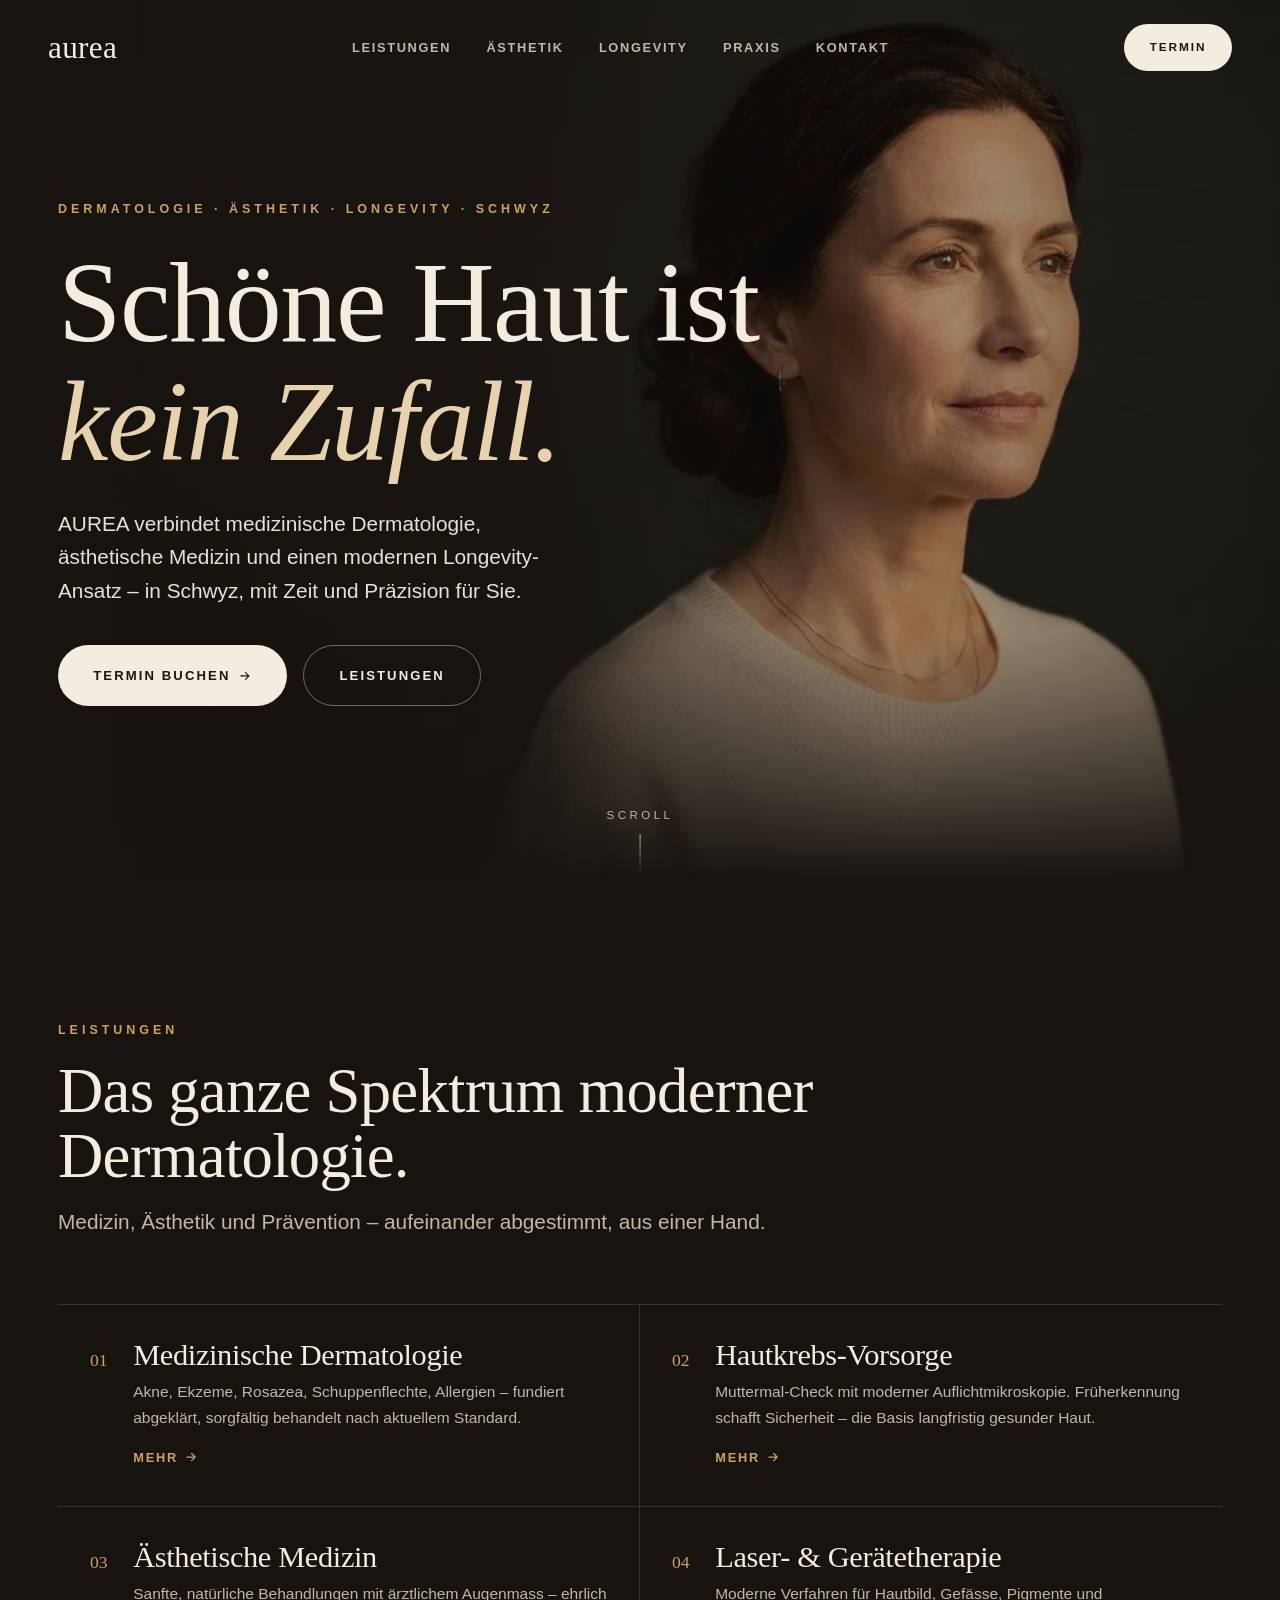
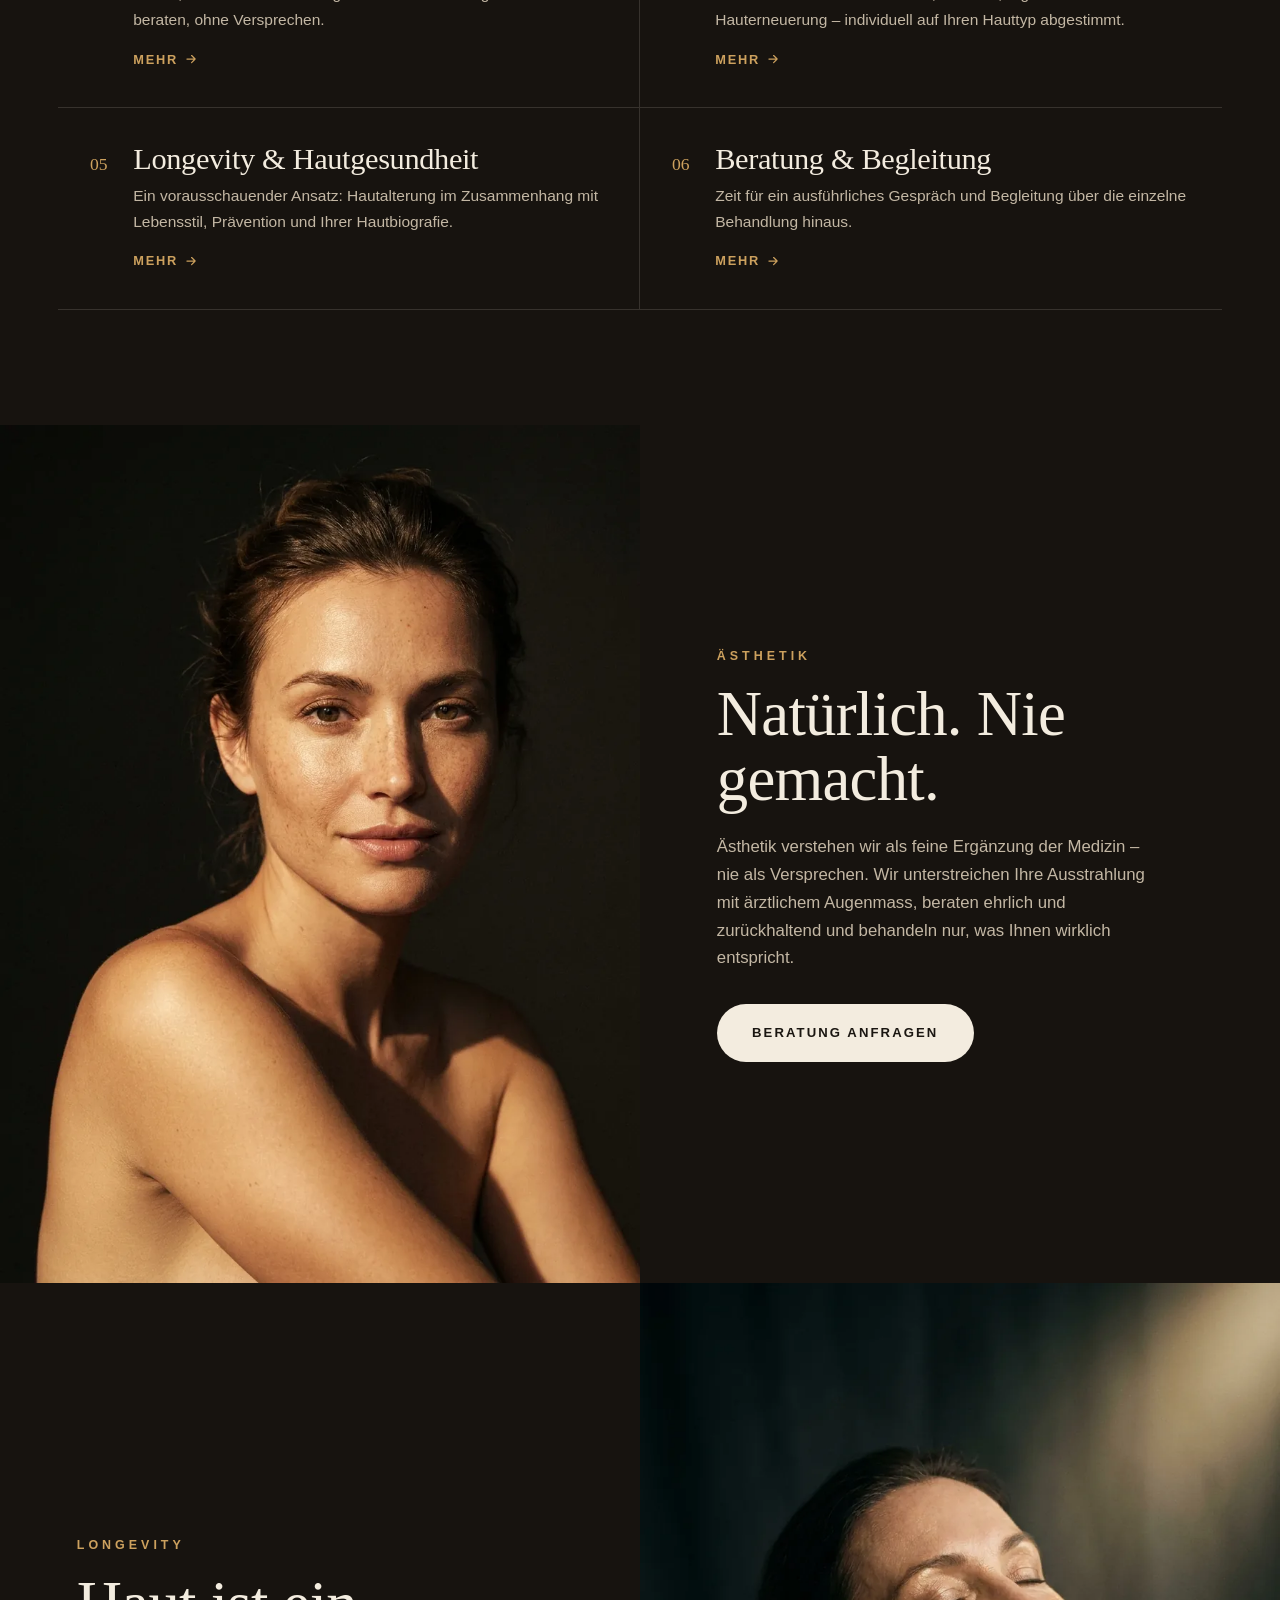
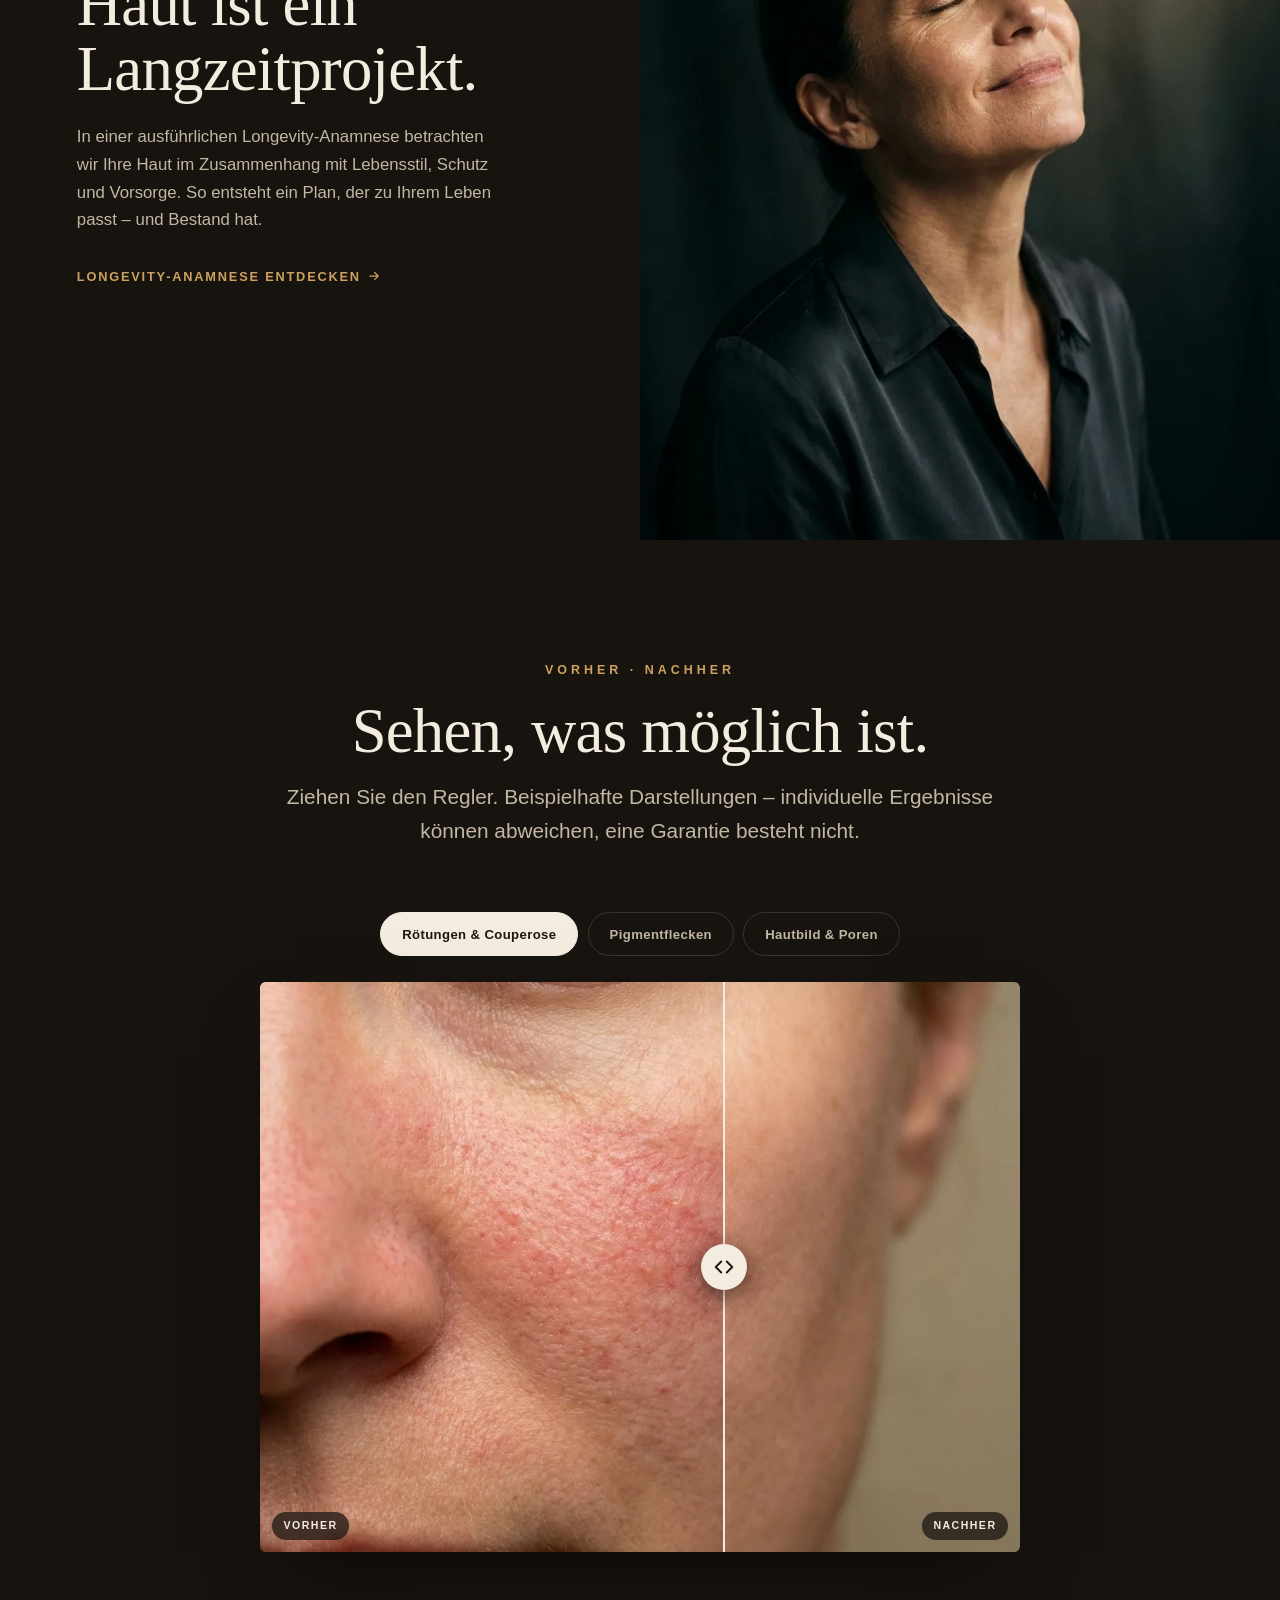
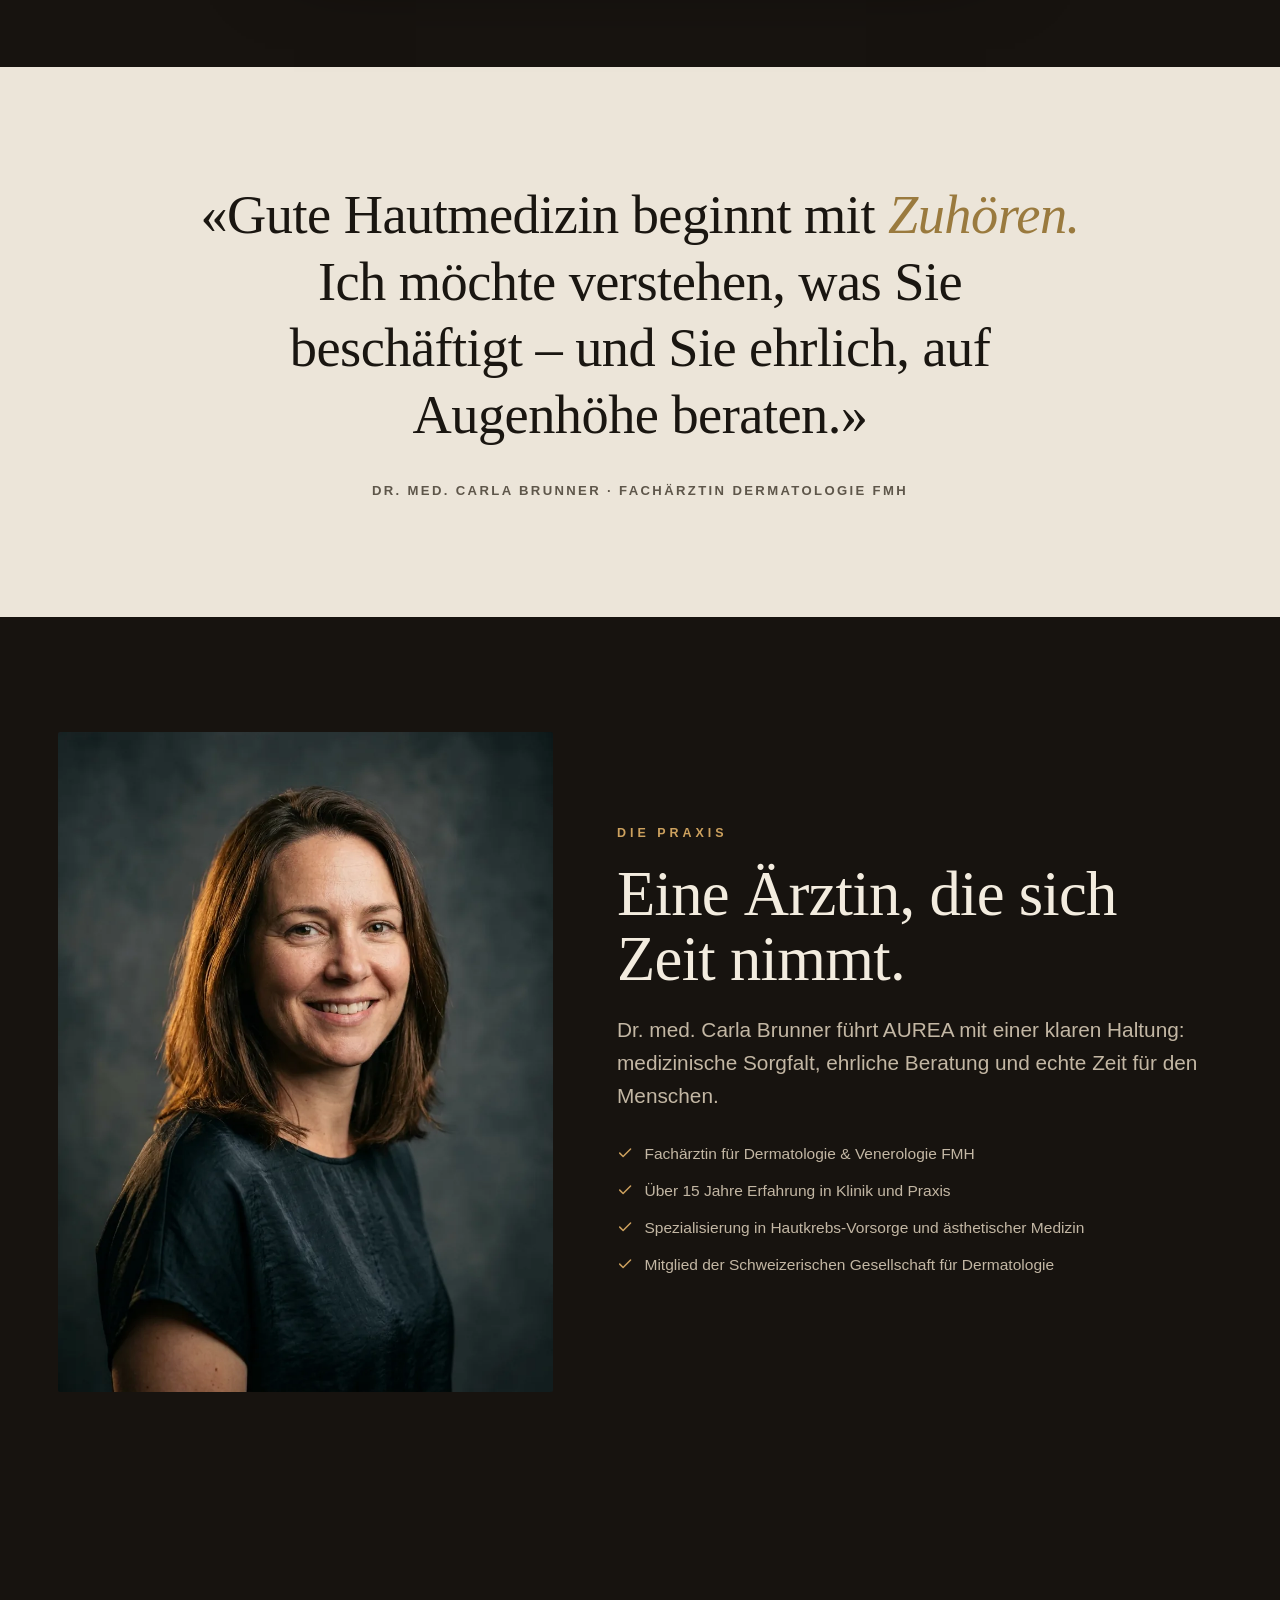
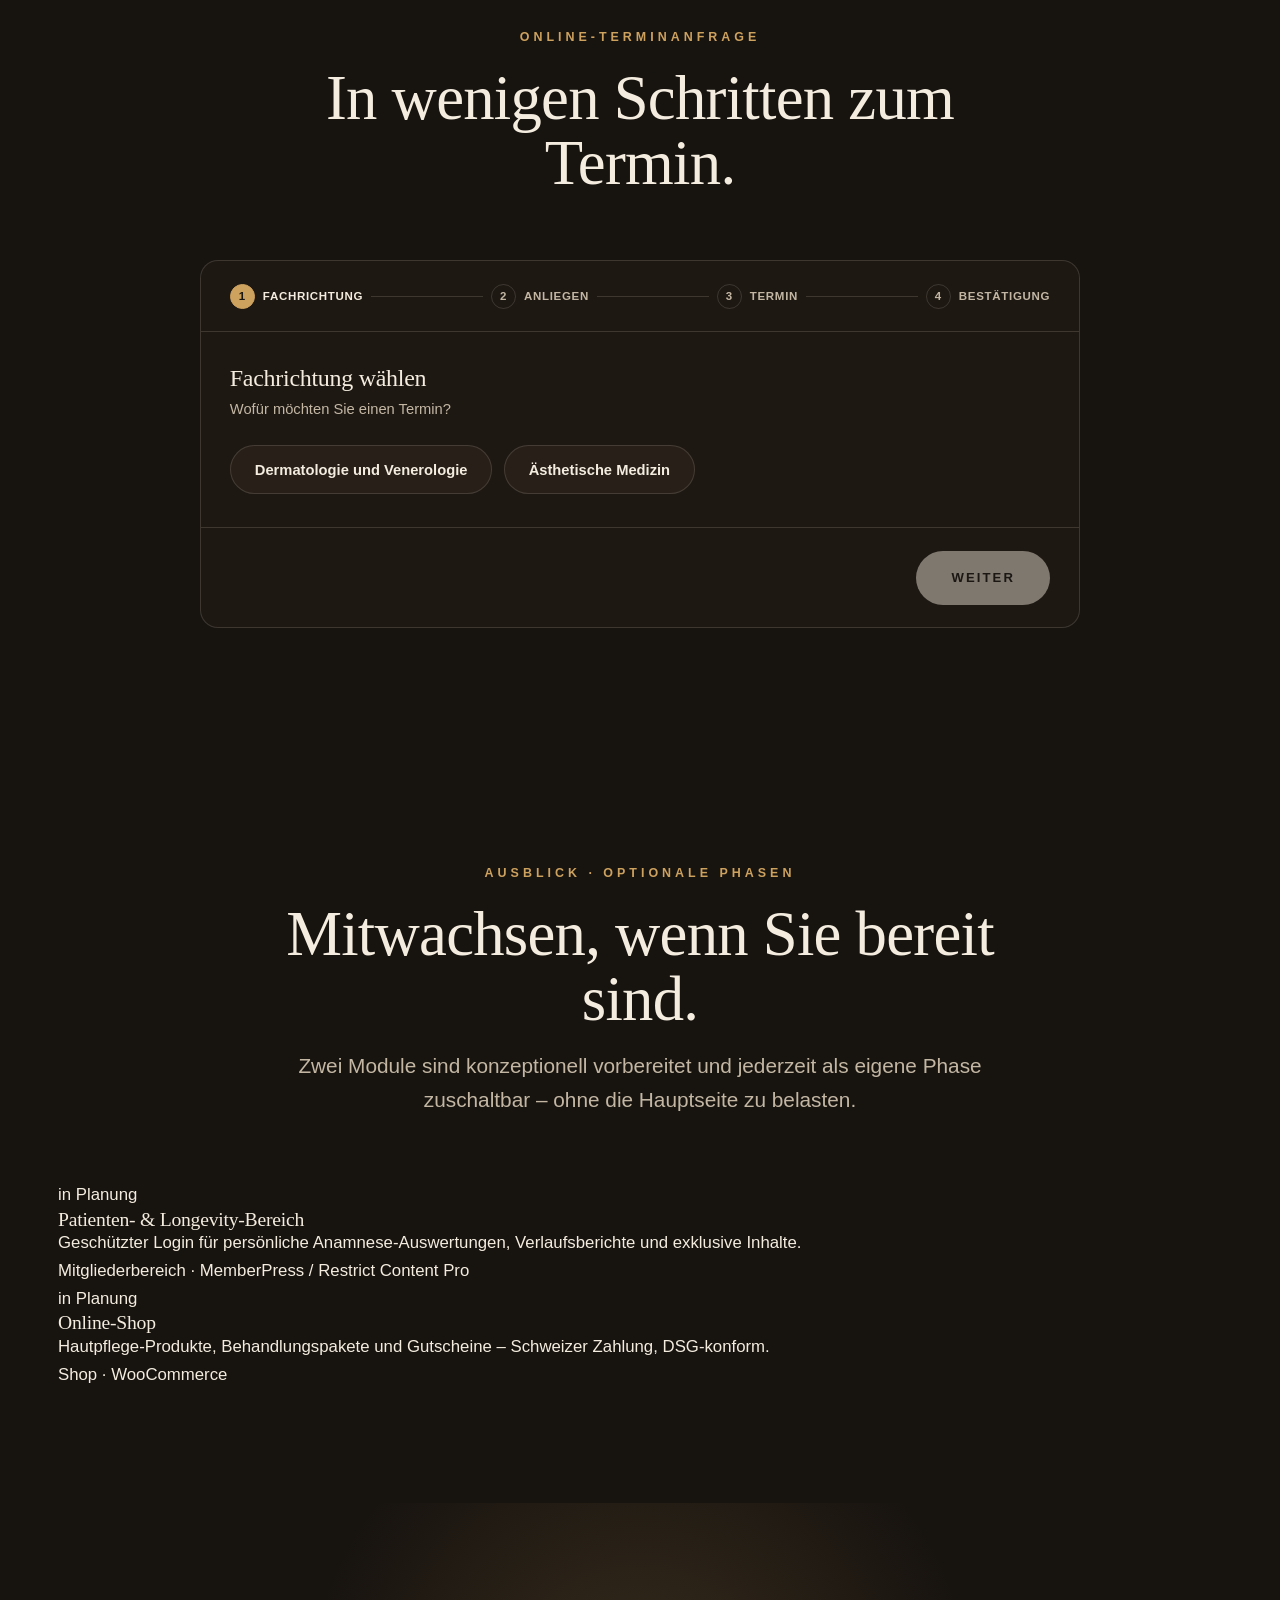
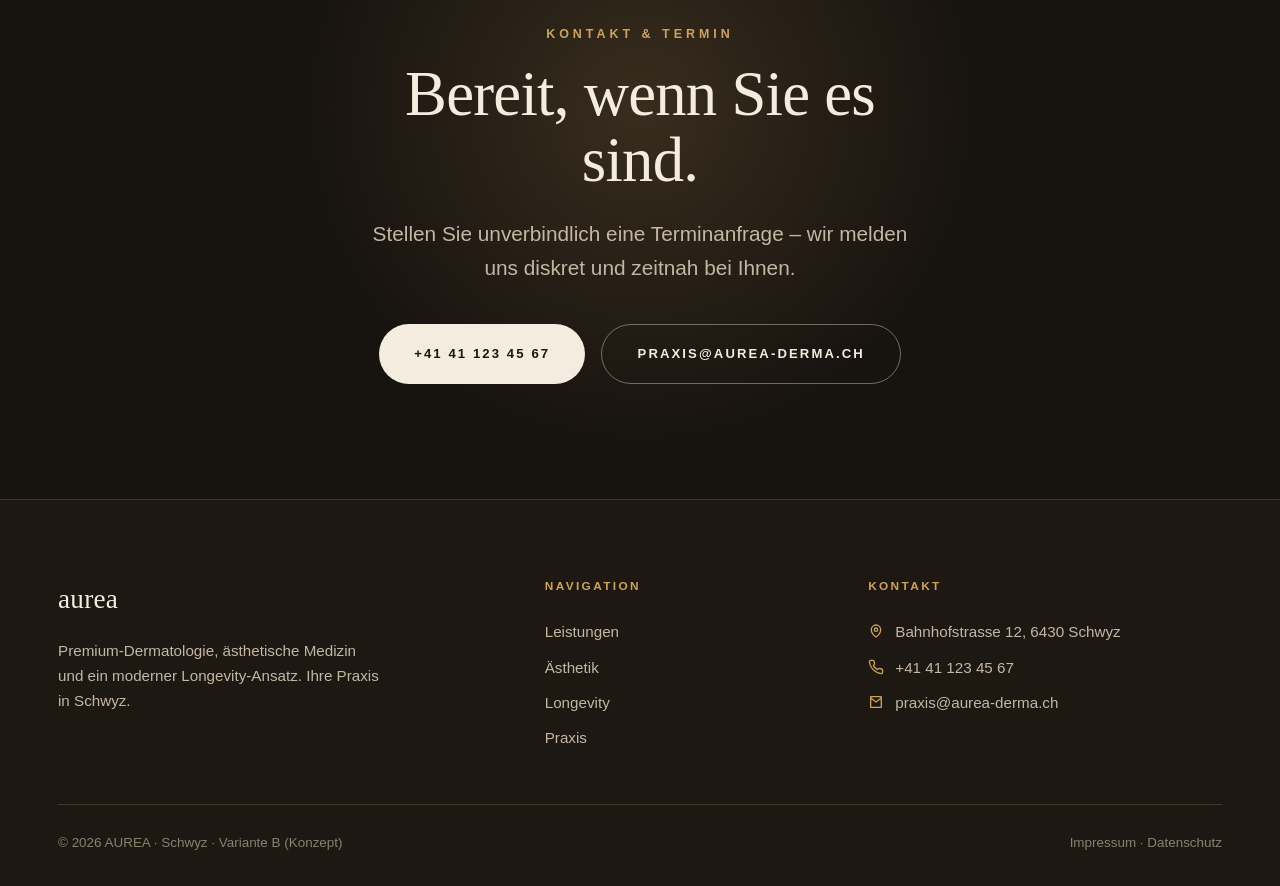
==== commit 7f846a3c: "Perf: Mockup-Bilder auf WebP (-92%), Lazy-Loading, Hero fetchpriority, Favicon Demo-Lighthouse Mobil" ====
--- a/index.html
+++ b/index.html
@@ -8,6 +8,7 @@
 <meta name="description" content="AUREA Variante B — dunkle, editoriale Designsprache für eine Premium-Dermatologie. Konzept-Entwurf.">
   <link rel="preload" href="assets/fonts/fraunces-standard-normal.woff2" as="font" type="font/woff2" crossorigin>
   <link rel="preload" href="assets/fonts/manrope-wght-normal.woff2" as="font" type="font/woff2" crossorigin>
+<link rel="icon" href="assets/favicon.svg">
 <link rel="stylesheet" href="assets/style-b.css">
 </head>
 <body>
@@ -30,7 +31,7 @@
 
 <!-- HERO -->
 <section class="b-hero">
-  <div class="b-hero-bg"><img src="assets/img/b-hero.jpg" alt="" onerror="this.style.display='none'"></div>
+  <div class="b-hero-bg"><img fetchpriority="high" decoding="async" src="assets/img/b-hero.webp" alt="" onerror="this.style.display='none'"></div>
   <div class="b-hero-inner">
     <span class="b-eyebrow b-reveal">Dermatologie · Ästhetik · Longevity · Schwyz</span>
     <h1 class="b-reveal d1">Schöne Haut ist<br><em>kein Zufall.</em></h1>
@@ -63,7 +64,7 @@
 
 <!-- FEATURE: ÄSTHETIK -->
 <section class="b-feature" id="aesthetik">
-  <div class="media b-reveal"><img src="assets/img/b-feature-1.jpg" alt="Ästhetische Medizin bei AUREA"></div>
+  <div class="media b-reveal"><img loading="lazy" decoding="async" src="assets/img/b-feature-1.webp" alt="Ästhetische Medizin bei AUREA"></div>
   <div class="txt b-reveal d1">
     <span class="b-eyebrow">Ästhetik</span>
     <h2>Natürlich. Nie gemacht.</h2>
@@ -74,7 +75,7 @@
 
 <!-- FEATURE: LONGEVITY -->
 <section class="b-feature flip" id="longevity">
-  <div class="media b-reveal"><img src="assets/img/b-feature-2.jpg" alt="Longevity und Hautgesundheit"></div>
+  <div class="media b-reveal"><img loading="lazy" decoding="async" src="assets/img/b-feature-2.webp" alt="Longevity und Hautgesundheit"></div>
   <div class="txt b-reveal d1">
     <span class="b-eyebrow">Longevity</span>
     <h2>Haut ist ein Langzeit&shy;projekt.</h2>
@@ -97,8 +98,8 @@
       <button class="ba-pill" data-case="textur">Hautbild &amp; Poren</button>
     </div>
     <div class="ba-stage b-reveal d1" id="baStage">
-      <img class="ba-after" id="baAfter" src="assets/img/ba-roetung-after.jpg" alt="Nachher">
-      <img class="ba-before" id="baBefore" src="assets/img/ba-roetung-before.jpg" alt="Vorher">
+      <img loading="lazy" decoding="async" class="ba-after" id="baAfter" src="assets/img/ba-roetung-after.webp" alt="Nachher">
+      <img loading="lazy" decoding="async" class="ba-before" id="baBefore" src="assets/img/ba-roetung-before.webp" alt="Vorher">
       <div class="ba-handle"><span class="ba-knob"><svg viewBox="0 0 24 24" fill="none" stroke="currentColor" stroke-width="2" stroke-linecap="round" stroke-linejoin="round"><path d="m9 18-6-6 6-6M15 6l6 6-6 6"/></svg></span></div>
       <span class="ba-tag ba-tag-before">Vorher</span>
       <span class="ba-tag ba-tag-after">Nachher</span>
@@ -118,7 +119,7 @@
 <!-- DOCTOR -->
 <section class="b-section b-container" id="praxis">
   <div class="b-doctor">
-    <div class="media b-reveal"><img src="assets/img/b-doctor.jpg" alt="Dr. med. Carla Brunner"></div>
+    <div class="media b-reveal"><img loading="lazy" decoding="async" src="assets/img/b-doctor.webp" alt="Dr. med. Carla Brunner"></div>
     <div class="b-reveal d1">
       <span class="b-eyebrow">Die Praxis</span>
       <h2>Eine Ärztin, die sich Zeit nimmt.</h2>
@@ -189,6 +190,29 @@
   </div>
 </section>
 
+<!-- AUSBLICK · optionale Phasen (dezenter Teaser) -->
+<section class="b-section b-container" id="ausblick">
+  <div class="b-head c b-reveal">
+    <span class="b-eyebrow c">Ausblick · Optionale Phasen</span>
+    <h2>Mitwachsen, wenn Sie bereit sind.</h2>
+    <p>Zwei Module sind konzeptionell vorbereitet und jederzeit als eigene Phase zuschaltbar – ohne die Hauptseite zu belasten.</p>
+  </div>
+  <div class="ausblick-grid b-reveal">
+    <article class="ausblick-card">
+      <span class="ausblick-tag">in Planung</span>
+      <h3>Patienten- &amp; Longevity-Bereich</h3>
+      <p>Geschützter Login für persönliche Anamnese-Auswertungen, Verlaufsberichte und exklusive Inhalte.</p>
+      <span class="ausblick-meta">Mitgliederbereich · MemberPress / Restrict Content Pro</span>
+    </article>
+    <article class="ausblick-card">
+      <span class="ausblick-tag">in Planung</span>
+      <h3>Online-Shop</h3>
+      <p>Hautpflege-Produkte, Behandlungspakete und Gutscheine – Schweizer Zahlung, DSG-konform.</p>
+      <span class="ausblick-meta">Shop · WooCommerce</span>
+    </article>
+  </div>
+</section>
+
 <!-- CTA -->
 <section class="b-section b-cta" id="kontakt">
   <span class="glow"></span>
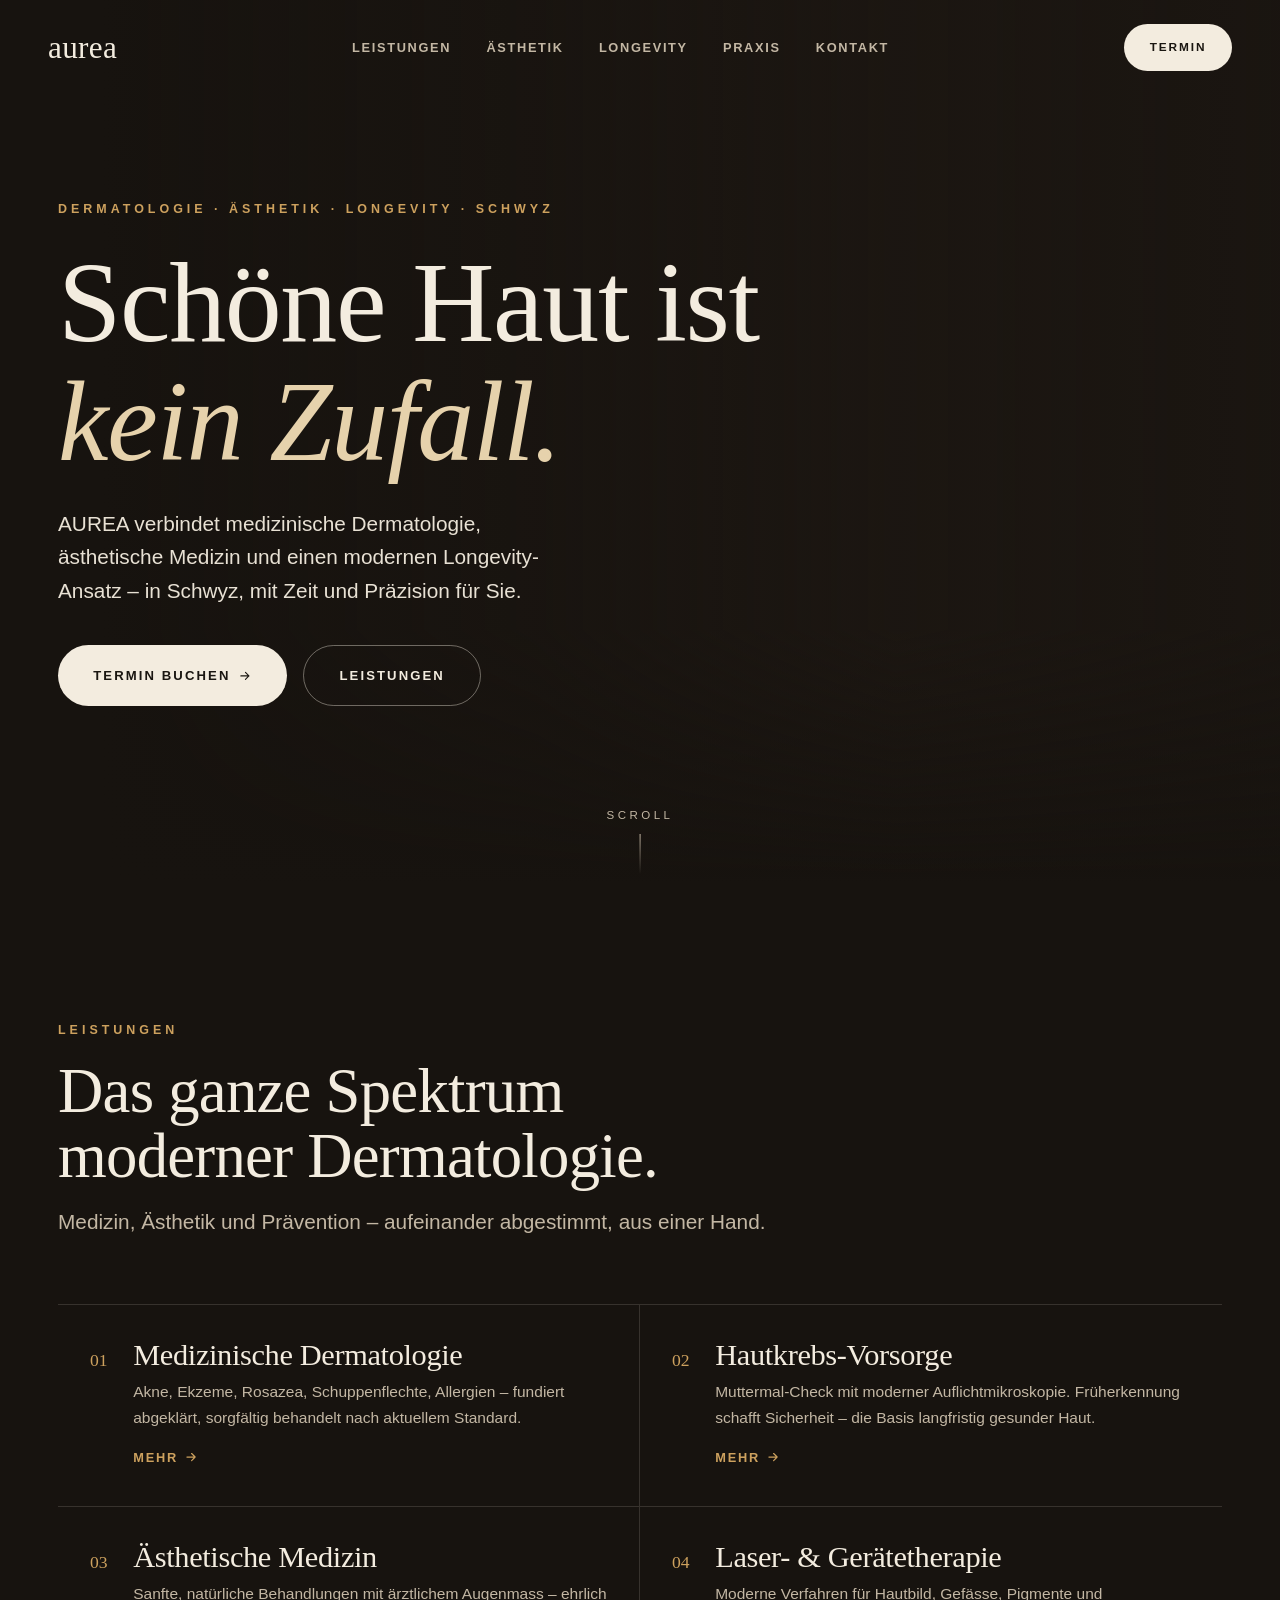
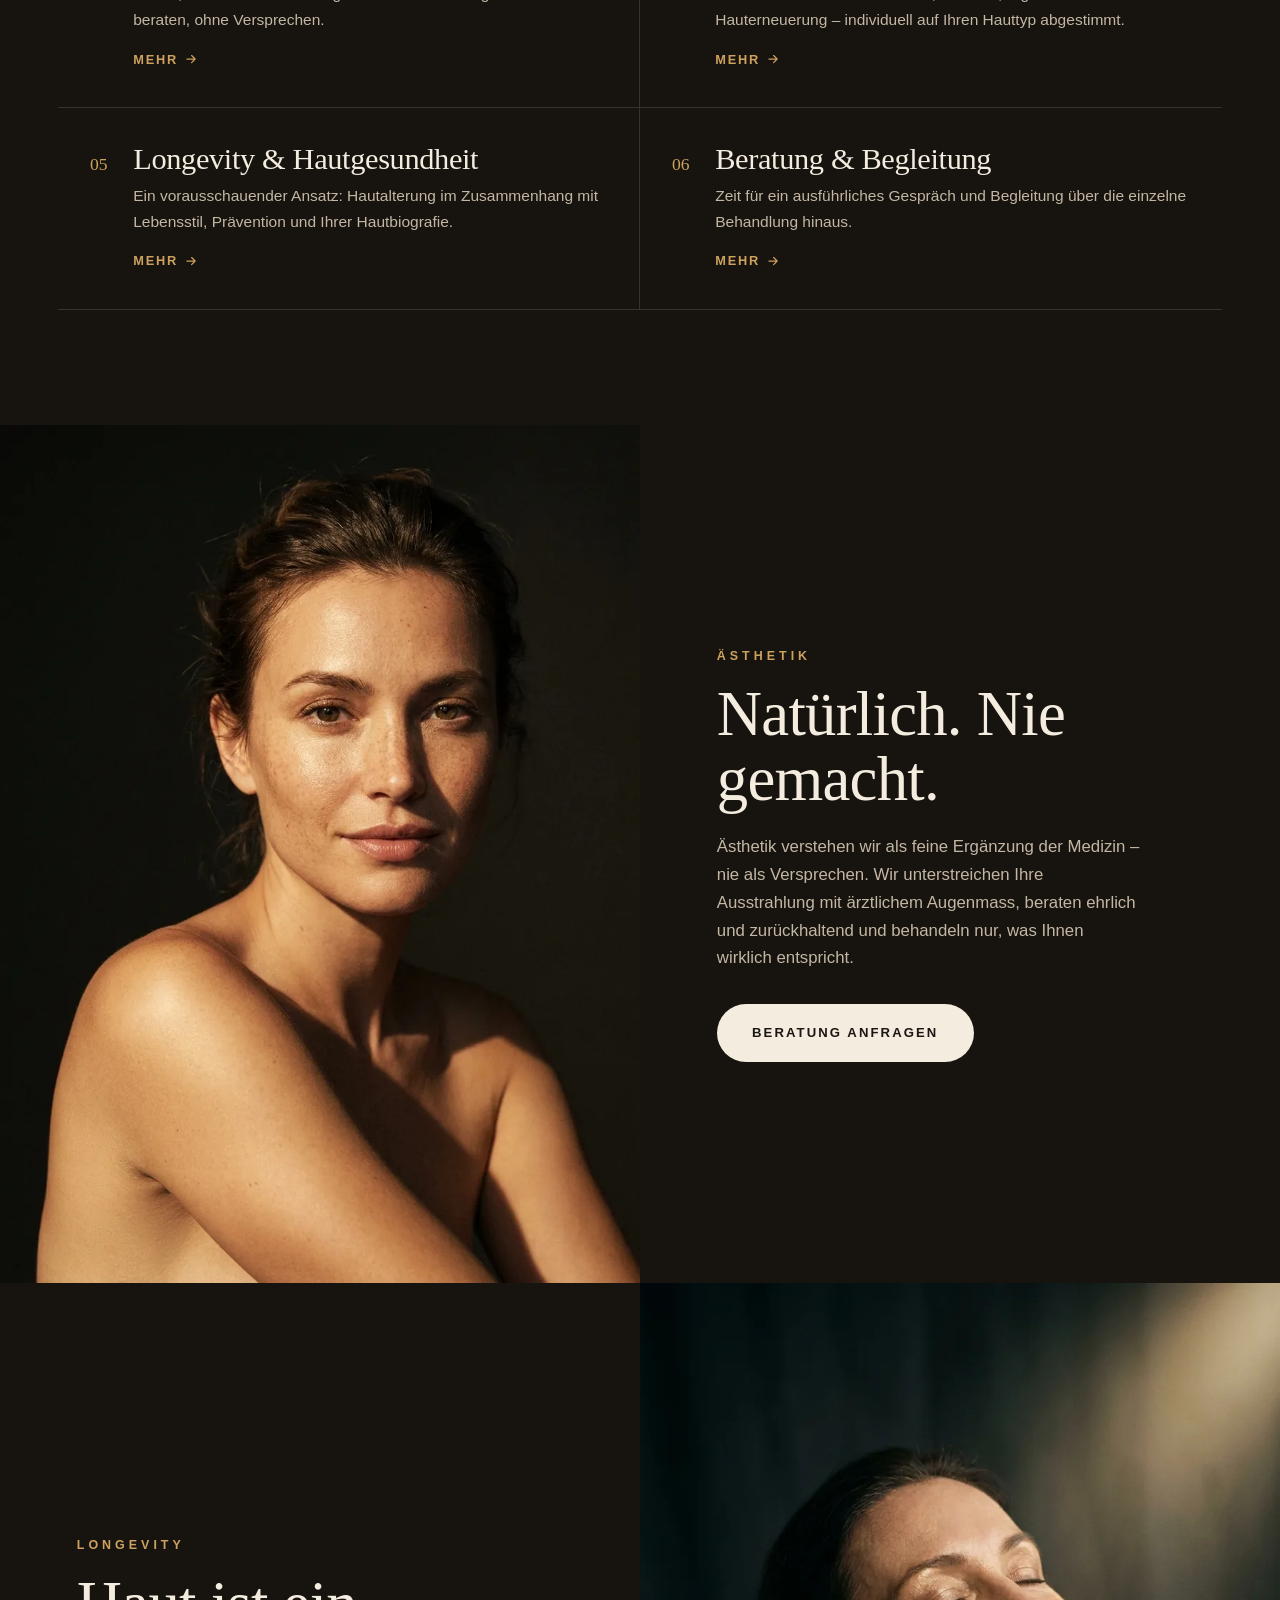
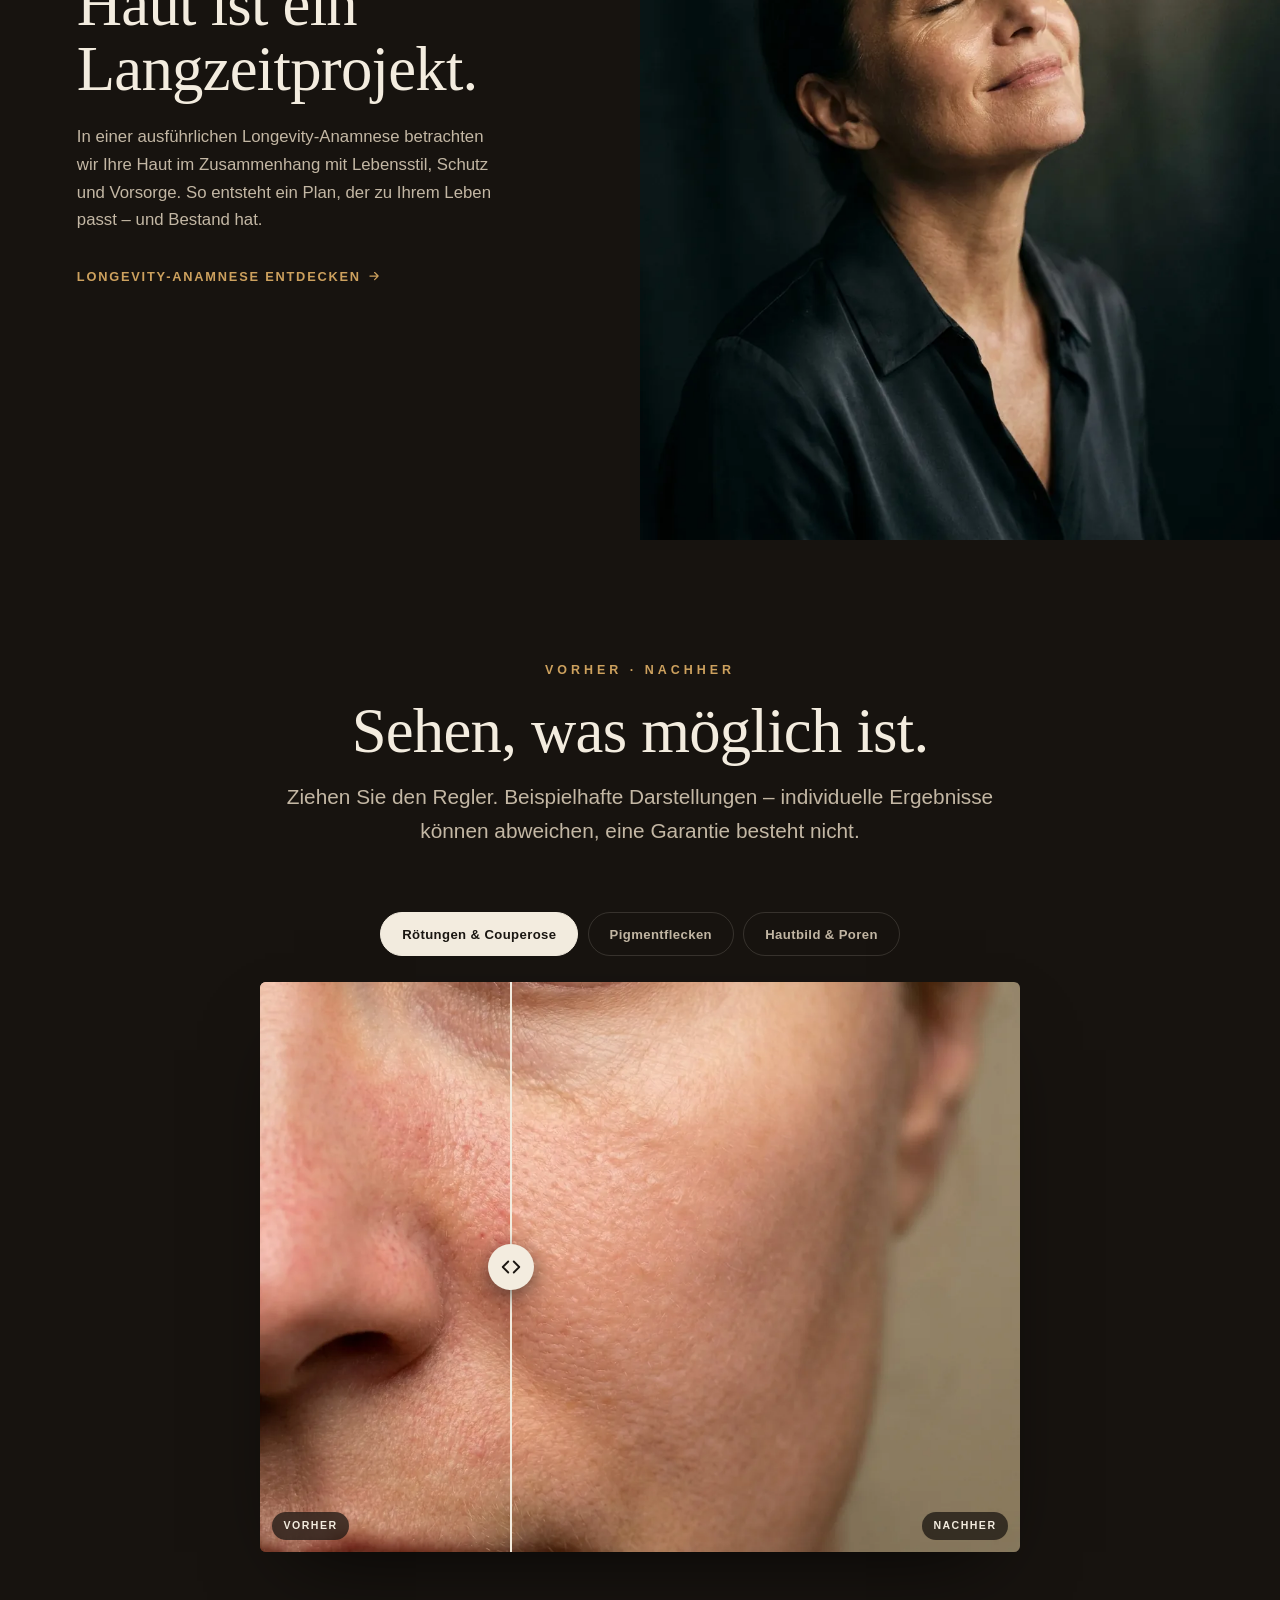
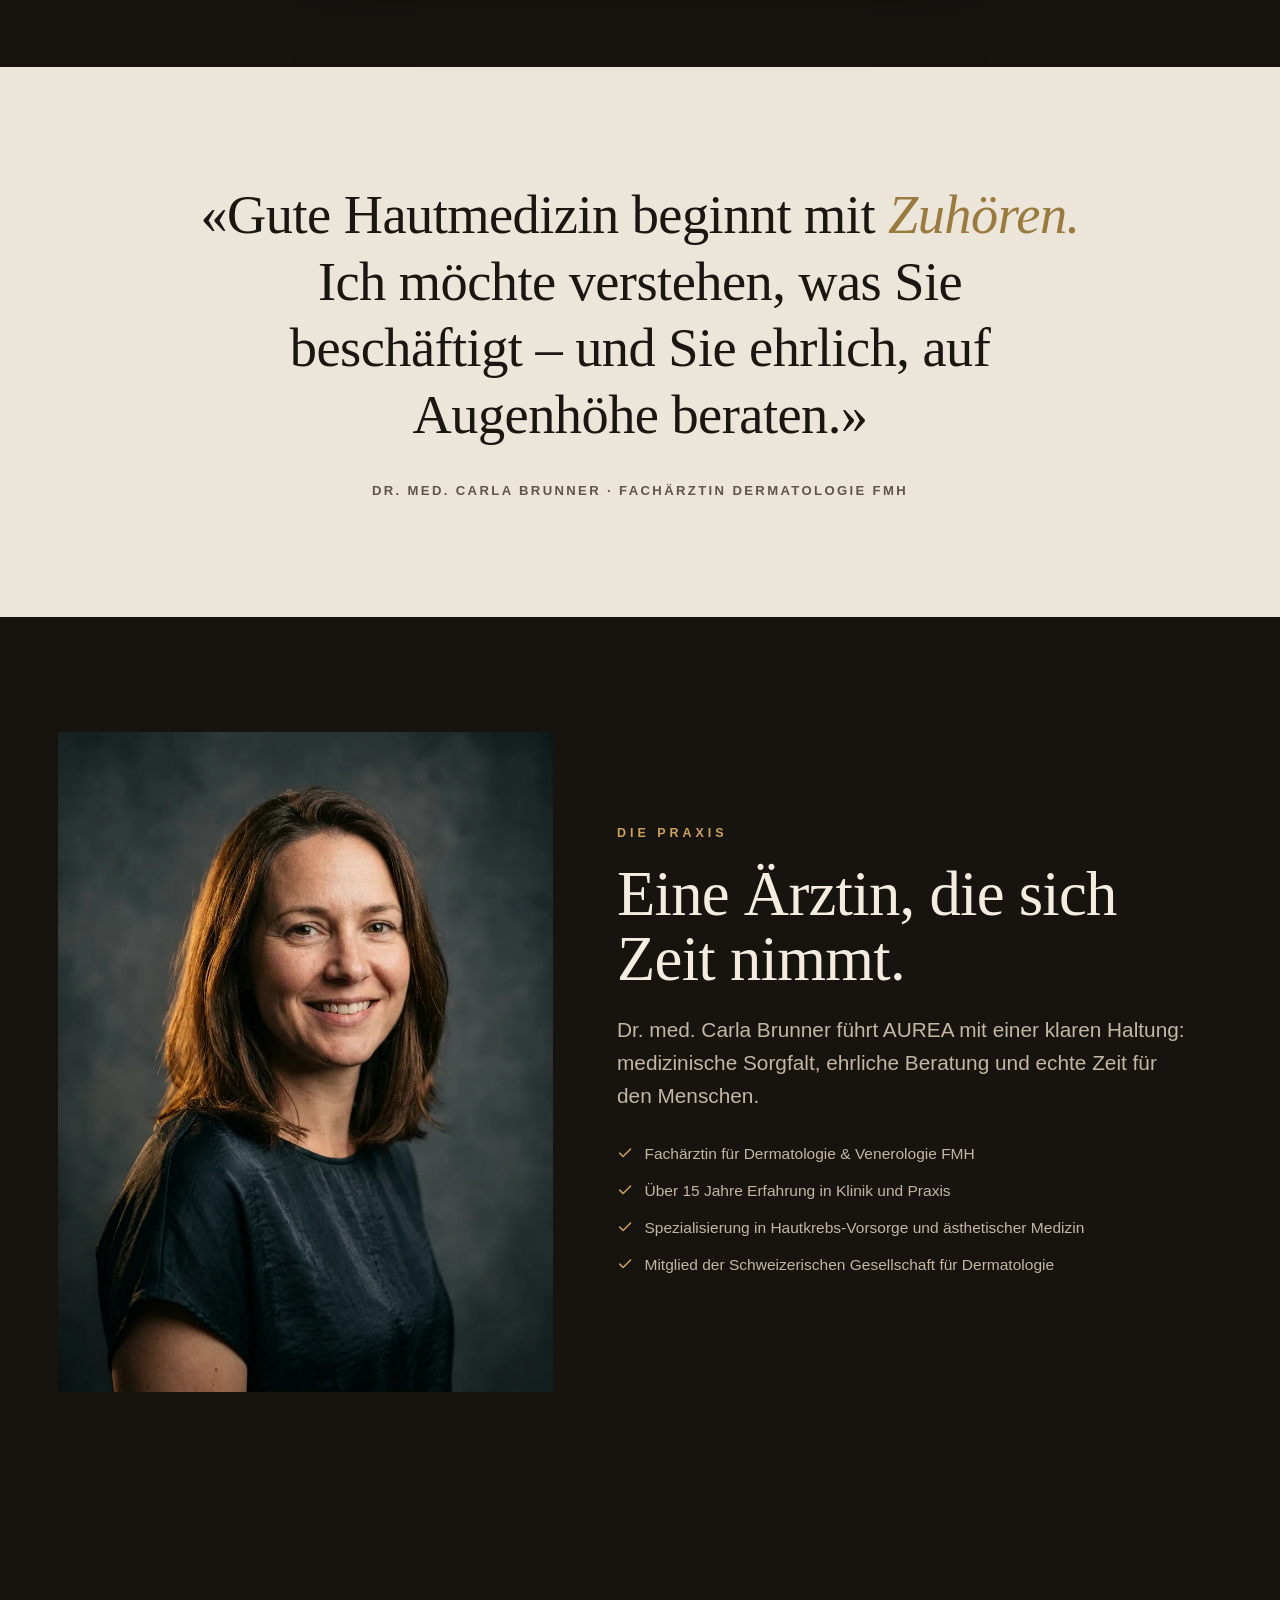
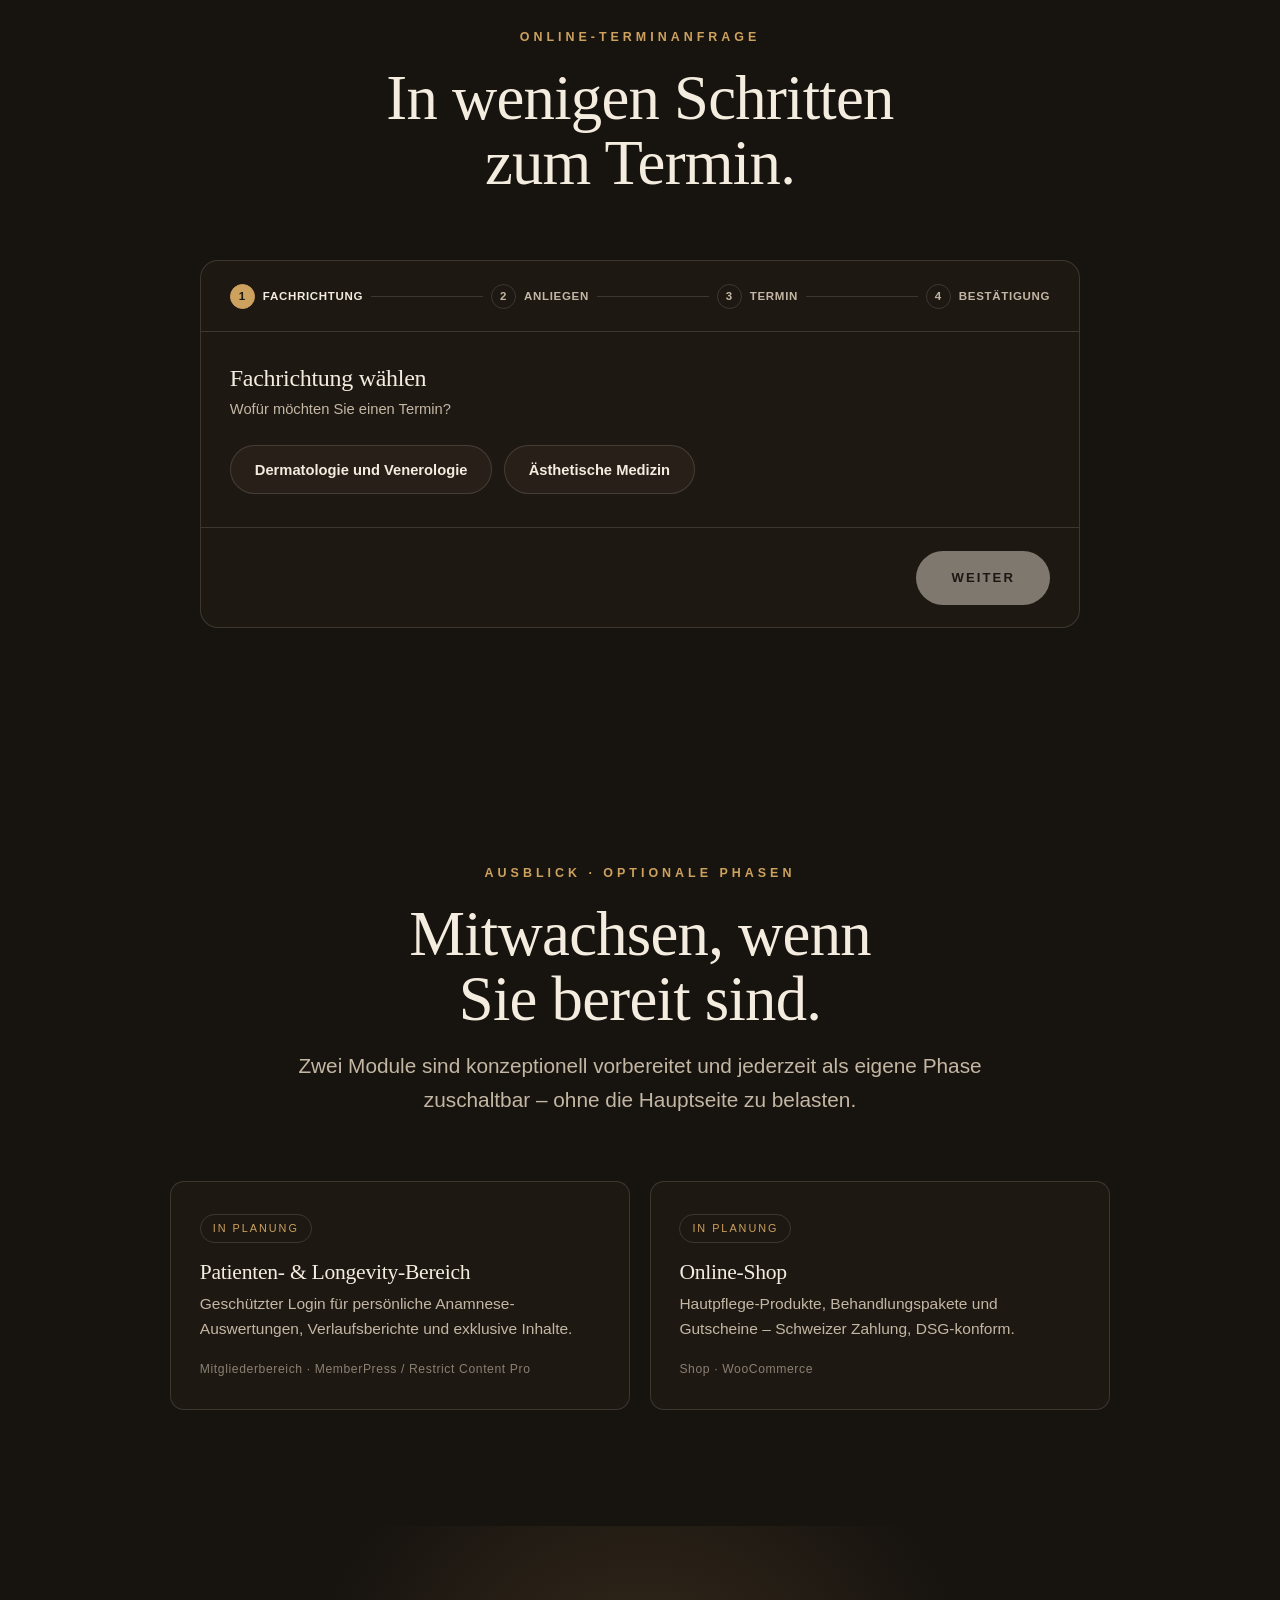
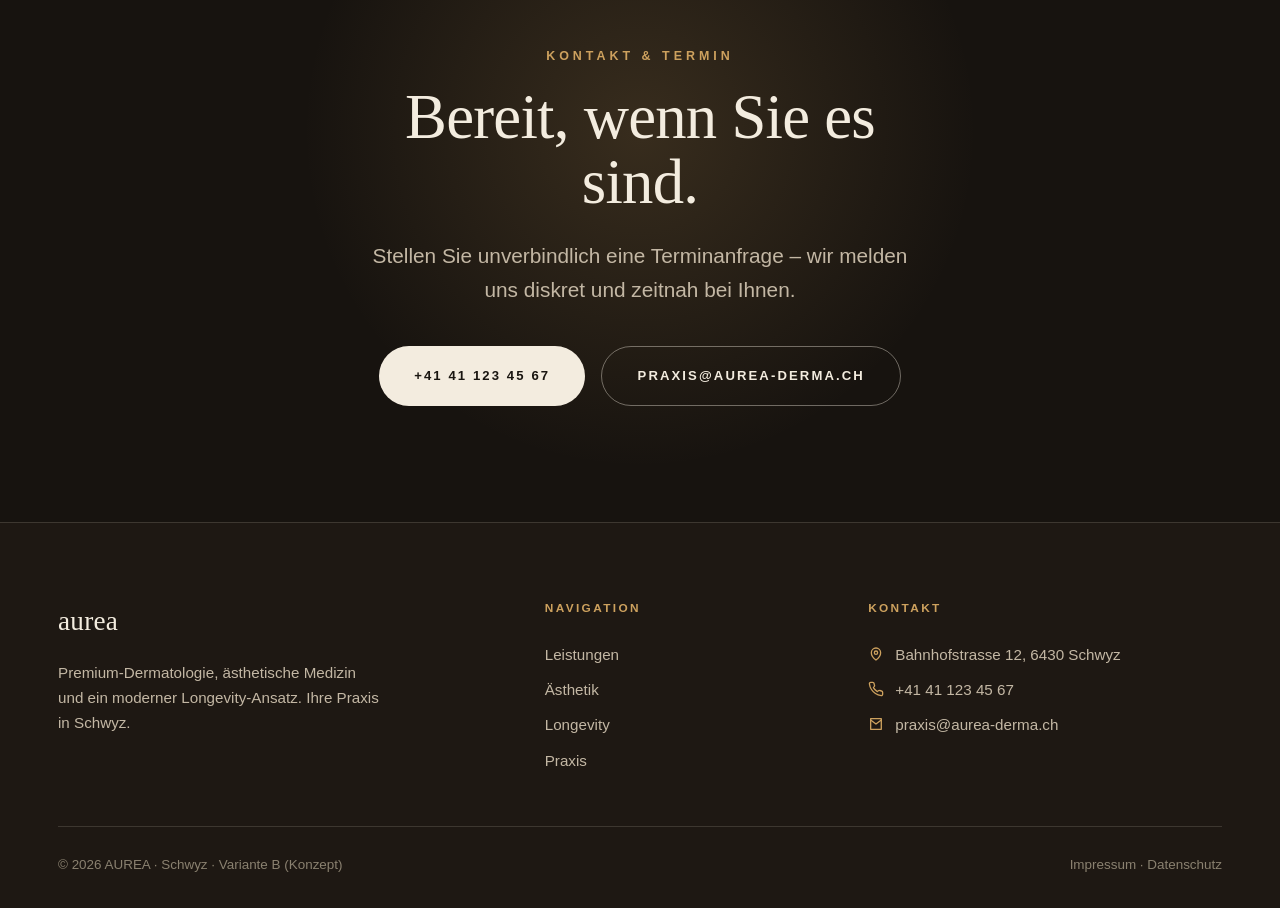
==== commit 7b085a10: "Hero: Blick ins Bild (zur Headline) + Smartphone-Art-Direction Desktop: neues Hero-Foto – Subjekt re" ====
--- a/index.html
+++ b/index.html
@@ -31,7 +31,10 @@
 
 <!-- HERO -->
 <section class="b-hero">
-  <div class="b-hero-bg"><img fetchpriority="high" decoding="async" src="assets/img/b-hero.webp" alt="" onerror="this.style.display='none'"></div>
+  <div class="b-hero-bg"><picture>
+    <source media="(max-width: 760px)" srcset="assets/img/b-hero-mobile.webp">
+    <img fetchpriority="high" decoding="async" width="1376" height="768" src="assets/img/b-hero.webp" alt="" onerror="this.style.display='none'">
+  </picture></div>
   <div class="b-hero-inner">
     <span class="b-eyebrow b-reveal">Dermatologie · Ästhetik · Longevity · Schwyz</span>
     <h1 class="b-reveal d1">Schöne Haut ist<br><em>kein Zufall.</em></h1>
--- a/assets/style-b.css
+++ b/assets/style-b.css
@@ -1,8 +1,14 @@
 /* =========================================================================
    AUREA — Variante B  ·  "Noir Editorial"
-   Dark, high-contrast, fashion-editorial — inspiriert von skinmed.ch,
-   eigenständig umgesetzt. Champagner-Gold als Marken-Faden zu Variante A.
+   Dark, high-contrast, fashion-editorial — eigenständige Editorial-Richtung.
+   Champagner-Gold als Marken-Faden zu Variante A.
    ========================================================================= */
+
+/* Lokal gehostete Schriften (DSG-konform — kein Google-CDN, keine IP-Übermittlung).
+   Variable woff2 (Fraunces opsz+wght normal/italic, Manrope wght). */
+@font-face { font-family: "Fraunces"; font-style: normal; font-weight: 300 700; font-display: swap; src: url("fonts/fraunces-standard-normal.woff2") format("woff2"); }
+@font-face { font-family: "Fraunces"; font-style: italic; font-weight: 300 700; font-display: swap; src: url("fonts/fraunces-standard-italic.woff2") format("woff2"); }
+@font-face { font-family: "Manrope"; font-style: normal; font-weight: 200 800; font-display: swap; src: url("fonts/manrope-wght-normal.woff2") format("woff2"); }
 
 :root {
   --noir:      #17130F;   /* page background (warm near-black) */
@@ -90,7 +96,21 @@
 /* ---------- HERO ---------- */
 .b-hero { position: relative; min-height: 100svh; display: flex; align-items: center; overflow: hidden; }
 .b-hero-bg { position: absolute; inset: 0; z-index: 0; background: var(--noir-2); }
-.b-hero-bg img { width: 100%; height: 100%; object-fit: cover; object-position: 70% center; opacity: 0.92; }
+.b-hero-bg img { width: 100%; height: 100%; object-fit: cover; object-position: 70% center; opacity: 0.92;
+  animation: aurea-kenburns 30s ease-in-out infinite alternate; transform-origin: 70% 42%; will-change: transform; }
+/* Ken-Burns: kaum merklicher Slow-Zoom (lebendig/bedacht, 0 zusätzliche Bytes, GPU). */
+@keyframes aurea-kenburns { from { transform: scale(1); } to { transform: scale(1.055); } }
+@media (prefers-reduced-motion: reduce) { .b-hero-bg img { animation: none; } }
+
+/* Ausblick — optionale Phasen (dezenter „in Planung"-Teaser) */
+.ausblick-grid { display: grid; grid-template-columns: 1fr 1fr; gap: 1.2rem; max-width: 940px; margin: 0 auto; }
+.ausblick-card { position: relative; border: 1px solid var(--line); border-radius: 14px; padding: 1.9rem 1.8rem; background: var(--noir-2); }
+.ausblick-tag { display: inline-block; font-size: 0.68rem; letter-spacing: 0.18em; text-transform: uppercase; color: var(--gold);
+  border: 1px solid var(--line); border-radius: 100px; padding: 0.28rem 0.75rem; margin-bottom: 1.1rem; }
+.ausblick-card h3 { font-family: var(--serif); font-size: 1.35rem; font-weight: 400; color: var(--bone); margin-bottom: 0.55rem; }
+.ausblick-card p { color: var(--bone-mut); font-size: 0.97rem; line-height: 1.6; }
+.ausblick-meta { display: block; margin-top: 1.1rem; font-size: 0.76rem; letter-spacing: 0.05em; color: var(--bone-mut); opacity: 0.65; }
+@media (max-width: 720px) { .ausblick-grid { grid-template-columns: 1fr; } }
 .b-hero-bg::after { content: ""; position: absolute; inset: 0; background:
   linear-gradient(90deg, var(--noir) 8%, rgba(23,19,15,0.72) 42%, rgba(23,19,15,0.30) 70%, rgba(23,19,15,0.55) 100%),
   linear-gradient(0deg, var(--noir) 2%, transparent 30%); }
@@ -108,7 +128,10 @@
 /* ---------- SECTION HEAD ---------- */
 .b-head { max-width: 760px; margin-bottom: clamp(2.5rem, 5vw, 4.5rem); }
 .b-head.c { margin-inline: auto; text-align: center; }
-.b-head h2 { font-size: var(--fs-h2); margin: 1rem 0; font-weight: 300; hyphens: auto; overflow-wrap: break-word; }
+.b-head h2 { font-size: var(--fs-h2); margin: 1rem 0; font-weight: 300; hyphens: manual; overflow-wrap: break-word; }
+/* Typografie-Goldstandard: Headlines ausgewogen umbrechen statt Mitten-im-Wort zu trennen. */
+.b-head h2, .b-hero h1, .b-subhero h1 { text-wrap: balance; }
+p, .b-lead { text-wrap: pretty; }
 .b-head p { font-size: var(--fs-lead); color: var(--bone-mut); }
 
 /* ---------- SERVICES (editorial list) ---------- */
@@ -303,6 +326,8 @@
   .b-hero { align-items: flex-end; padding-bottom: clamp(3rem,10vw,5rem); padding-top: calc(5rem + env(safe-area-inset-top,0px)); }
   .b-hero-bg img { object-position: 60% center; }
   .b-hero-bg::after { background: linear-gradient(0deg, var(--noir) 6%, rgba(23,19,15,0.55) 46%, rgba(23,19,15,0.5) 100%); }
+  /* Scroll-Hinweis auf Touch ausblenden (überlagerte sonst die Buttons im bottom-aligned Hero) */
+  .b-scroll { display: none; }
   .b-serv { grid-template-columns: 1fr; }
   .b-serv-item:nth-child(odd) { border-right: none; }
   .b-feature, .b-feature.flip { grid-template-columns: 1fr; }
@@ -315,12 +340,16 @@
 }
 @media (max-width: 560px) {
   .b-footer-grid { grid-template-columns: 1fr; gap: 2rem; }
-  .b-hero-actions .b-btn { flex: 1; }
+  /* Hero-Buttons sauber gestapelt & voll zentriert statt nebeneinander gequetscht */
+  .b-hero .b-hero-actions { flex-direction: column; align-items: stretch; gap: 0.85rem; }
+  .b-hero .b-hero-actions .b-btn { flex: none; width: 100%; }
 }
 @media (max-width: 760px) {
   .bk-week { grid-template-columns: repeat(3, 1fr); }
   .bk-steps .lbl { display: none; }
   .bk-steps { justify-content: center; }
+  /* Portrait-Hero (4:5): Gesicht oben halten, dunkle Textzone unten zeigen */
+  .b-hero-bg img { object-position: 50% 8%; transform-origin: 50% 30%; }
 }
 @media (max-width: 480px) {
   .bk-week { grid-template-columns: repeat(2, 1fr); }
